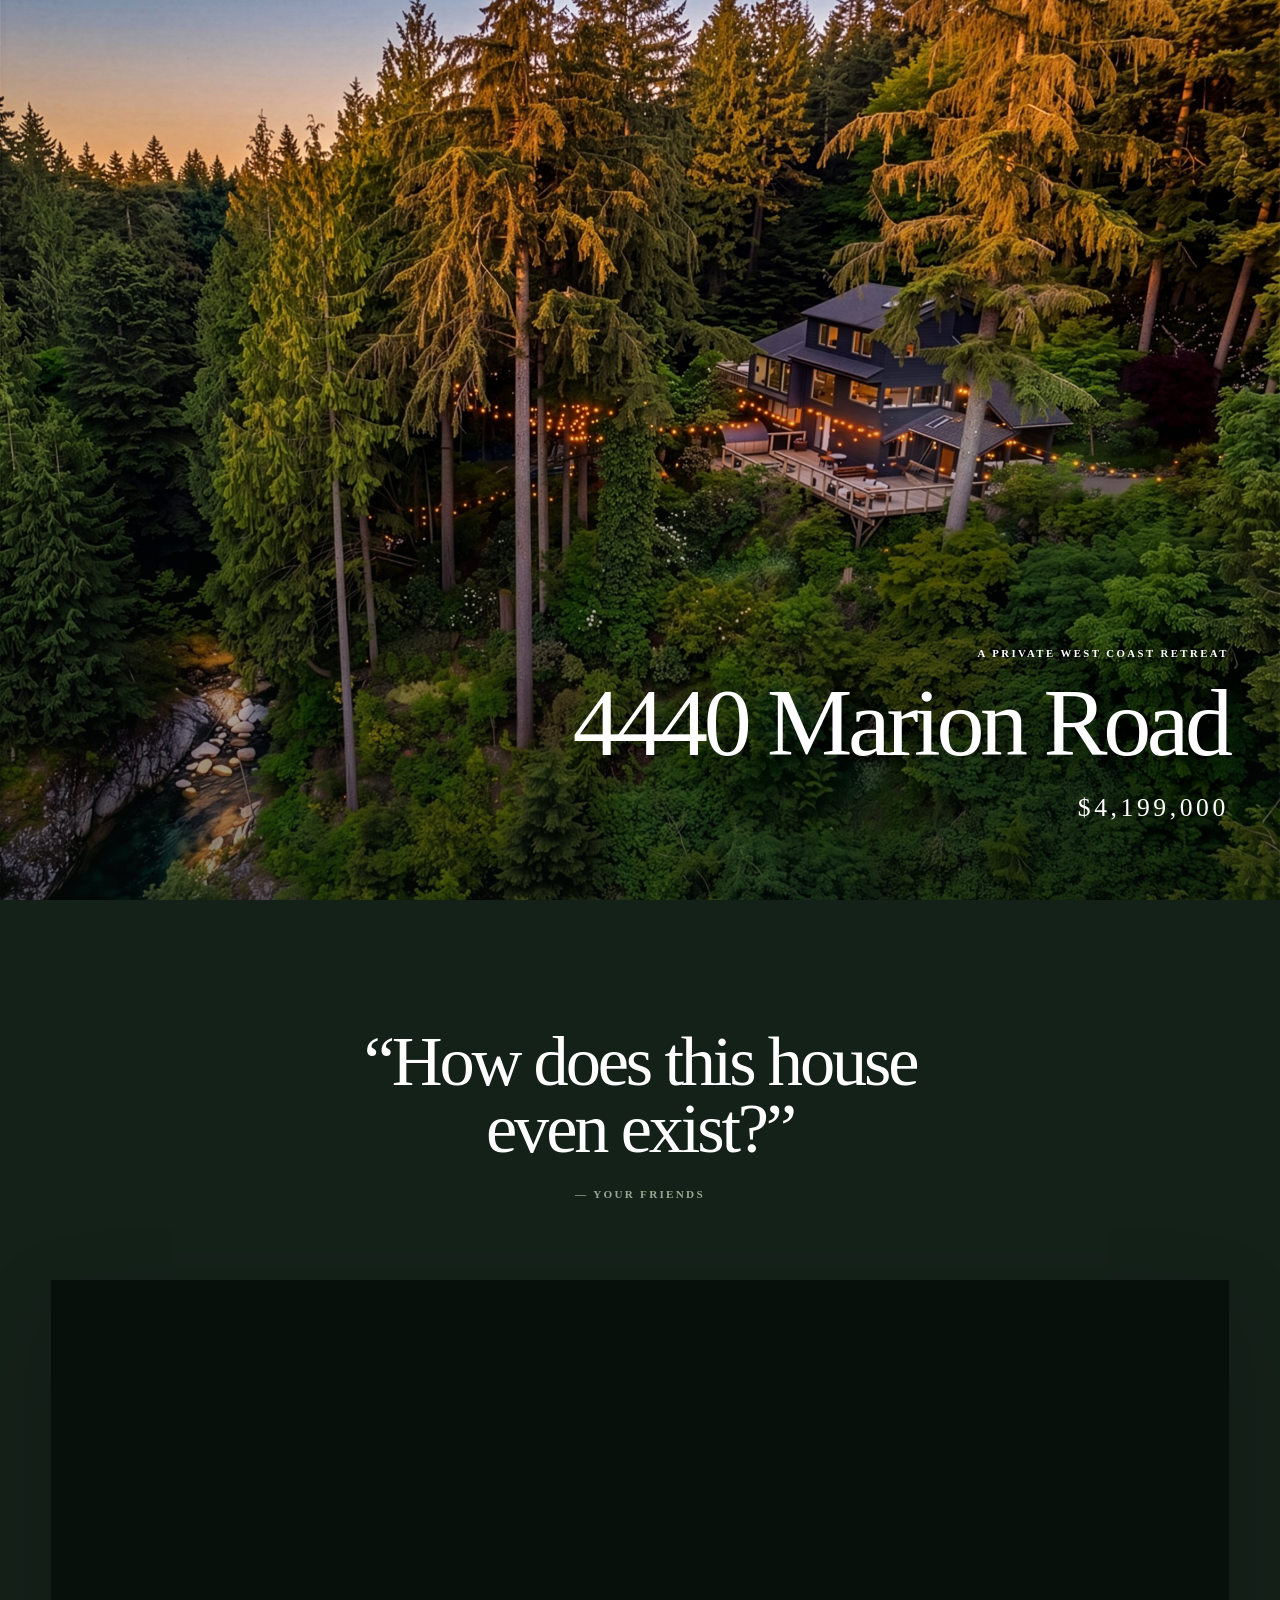
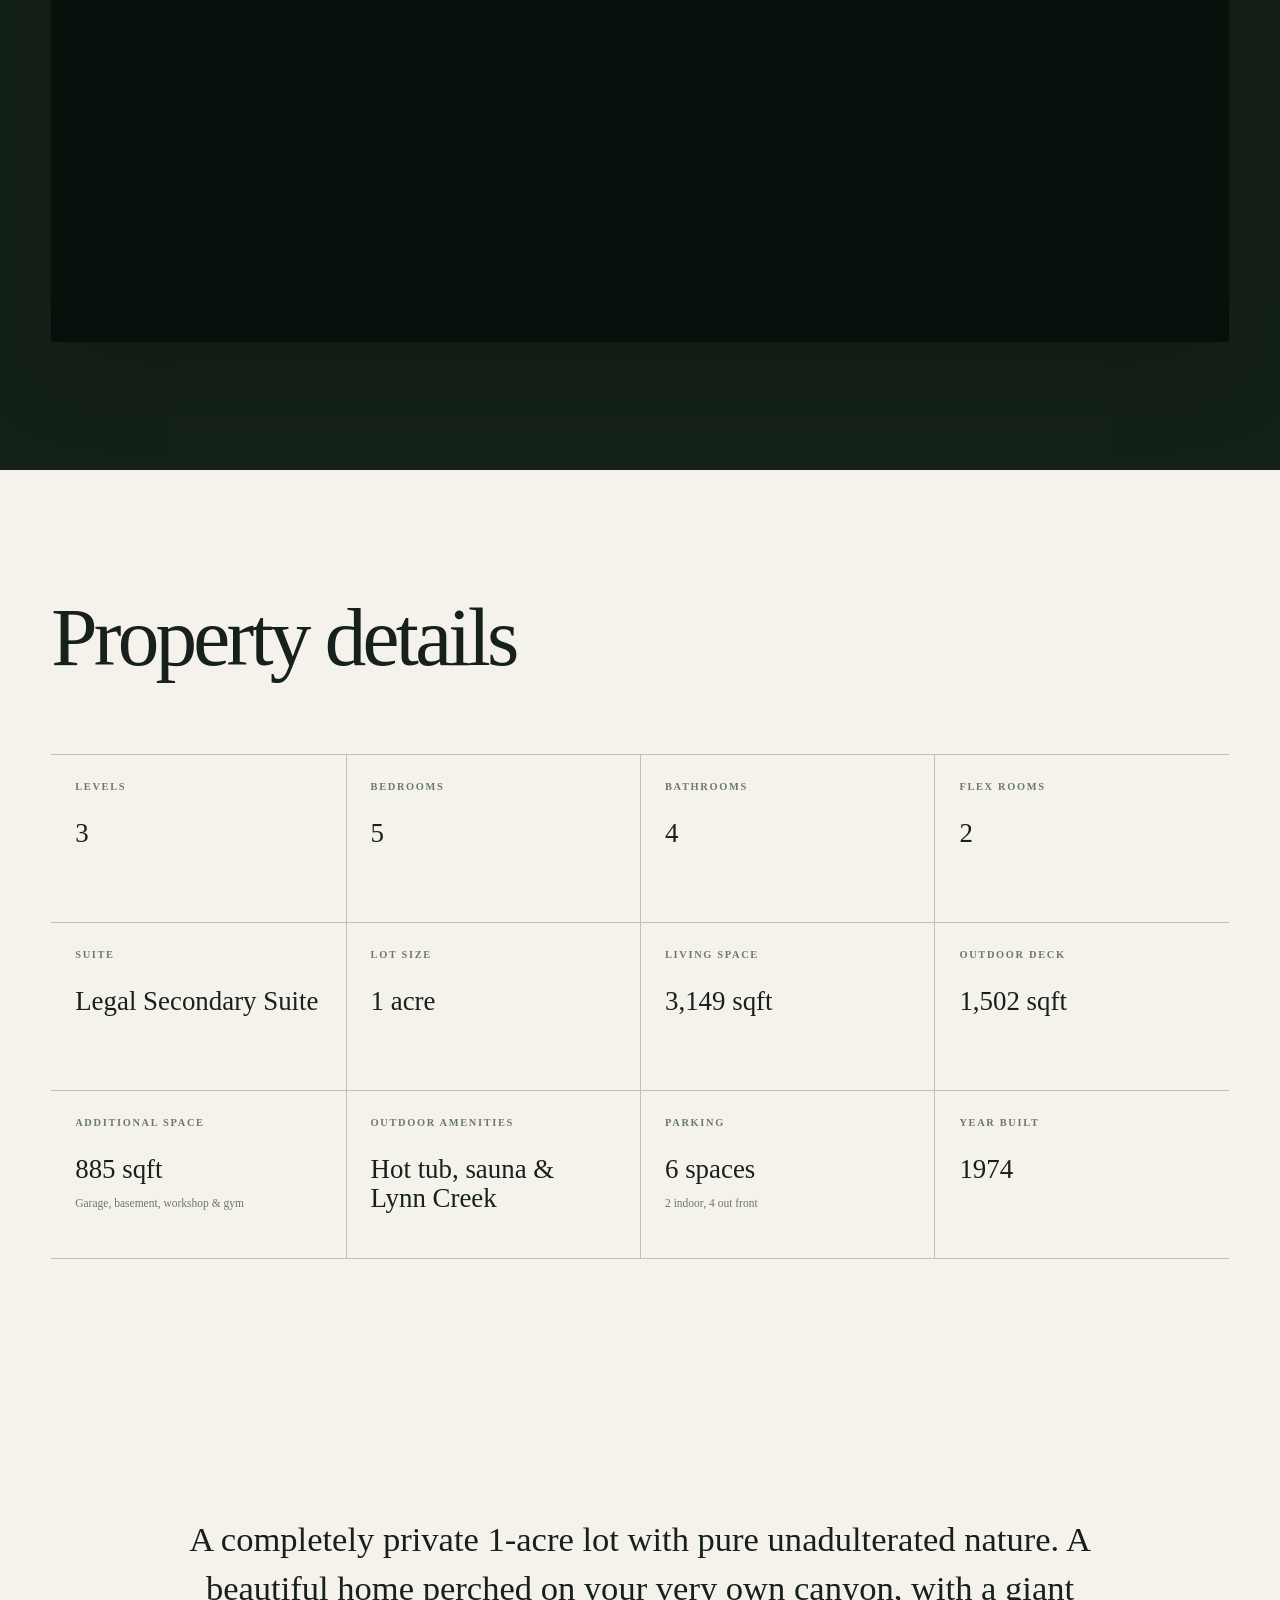
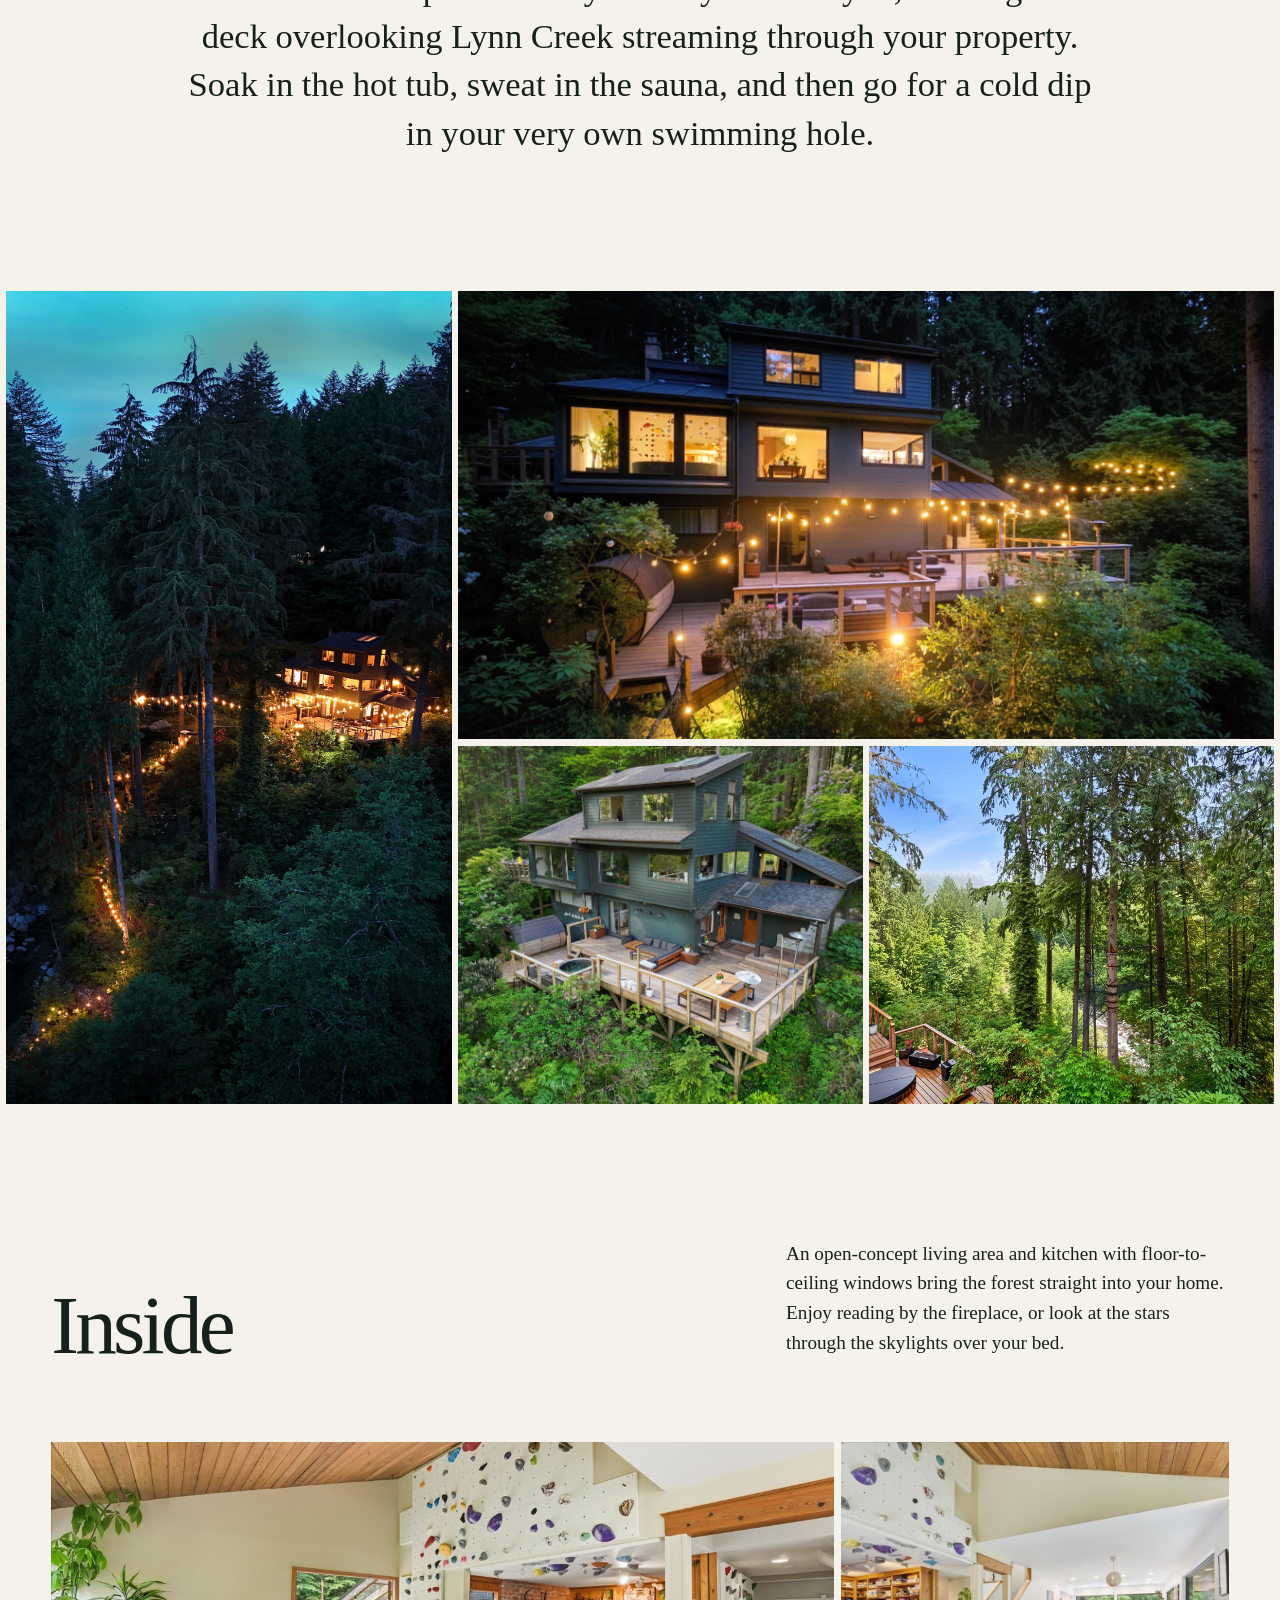
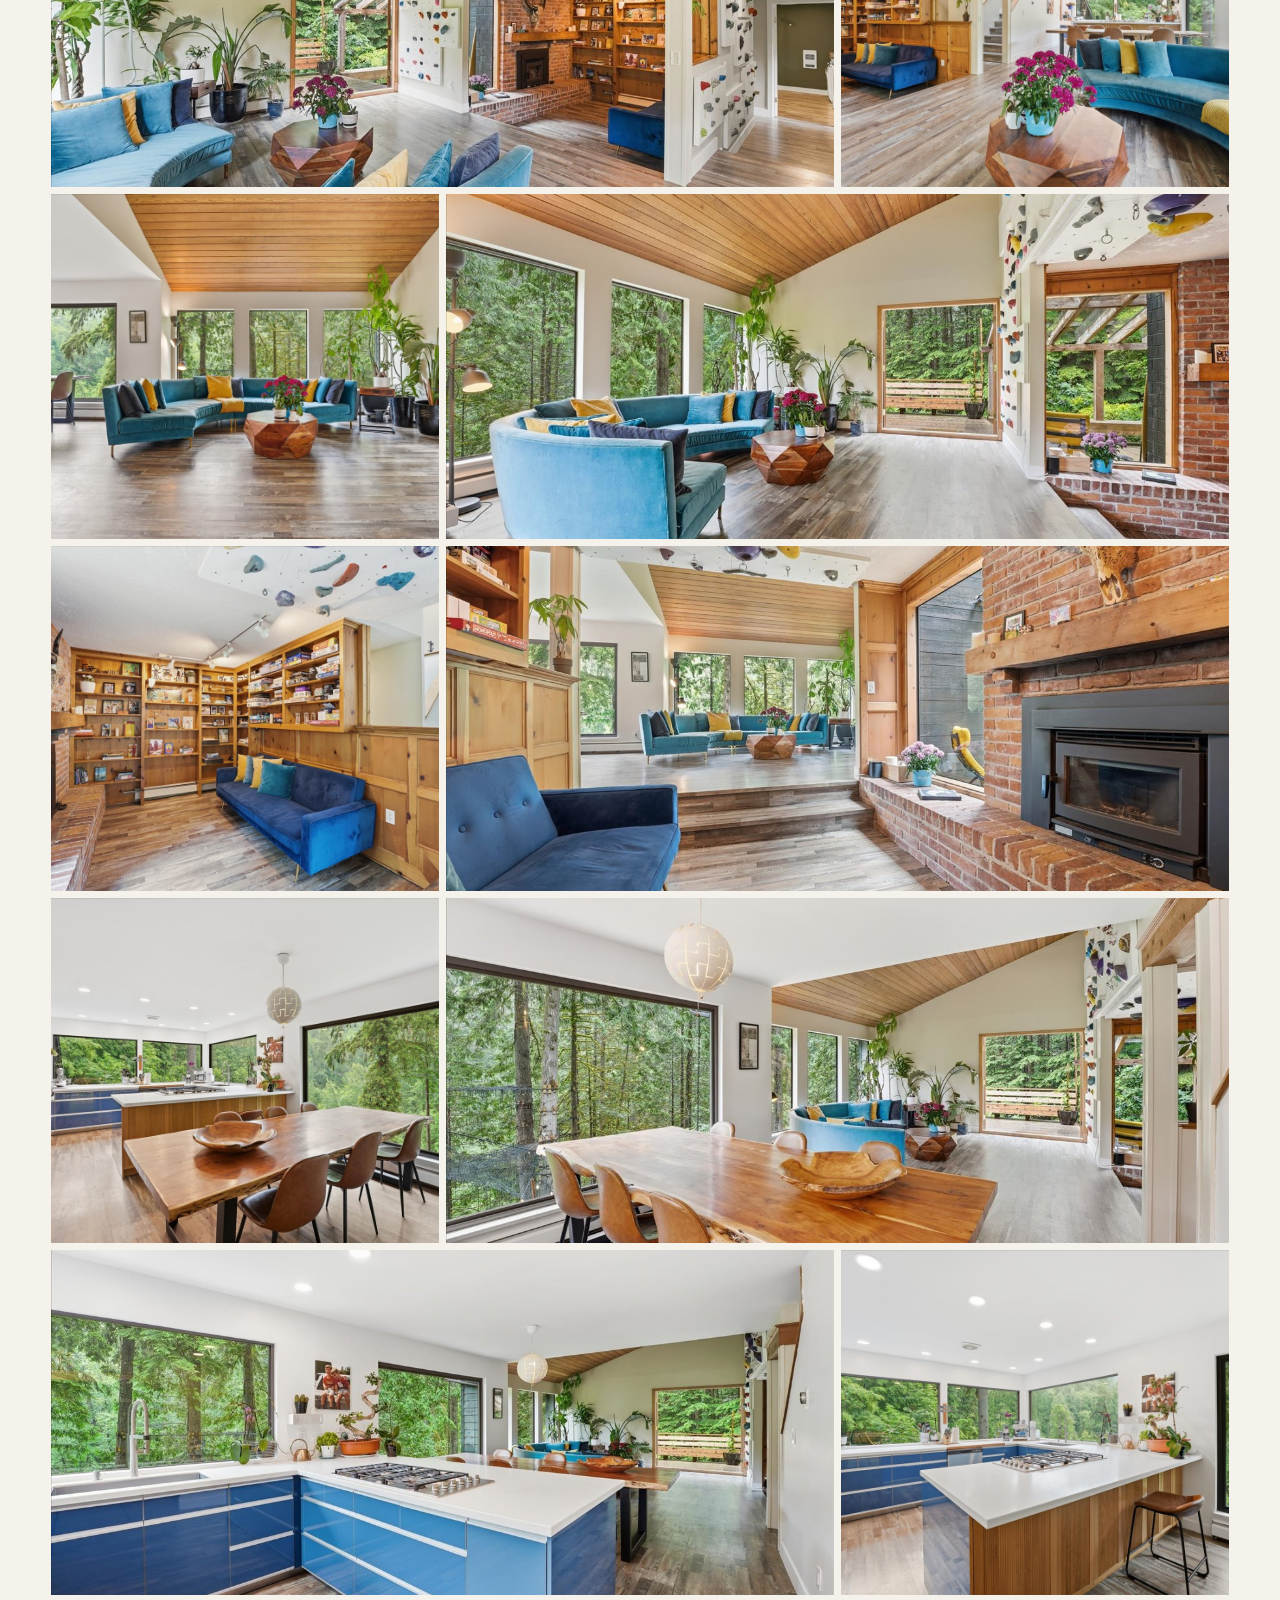
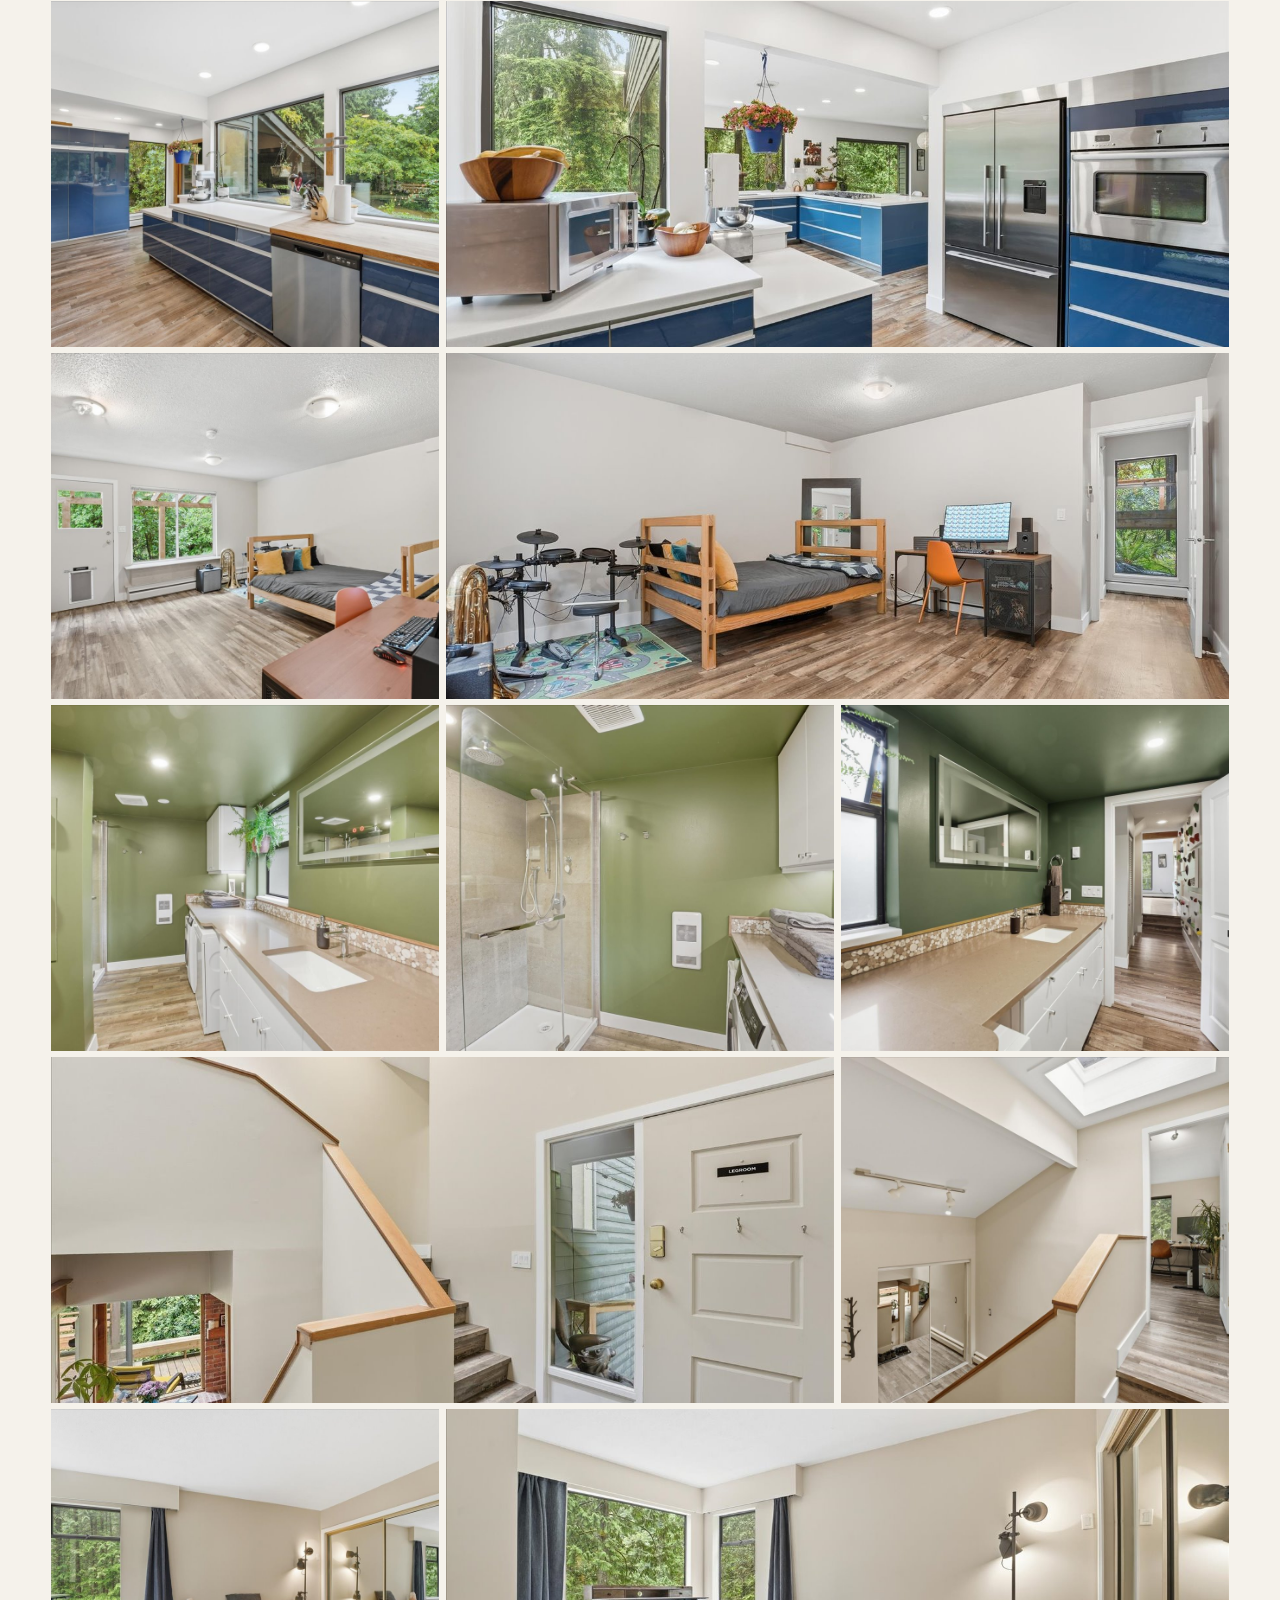
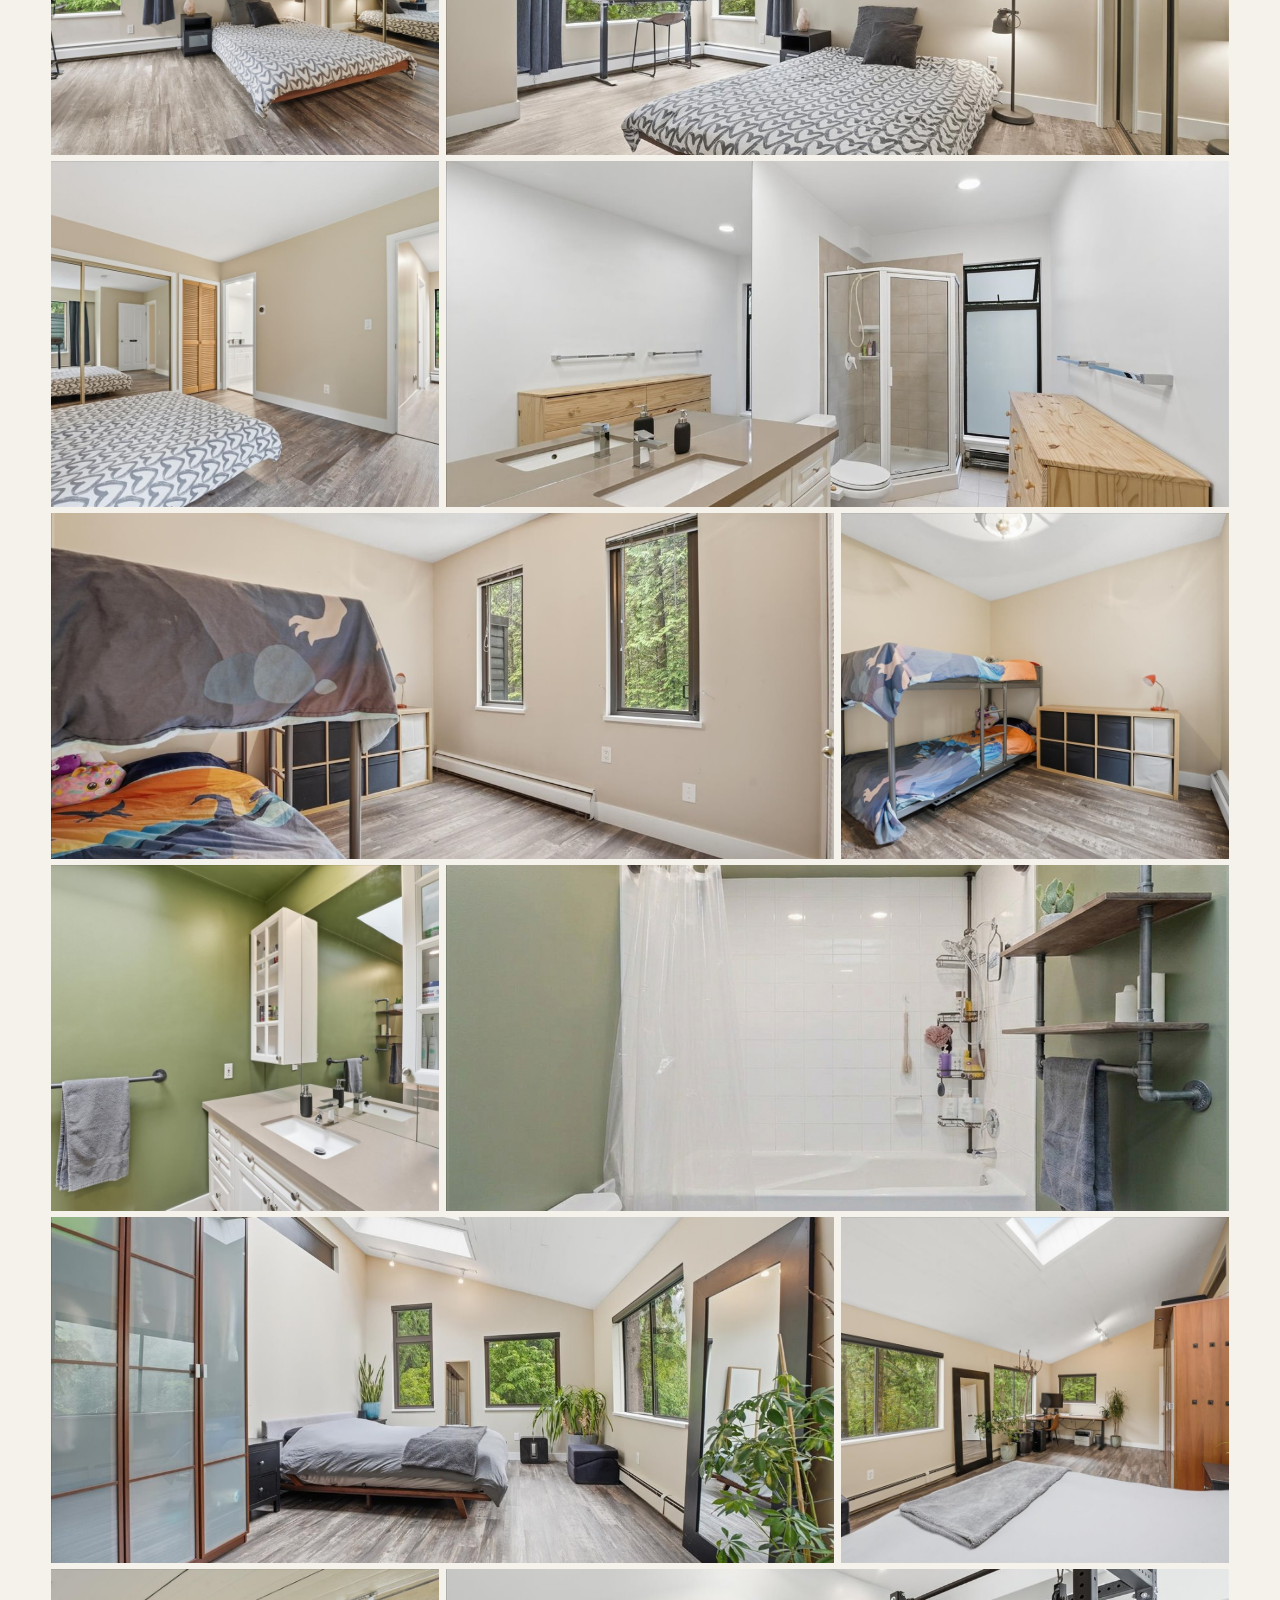
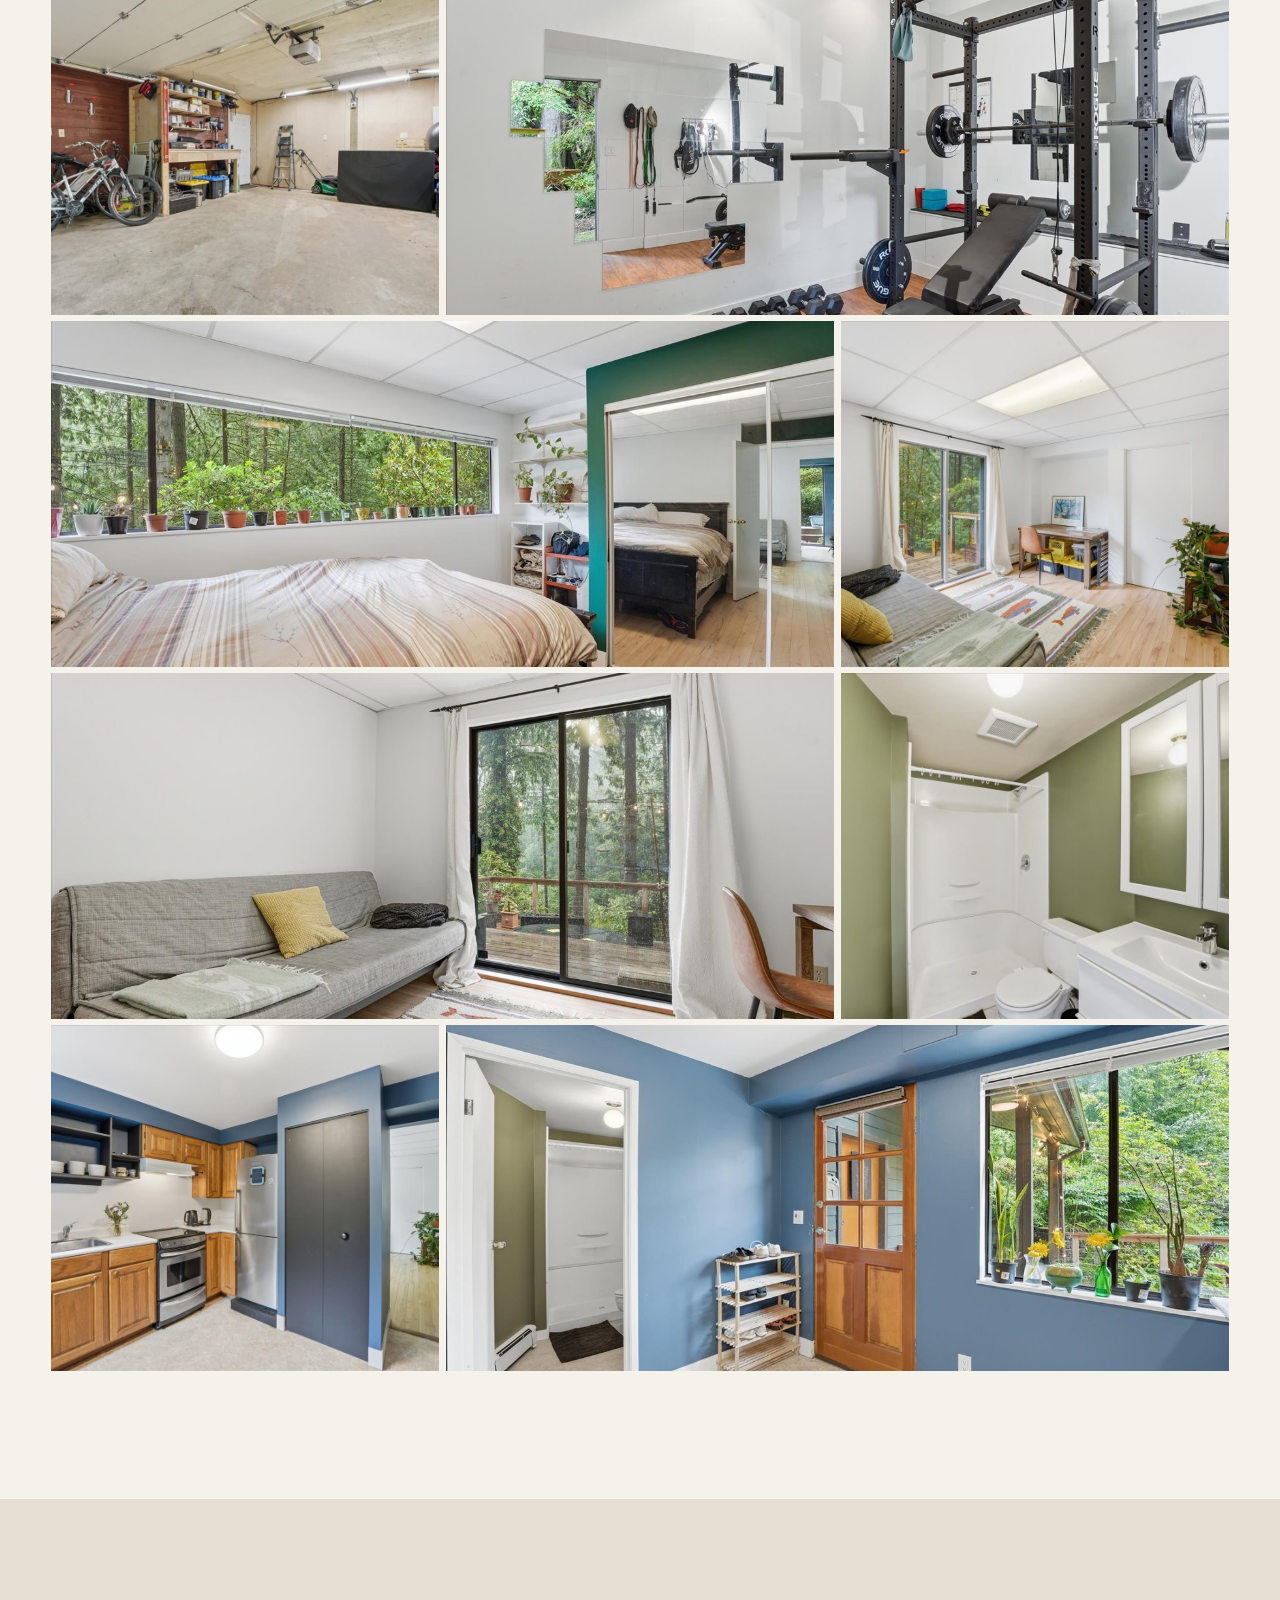
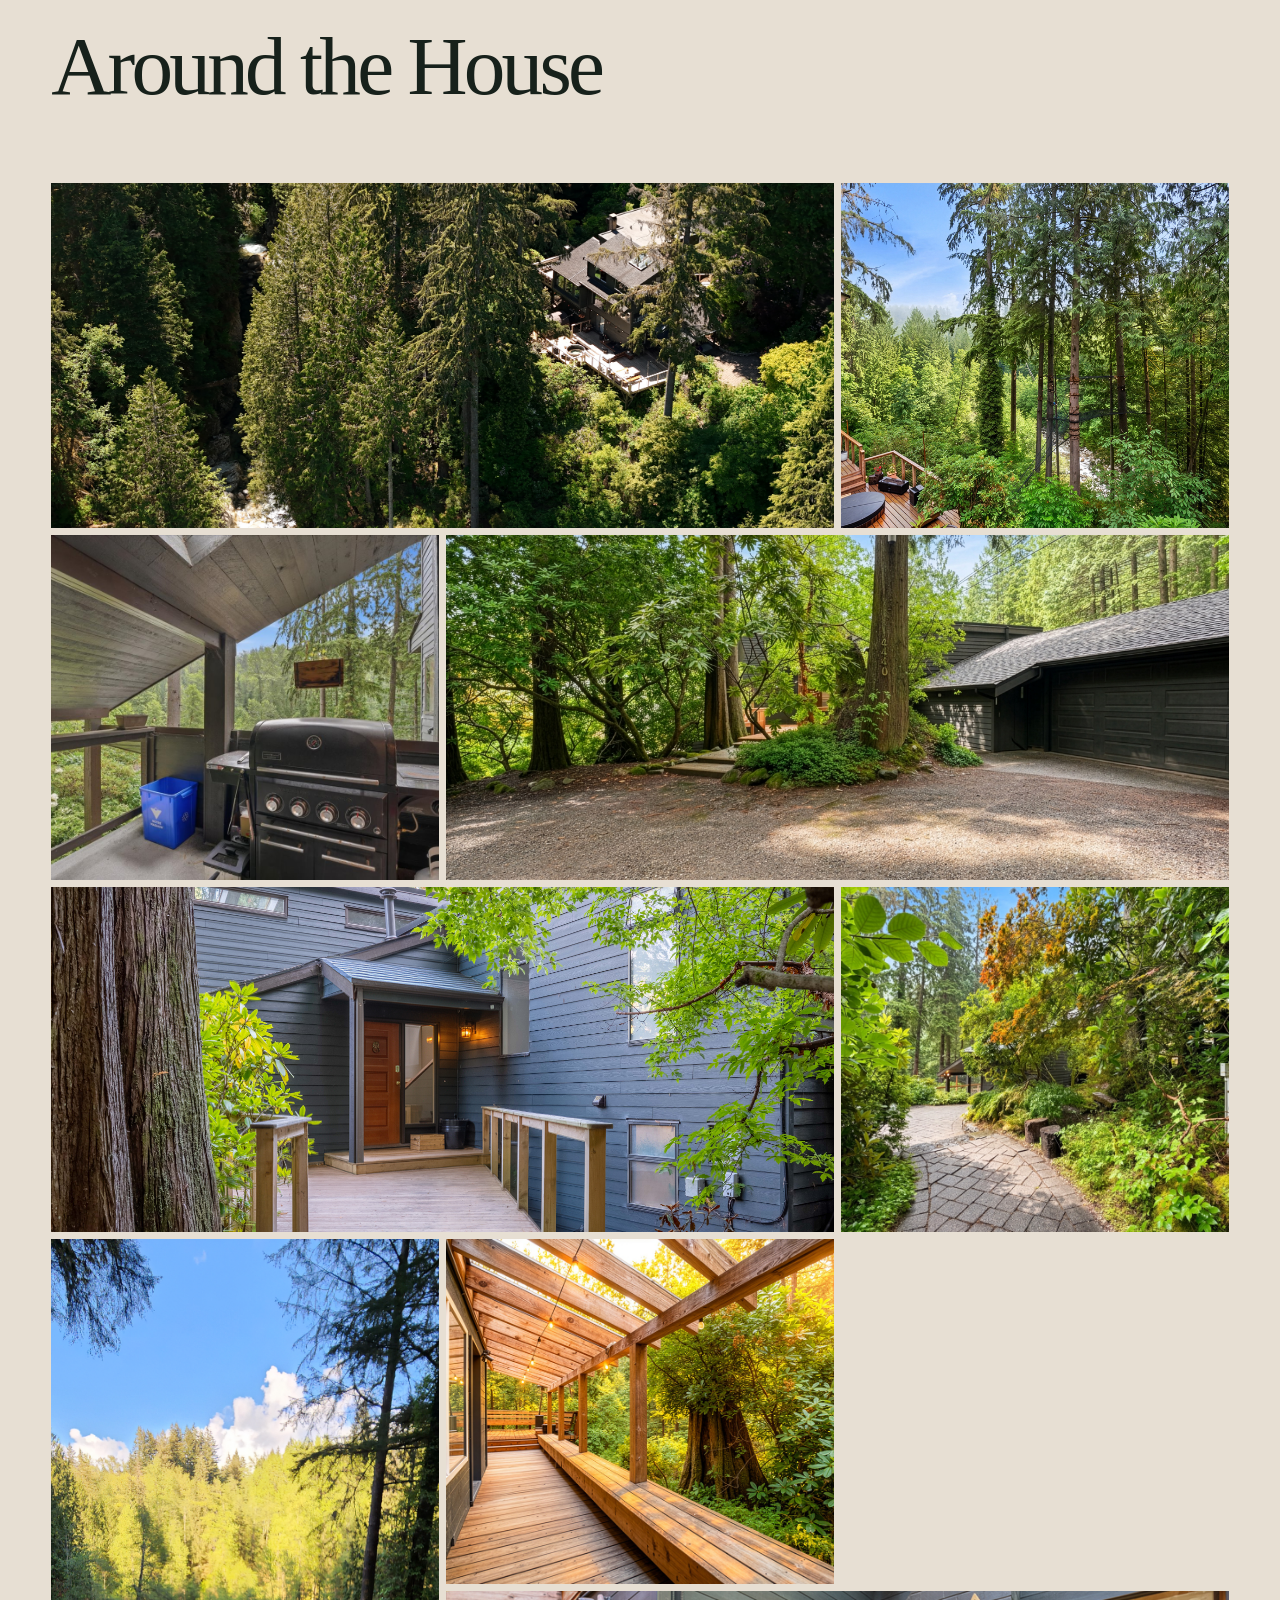
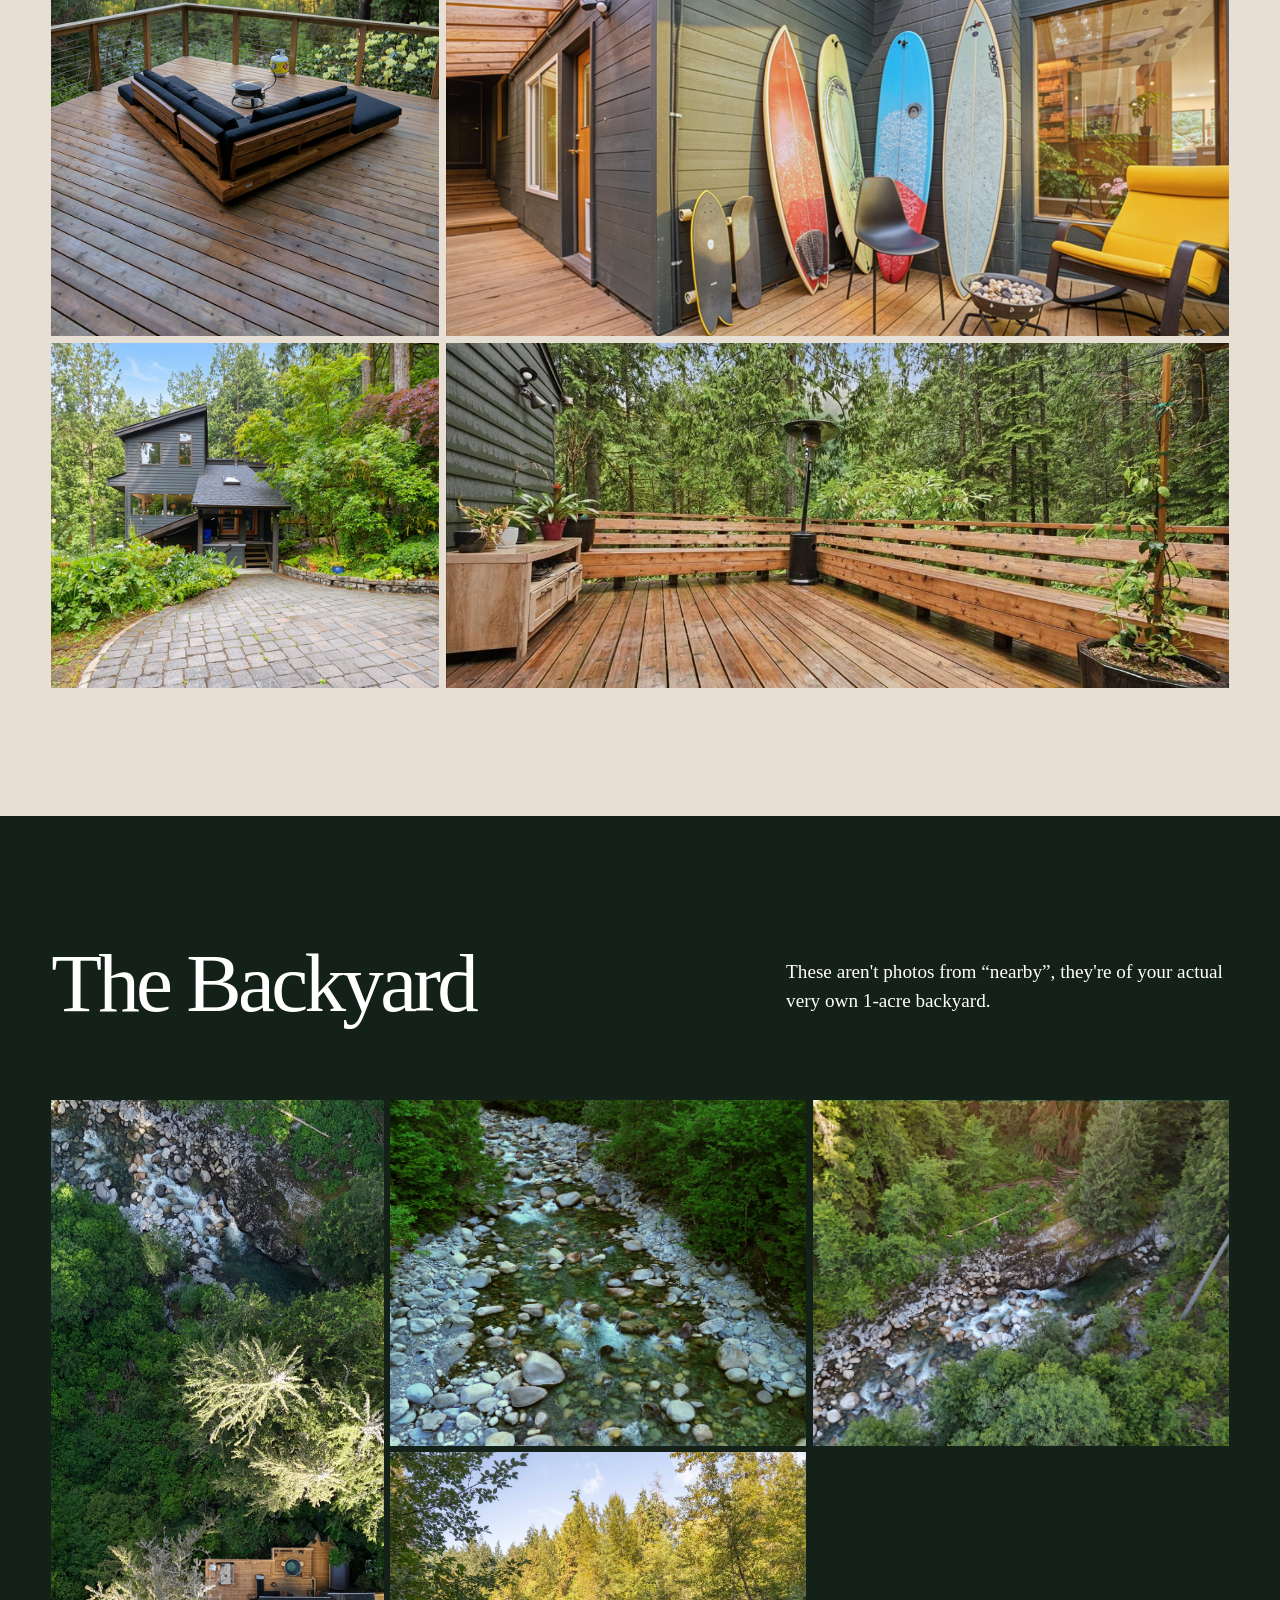
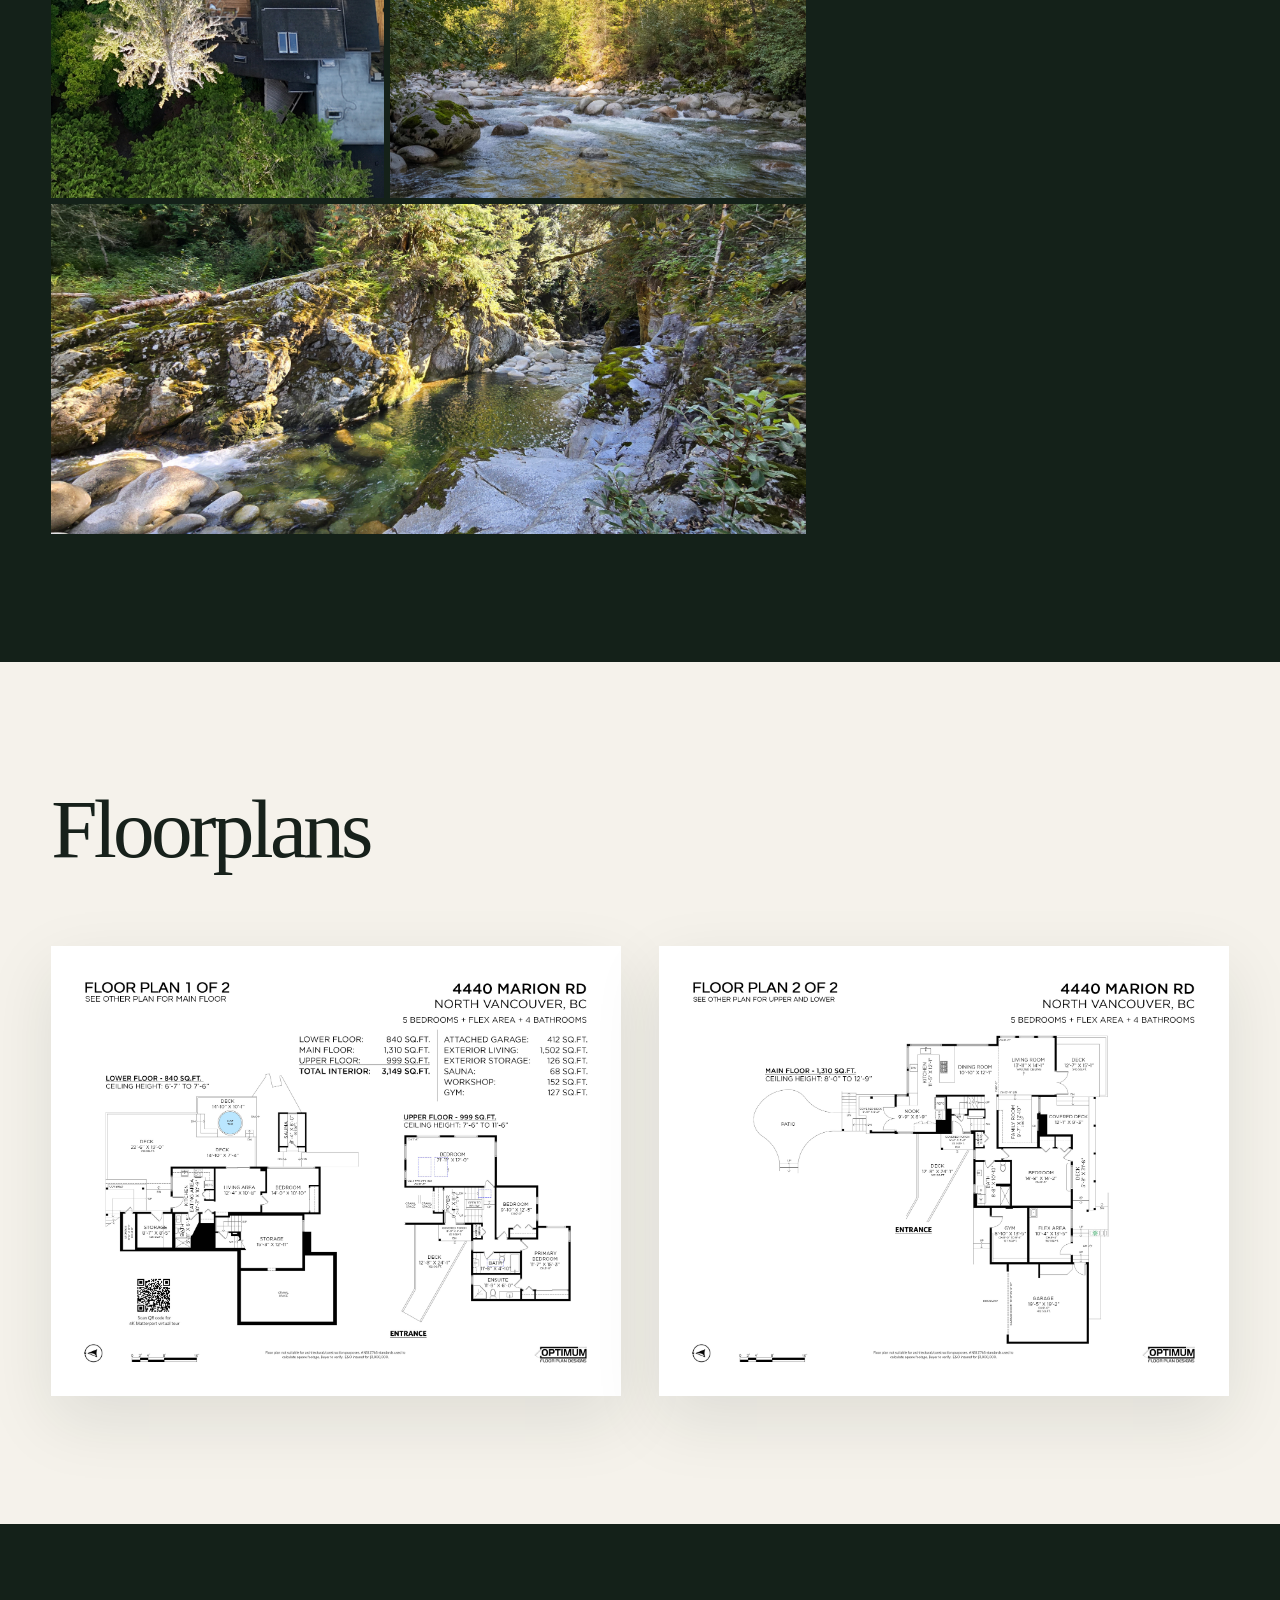
==== preview.html @ edc2c7d6 "First preview." ====
<!doctype html>
<html lang="en">
<head>
  <meta charset="utf-8">
  <meta name="viewport" content="width=device-width, initial-scale=1">
  <meta name="description" content="4440 Marion Road — a private one-acre West Coast retreat offered at $4,199,000.">
  <title>4440 Marion Road | $4,199,000</title>
  <link rel="preload" href="img/hero.jpg" as="image">
  <link rel="stylesheet" href="css/style.css">
</head>
<body>
  <header class="hero" id="top">
    <img src="img/hero.jpg" alt="Aerial view of 4440 Marion Road surrounded by forest">
    <div class="hero-copy">
      <p>a private west coast retreat</p>
      <h1>4440 Marion Road</h1>
      <strong>$4,199,000</strong>
    </div>
  </header>

  <main>
    <section class="section dark" id="video">
      <header class="section-heading quote-heading">
        <h2>“How does this house even exist?”</h2>
        <p class="attribution">— your friends</p>
      </header>
      <div class="embed video-frame">
        <iframe src="https://www.youtube-nocookie.com/embed/m9Cuo2cIgHc?rel=0" title="4440 Marion Road property video" loading="lazy" allow="accelerometer; autoplay; clipboard-write; encrypted-media; gyroscope; picture-in-picture; web-share" allowfullscreen></iframe>
      </div>
    </section>

    <section class="section" id="property-details">
      <header class="section-heading">
        <h2>Property details</h2>
      </header>
      <dl class="facts">
        <div><dt>Levels</dt><dd>3</dd></div>
        <div><dt>Bedrooms</dt><dd>5</dd></div>
        <div><dt>Bathrooms</dt><dd>4</dd></div>
        <div><dt>Flex rooms</dt><dd>2</dd></div>
        <div><dt>Suite</dt><dd>Legal Secondary Suite</dd></div>
        <div><dt>Lot size</dt><dd>1 acre</dd></div>
        <div><dt>Living space</dt><dd>3,149 sqft</dd></div>
        <div><dt>Outdoor deck</dt><dd>1,502 sqft</dd></div>
        <div><dt>Additional space</dt><dd>885 sqft</dd><small>Garage, basement, workshop &amp; gym</small></div>
        <div><dt>Outdoor amenities</dt><dd>Hot tub, sauna &amp; Lynn Creek</dd></div>
        <div><dt>Parking</dt><dd>6 spaces</dd><small>2 indoor, 4 out front</small></div>
        <div><dt>Year built</dt><dd>1974</dd></div>
      </dl>
    </section>

    <section class="story intro-story">
      <p>A completely private 1-acre lot with pure unadulterated nature. A beautiful home perched on your very own canyon, with a giant deck overlooking Lynn Creek streaming through your property. Soak in the hot tub, sweat in the sauna, and then go for a cold dip in your very own swimming hole.</p>
    </section>

    <section class="photo-grid overview-grid" aria-label="Property overview gallery">
      <input class="photo-toggle" type="checkbox" id="sub-01" aria-label="Enlarge aerial overview">
      <label class="photo tall" for="sub-01"><img src="img/sub-hero/overview.jpg" alt="Aerial overview of the wooded property" loading="lazy"><span>Close</span></label>
      <input class="photo-toggle" type="checkbox" id="sub-02" aria-label="Enlarge creek-facing property view">
      <label class="photo wide" for="sub-02"><img src="img/sub-hero/facing.jpg" alt="View toward the property across the creek" loading="lazy"><span>Close</span></label>
      <input class="photo-toggle" type="checkbox" id="sub-03" aria-label="Enlarge daytime house view">
      <label class="photo" for="sub-03"><img src="img/sub-hero/house-day.jpg" alt="House surrounded by mature trees" loading="lazy"><span>Close</span></label>
      <input class="photo-toggle" type="checkbox" id="sub-04" aria-label="Enlarge backyard view">
      <label class="photo" for="sub-04"><img src="img/sub-hero/backyard.jpg" alt="Backyard and outdoor decks" loading="lazy"><span>Close</span></label>
    </section>

    <section class="section gallery-section" id="inside">
      <header class="section-heading split-heading">
        <div>
          <h2>Inside</h2>
        </div>
        <p>An open-concept living area and kitchen with floor-to-ceiling windows bring the forest straight into your home. Enjoy reading by the fireplace, or look at the stars through the skylights over your bed.</p>
      </header>
      <div class="photo-grid gallery-grid">
        <input class="photo-toggle" type="checkbox" id="in-01" aria-label="Enlarge living room with climbing wall"><label class="photo wide" for="in-01"><img src="img/inside/living-room-climbing-wall.jpg" alt="Living room with climbing wall" loading="lazy"><span>Close</span></label>
        <input class="photo-toggle" type="checkbox" id="in-02" aria-label="Enlarge living room and library"><label class="photo" for="in-02"><img src="img/inside/living-room-library.jpg" alt="Living room and library" loading="lazy"><span>Close</span></label>
        <input class="photo-toggle" type="checkbox" id="in-03" aria-label="Enlarge living room opening outdoors"><label class="photo" for="in-03"><img src="img/inside/living-room-to-outside.jpg" alt="Living room opening to the outdoors" loading="lazy"><span>Close</span></label>
        <input class="photo-toggle" type="checkbox" id="in-04" aria-label="Enlarge living room and upper deck"><label class="photo wide" for="in-04"><img src="img/inside/living-room-to-upper-deck.jpg" alt="Living room opening onto the upper deck" loading="lazy"><span>Close</span></label>
        <input class="photo-toggle" type="checkbox" id="in-05" aria-label="Enlarge home library"><label class="photo" for="in-05"><img src="img/inside/library.jpg" alt="Home library" loading="lazy"><span>Close</span></label>
        <input class="photo-toggle" type="checkbox" id="in-06" aria-label="Enlarge library and living room"><label class="photo wide" for="in-06"><img src="img/inside/library-to-living-room.jpg" alt="Library looking into the living room" loading="lazy"><span>Close</span></label>
        <input class="photo-toggle" type="checkbox" id="in-07" aria-label="Enlarge dining area"><label class="photo" for="in-07"><img src="img/inside/dining-area.jpg" alt="Dining area" loading="lazy"><span>Close</span></label>
        <input class="photo-toggle" type="checkbox" id="in-08" aria-label="Enlarge dining area and living room"><label class="photo wide" for="in-08"><img src="img/inside/dining-area-to-living-room.jpg" alt="Dining area looking toward the living room" loading="lazy"><span>Close</span></label>
        <input class="photo-toggle" type="checkbox" id="in-09" aria-label="Enlarge kitchen"><label class="photo wide" for="in-09"><img src="img/inside/kitchen.jpg" alt="Open kitchen" loading="lazy"><span>Close</span></label>
        <input class="photo-toggle" type="checkbox" id="in-10" aria-label="Enlarge kitchen from dining area"><label class="photo" for="in-10"><img src="img/inside/kitchen-from-dining-area.jpg" alt="Kitchen viewed from the dining area" loading="lazy"><span>Close</span></label>
        <input class="photo-toggle" type="checkbox" id="in-11" aria-label="Enlarge kitchen and pantry"><label class="photo" for="in-11"><img src="img/inside/kitchen-to-pantry.jpg" alt="Kitchen and pantry" loading="lazy"><span>Close</span></label>
        <input class="photo-toggle" type="checkbox" id="in-12" aria-label="Enlarge pantry toward kitchen"><label class="photo wide" for="in-12"><img src="img/inside/pantry-to-kitchen.jpg" alt="Pantry looking into the kitchen" loading="lazy"><span>Close</span></label>
        <input class="photo-toggle" type="checkbox" id="in-13" aria-label="Enlarge play room"><label class="photo" for="in-13"><img src="img/inside/play-room-1.jpg" alt="Play room" loading="lazy"><span>Close</span></label>
        <input class="photo-toggle" type="checkbox" id="in-14" aria-label="Enlarge second play room view"><label class="photo wide" for="in-14"><img src="img/inside/play-room-2.jpg" alt="Second view of the play room" loading="lazy"><span>Close</span></label>
        <input class="photo-toggle" type="checkbox" id="in-15" aria-label="Enlarge main floor bathroom vanity"><label class="photo" for="in-15"><img src="img/inside/main-floor-bathroom-2.jpg" alt="Main floor bathroom vanity" loading="lazy"><span>Close</span></label>
        <input class="photo-toggle" type="checkbox" id="in-16" aria-label="Enlarge main floor bathroom shower"><label class="photo" for="in-16"><img src="img/inside/main-floor-bathroom-3.jpg" alt="Main floor bathroom shower" loading="lazy"><span>Close</span></label>
        <input class="photo-toggle" type="checkbox" id="in-17" aria-label="Enlarge main floor bathroom detail"><label class="photo" for="in-17"><img src="img/inside/main-floor-bathroom-4.jpg" alt="Main floor bathroom detail" loading="lazy"><span>Close</span></label>
        <input class="photo-toggle" type="checkbox" id="in-18" aria-label="Enlarge upper hallway"><label class="photo wide" for="in-18"><img src="img/inside/hallway-up.jpg" alt="Upper hallway" loading="lazy"><span>Close</span></label>
        <input class="photo-toggle" type="checkbox" id="in-19" aria-label="Enlarge lower hallway"><label class="photo" for="in-19"><img src="img/inside/hallway-down.jpg" alt="Lower hallway" loading="lazy"><span>Close</span></label>
        <input class="photo-toggle" type="checkbox" id="in-20" aria-label="Enlarge upper bedroom two"><label class="photo" for="in-20"><img src="img/inside/upper-bedroom-2-1.jpg" alt="Upper bedroom two" loading="lazy"><span>Close</span></label>
        <input class="photo-toggle" type="checkbox" id="in-21" aria-label="Enlarge upper bedroom two windows"><label class="photo wide" for="in-21"><img src="img/inside/upper-bedroom-2-2.jpg" alt="Upper bedroom two windows" loading="lazy"><span>Close</span></label>
        <input class="photo-toggle" type="checkbox" id="in-22" aria-label="Enlarge upper bedroom two detail"><label class="photo" for="in-22"><img src="img/inside/upper-bedroom-2-4.jpg" alt="Upper bedroom two detail" loading="lazy"><span>Close</span></label>
        <input class="photo-toggle" type="checkbox" id="in-23" aria-label="Enlarge upper bedroom two ensuite"><label class="photo wide" for="in-23"><img src="img/inside/upper-bedroom-2-ensuite-bathroom-1.jpg" alt="Upper bedroom two ensuite bathroom" loading="lazy"><span>Close</span></label>
        <input class="photo-toggle" type="checkbox" id="in-24" aria-label="Enlarge upper bedroom three"><label class="photo wide" for="in-24"><img src="img/inside/upper-bedroom-3-1.jpg" alt="Upper bedroom three" loading="lazy"><span>Close</span></label>
        <input class="photo-toggle" type="checkbox" id="in-25" aria-label="Enlarge second upper bedroom three view"><label class="photo" for="in-25"><img src="img/inside/upper-bedroom-3-2.jpg" alt="Second view of upper bedroom three" loading="lazy"><span>Close</span></label>
        <input class="photo-toggle" type="checkbox" id="in-26" aria-label="Enlarge upper bathroom"><label class="photo" for="in-26"><img src="img/inside/upper-bathroom-1.jpg" alt="Upper bathroom" loading="lazy"><span>Close</span></label>
        <input class="photo-toggle" type="checkbox" id="in-27" aria-label="Enlarge upper bathroom vanity"><label class="photo wide" for="in-27"><img src="img/inside/upper-bathroom-2.jpg" alt="Upper bathroom vanity" loading="lazy"><span>Close</span></label>
        <input class="photo-toggle" type="checkbox" id="in-28" aria-label="Enlarge upper bedroom one"><label class="photo wide" for="in-28"><img src="img/inside/upper-bedroom-1-2.jpg" alt="Upper bedroom one" loading="lazy"><span>Close</span></label>
        <input class="photo-toggle" type="checkbox" id="in-29" aria-label="Enlarge second upper bedroom one view"><label class="photo" for="in-29"><img src="img/inside/upper-bedroom-1-3.jpg" alt="Second view of upper bedroom one" loading="lazy"><span>Close</span></label>
        <input class="photo-toggle" type="checkbox" id="in-30" aria-label="Enlarge garage"><label class="photo" for="in-30"><img src="img/inside/garage.jpg" alt="Indoor garage" loading="lazy"><span>Close</span></label>
        <input class="photo-toggle" type="checkbox" id="in-31" aria-label="Enlarge home gym"><label class="photo wide" for="in-31"><img src="img/inside/gym.jpg" alt="Home gym" loading="lazy"><span>Close</span></label>
        <input class="photo-toggle" type="checkbox" id="in-32" aria-label="Enlarge secondary suite bedroom"><label class="photo wide" for="in-32"><img src="img/inside/secondary-suite-bedroom.jpg" alt="Secondary suite bedroom" loading="lazy"><span>Close</span></label>
        <input class="photo-toggle" type="checkbox" id="in-33" aria-label="Enlarge secondary suite living room"><label class="photo" for="in-33"><img src="img/inside/secondary-suite-living-room-1.jpg" alt="Secondary suite living room" loading="lazy"><span>Close</span></label>
        <input class="photo-toggle" type="checkbox" id="in-34" aria-label="Enlarge second secondary suite living room view"><label class="photo wide" for="in-34"><img src="img/inside/secondary-suite-living-room-2.jpg" alt="Second view of the secondary suite living room" loading="lazy"><span>Close</span></label>
        <input class="photo-toggle" type="checkbox" id="in-35" aria-label="Enlarge secondary suite bathroom"><label class="photo" for="in-35"><img src="img/inside/secondary-suite-bathroom.jpg" alt="Secondary suite bathroom" loading="lazy"><span>Close</span></label>
        <input class="photo-toggle" type="checkbox" id="in-36" aria-label="Enlarge secondary suite kitchen"><label class="photo" for="in-36"><img src="img/inside/secondary-suite-kitchen-1.jpg" alt="Secondary suite kitchen" loading="lazy"><span>Close</span></label>
        <input class="photo-toggle" type="checkbox" id="in-37" aria-label="Enlarge second secondary suite kitchen view"><label class="photo wide" for="in-37"><img src="img/inside/secondary-suite-kitchen-2.jpg" alt="Second view of the secondary suite kitchen" loading="lazy"><span>Close</span></label>
      </div>
    </section>

    <section class="section gallery-section sand" id="around-house">
      <header class="section-heading">
        <h2>Around the House</h2>
      </header>
      <div class="photo-grid gallery-grid">
        <input class="photo-toggle" type="checkbox" id="out-01" aria-label="Enlarge exterior overview"><label class="photo wide" for="out-01"><img src="img/outside/overview.jpg" alt="Overview of the house and surrounding forest" loading="lazy"><span>Close</span></label>
        <input class="photo-toggle" type="checkbox" id="out-02" aria-label="Enlarge backyard"><label class="photo" for="out-02"><img src="img/outside/backyard.jpg" alt="Backyard and outdoor living areas" loading="lazy"><span>Close</span></label>
        <input class="photo-toggle" type="checkbox" id="out-03" aria-label="Enlarge barbecue platform"><label class="photo" for="out-03"><img src="img/outside/bbq-platform-2.jpg" alt="Outdoor barbecue platform" loading="lazy"><span>Close</span></label>
        <input class="photo-toggle" type="checkbox" id="out-04" aria-label="Enlarge front and garage"><label class="photo wide" for="out-04"><img src="img/outside/front-garage-outside.jpg" alt="Front of the house and garage" loading="lazy"><span>Close</span></label>
        <input class="photo-toggle" type="checkbox" id="out-05" aria-label="Enlarge front exterior"><label class="photo wide" for="out-05"><img src="img/outside/front.jpg" alt="Front exterior among mature trees" loading="lazy"><span>Close</span></label>
        <input class="photo-toggle" type="checkbox" id="out-06" aria-label="Enlarge garden path"><label class="photo" for="out-06"><img src="img/outside/garden-path.jpg" alt="Garden path through lush planting" loading="lazy"><span>Close</span></label>
        <input class="photo-toggle" type="checkbox" id="out-07" aria-label="Enlarge lower deck"><label class="photo tall" for="out-07"><img src="img/outside/lower-deck-couch.jpg" alt="Covered lower deck sitting area" loading="lazy"><span>Close</span></label>
        <input class="photo-toggle" type="checkbox" id="out-08" aria-label="Enlarge side exterior"><label class="photo" for="out-08"><img src="img/outside/side-1.jpg" alt="Side exterior of the house" loading="lazy"><span>Close</span></label>
        <input class="photo-toggle" type="checkbox" id="out-09" aria-label="Enlarge second side exterior"><label class="photo wide" for="out-09"><img src="img/outside/side-2.jpg" alt="Second side exterior view" loading="lazy"><span>Close</span></label>
        <input class="photo-toggle" type="checkbox" id="out-10" aria-label="Enlarge side yard"><label class="photo" for="out-10"><img src="img/outside/side-yard.jpg" alt="Green side yard" loading="lazy"><span>Close</span></label>
        <input class="photo-toggle" type="checkbox" id="out-11" aria-label="Enlarge upper deck"><label class="photo wide" for="out-11"><img src="img/outside/upper-side-deck-1.jpg" alt="Upper side deck" loading="lazy"><span>Close</span></label>
      </div>
    </section>

    <section class="section gallery-section dark" id="backyard">
      <header class="section-heading split-heading light-heading">
        <div>
          <h2>The Backyard</h2>
        </div>
        <p>These aren't photos from “nearby”, they're of your actual very own 1-acre backyard.</p>
      </header>
      <div class="photo-grid creek-grid">
        <input class="photo-toggle" type="checkbox" id="creek-01" aria-label="Enlarge aerial creek view"><label class="photo tall" for="creek-01"><img src="img/creek/aerial.jpg" alt="Aerial view of the creek through the property" loading="lazy"><span>Close</span></label>
        <input class="photo-toggle" type="checkbox" id="creek-02" aria-label="Enlarge first creek view"><label class="photo" for="creek-02"><img src="img/creek/creek-1.jpg" alt="Creek flowing over mossy rocks" loading="lazy"><span>Close</span></label>
        <input class="photo-toggle" type="checkbox" id="creek-03" aria-label="Enlarge second creek view"><label class="photo" for="creek-03"><img src="img/creek/creek-2.jpg" alt="A quiet stretch of creek" loading="lazy"><span>Close</span></label>
        <input class="photo-toggle" type="checkbox" id="creek-04" aria-label="Enlarge forest creek view"><label class="photo" for="creek-04"><img src="img/creek/creek-4.jpg" alt="Creek beneath the forest canopy" loading="lazy"><span>Close</span></label>
        <input class="photo-toggle" type="checkbox" id="creek-05" aria-label="Enlarge swimming hole"><label class="photo wide" for="creek-05"><img src="img/creek/swimming-hole.jpg" alt="Natural swimming hole on the property" loading="lazy"><span>Close</span></label>
      </div>
    </section>

    <section class="section gallery-section" id="floorplans">
      <header class="section-heading">
        <h2>Floorplans</h2>
      </header>
      <div class="photo-grid floorplan-grid">
        <input class="photo-toggle" type="checkbox" id="plan-01" aria-label="Enlarge first floorplan"><label class="photo plan" for="plan-01"><img src="img/floor-plan/floor-plan-1.jpg" alt="First floorplan for 4440 Marion Road" loading="lazy"><span>Close</span></label>
        <input class="photo-toggle" type="checkbox" id="plan-02" aria-label="Enlarge second floorplan"><label class="photo plan" for="plan-02"><img src="img/floor-plan/floor-plan-2.jpg" alt="Second floorplan for 4440 Marion Road" loading="lazy"><span>Close</span></label>
      </div>
    </section>

    <section class="section dark" id="walkthrough">
      <header class="section-heading light-heading">
        <h2>Walkthrough</h2>
      </header>
      <div class="embed tour-frame">
        <iframe src="https://my.matterport.com/show/?m=BU3Tge4Ar7b" title="Interactive walkthrough of 4440 Marion Road" loading="lazy" allow="fullscreen; xr-spatial-tracking" allowfullscreen></iframe>
      </div>
    </section>

    <section class="section location" id="location">
      <header class="section-heading split-heading">
        <div>
          <h2>Location</h2>
        </div>
        <p>Your own secluded oasis tucked away in the woods, where the Varley Trail begins, and Rice Lake around the corner. Just 5 minutes from Lynn Shopping Centre, and 30 minutes from downtown.</p>
      </header>
      <div class="map-frame">
        <iframe src="https://www.google.com/maps?q=4440%20Marion%20Road%2C%20North%20Vancouver%2C%20BC&amp;output=embed" title="Map showing 4440 Marion Road" loading="lazy" referrerpolicy="no-referrer-when-downgrade" allowfullscreen></iframe>
      </div>
    </section>

    <section class="contact" id="details">
      <img src="img/house-night.jpg" alt="4440 Marion Road illuminated at night" loading="lazy">
      <div class="contact-copy">
        <h2>Details</h2>
        <p>For more information, email <a href="mailto:contact@jaapsuter.com">contact@jaapsuter.com</a>.</p>
        <a class="button" href="https://www.bode.ca/" target="_blank" rel="noopener noreferrer">Book a showing with Bode</a>
      </div>
    </section>
  </main>

  <footer>
    <a href="#top">4440 Marion Road</a>
    <span>Offered at $4,199,000</span>
  </footer>
</body>
</html>
---- css/style.css ----
:root {
  --ink: #17211b;
  --forest: #142119;
  --paper: #f5f2eb;
  --sand: #e7dfd3;
  --sage: #98a691;
  --white: #fff;
  --gutter: clamp(1.25rem, 4vw, 4.5rem);
  --space: clamp(5rem, 10vw, 10rem);
}

* {
  box-sizing: border-box;
}

html {
  scroll-behavior: smooth;
  background: var(--paper);
}

body {
  margin: 0;
  color: var(--ink);
  background: var(--paper);
  font-family: Georgia, "Times New Roman", Times, serif;
  line-height: 1.55;
  -webkit-font-smoothing: antialiased;
}

body:has(.photo-toggle:checked) {
  overflow: hidden;
}

img {
  display: block;
  max-width: 100%;
}

a {
  color: inherit;
}

.hero {
  position: relative;
  height: 100svh;
  min-height: 42rem;
  overflow: hidden;
  color: var(--white);
  background: var(--forest);
}

.hero > img {
  width: 100%;
  height: 100%;
  object-fit: cover;
  object-position: center;
  animation: reveal 1.5s ease-out both;
}

.hero::after {
  position: absolute;
  inset: 0;
  background: linear-gradient(180deg, transparent 38%, rgba(5, 13, 8, 0.5));
  content: "";
}

.hero-copy {
  position: absolute;
  z-index: 1;
  right: var(--gutter);
  bottom: clamp(3rem, 8vh, 7rem);
  max-width: calc(100% - 2 * var(--gutter));
  text-align: right;
  text-shadow: 0 0.2rem 2rem rgba(0, 0, 0, 0.35);
}

.hero-copy p,
.eyebrow {
  margin: 0 0 1rem;
  font-size: 0.67rem;
  font-weight: 600;
  letter-spacing: 0.23em;
  text-transform: uppercase;
}

.hero h1,
.section-heading h2,
.story h2,
.contact h2 {
  margin: 0;
  font-weight: 400;
  letter-spacing: -0.045em;
  line-height: 0.95;
}

.hero h1 {
  font-size: clamp(3.4rem, 7.5vw, 7.7rem);
}

.hero strong {
  display: block;
  margin-top: 1.25rem;
  font-size: clamp(1rem, 2vw, 1.6rem);
  font-weight: 400;
  letter-spacing: 0.14em;
}

.section {
  padding: var(--space) var(--gutter);
}

.dark {
  color: var(--white);
  background: var(--forest);
}

.sand {
  background: var(--sand);
}

.section-heading {
  width: min(100%, 96rem);
  margin: 0 auto clamp(3rem, 6vw, 5rem);
}

.section-heading .eyebrow {
  color: #6c796e;
}

.light-heading .eyebrow,
.dark .section-heading .eyebrow {
  color: var(--sage);
}

.section-heading h2 {
  font-size: clamp(3rem, 6.5vw, 6.7rem);
}

.quote-heading {
  text-align: center;
}

.quote-heading h2 {
  max-width: 16ch;
  margin: 0 auto;
  font-size: clamp(2.6rem, 5.5vw, 5.7rem);
}

.attribution {
  margin: 1.5rem 0 0;
  color: var(--sage);
  font-size: 0.7rem;
  font-weight: 600;
  letter-spacing: 0.2em;
  text-transform: uppercase;
}

.embed,
.map-frame {
  width: min(100%, 96rem);
  margin: 0 auto;
  overflow: hidden;
  background: #08100b;
  box-shadow: 0 2rem 5rem rgba(0, 0, 0, 0.2);
}

.video-frame {
  aspect-ratio: 16 / 9;
}

.tour-frame {
  height: min(78vh, 55rem);
  min-height: 31rem;
}

.embed iframe,
.map-frame iframe {
  width: 100%;
  height: 100%;
  border: 0;
}

.facts {
  display: grid;
  grid-template-columns: repeat(4, 1fr);
  width: min(100%, 96rem);
  margin: 0 auto;
  border-top: 1px solid rgba(23, 33, 27, 0.24);
}

.facts div {
  min-height: 10.5rem;
  padding: 1.5rem;
  border-bottom: 1px solid rgba(23, 33, 27, 0.24);
}

.facts div:not(:nth-child(4n + 1)) {
  border-left: 1px solid rgba(23, 33, 27, 0.24);
}

.facts dt {
  margin-bottom: 1.5rem;
  color: #6c796e;
  font-size: 0.65rem;
  font-weight: 600;
  letter-spacing: 0.16em;
  text-transform: uppercase;
}

.facts dd {
  margin: 0;
  font-size: clamp(1.35rem, 2.1vw, 2.15rem);
  font-weight: 400;
  line-height: 1.08;
}

.facts small {
  display: block;
  margin-top: 0.7rem;
  color: #6c796e;
  font-size: 0.72rem;
  line-height: 1.4;
}

.story {
  display: flex;
  justify-content: center;
  width: min(100%, 105rem);
  margin: 0 auto;
  padding: var(--space) var(--gutter);
}

.story > p {
  max-width: 58rem;
  margin: 0;
  font-size: clamp(1.4rem, 2.7vw, 2.5rem);
  font-weight: 400;
  line-height: 1.4;
  text-align: center;
}

.split-heading {
  display: grid;
  grid-template-columns: minmax(16rem, 1fr) minmax(18rem, 0.7fr);
  gap: clamp(3rem, 8vw, 9rem);
  align-items: end;
}

.split-heading > p {
  max-width: 39rem;
  margin: 0 0 0.45rem;
  font-size: clamp(1rem, 1.5vw, 1.22rem);
}

.photo-grid {
  display: grid;
  gap: 0.4rem;
}

.photo-toggle {
  position: absolute;
  width: 1px;
  height: 1px;
  opacity: 0;
  pointer-events: none;
}

.photo {
  position: relative;
  min-width: 0;
  overflow: hidden;
  background: #c8cbc4;
  cursor: zoom-in;
}

.photo > img {
  width: 100%;
  height: 100%;
  object-fit: cover;
  transition: filter 500ms ease, transform 700ms cubic-bezier(0.2, 0.7, 0.2, 1);
}

.photo:hover > img {
  filter: brightness(0.9);
  transform: scale(1.025);
}

.photo > span {
  display: none;
}

.photo-toggle:focus-visible + .photo {
  outline: 3px solid #d2a56d;
  outline-offset: 3px;
}

.photo-toggle:checked + .photo {
  position: fixed;
  z-index: 100;
  inset: 0;
  display: flex;
  align-items: center;
  justify-content: center;
  width: 100%;
  height: 100%;
  padding: clamp(1rem, 4vw, 4rem);
  background: rgba(4, 10, 6, 0.97);
  cursor: zoom-out;
}

.photo-toggle:checked + .photo > img {
  width: auto;
  max-width: 100%;
  height: auto;
  max-height: calc(100vh - 2 * clamp(1rem, 4vw, 4rem));
  object-fit: contain;
  filter: none;
  transform: none;
  box-shadow: 0 1rem 5rem rgba(0, 0, 0, 0.45);
}

.photo-toggle:checked + .photo > span {
  position: absolute;
  top: 1.25rem;
  right: 1.5rem;
  display: block;
  color: var(--white);
  font-size: 0.65rem;
  font-weight: 600;
  letter-spacing: 0.18em;
  text-transform: uppercase;
}

.overview-grid {
  grid-template-columns: 1.1fr 1fr 1fr;
  grid-template-rows: minmax(22rem, 35vw) minmax(18rem, 28vw);
  padding: 0.4rem;
}

.overview-grid .tall {
  grid-row: 1 / 3;
}

.overview-grid .wide {
  grid-column: 2 / 4;
}

.gallery-section {
  overflow: hidden;
}

.gallery-grid {
  grid-template-columns: repeat(3, minmax(0, 1fr));
  grid-auto-rows: clamp(16rem, 27vw, 30rem);
  width: min(100%, 106rem);
  margin: 0 auto;
}

.gallery-grid .wide {
  grid-column: span 2;
}

.gallery-grid .tall {
  grid-row: span 2;
}

.creek-grid {
  grid-template-columns: 0.8fr 1fr 1fr;
  grid-template-rows: repeat(2, minmax(18rem, 27vw));
  width: min(100%, 106rem);
  margin: 0 auto;
}

.creek-grid .tall {
  grid-row: span 2;
}

.creek-grid .wide {
  grid-column: span 2;
}

.floorplan-grid {
  grid-template-columns: repeat(2, minmax(0, 1fr));
  gap: clamp(1rem, 3vw, 3rem);
  width: min(100%, 100rem);
  margin: 0 auto;
}

.floorplan-grid .plan {
  padding: clamp(0.5rem, 1.7vw, 1.5rem);
  background: var(--white);
  box-shadow: 0 1.5rem 4rem rgba(20, 35, 26, 0.1);
}

.floorplan-grid .plan > img {
  object-fit: contain;
}

.floorplan-grid .photo-toggle:checked + .plan {
  background: rgba(235, 232, 223, 0.98);
}

.floorplan-grid .photo-toggle:checked + .plan > span {
  color: var(--ink);
}

.map-frame {
  height: min(65vh, 44rem);
  min-height: 28rem;
  background: #d8ddd7;
}

.contact {
  position: relative;
  display: grid;
  min-height: 88vh;
  padding: var(--space) var(--gutter);
  place-items: center;
  overflow: hidden;
  color: var(--white);
  text-align: center;
}

.contact > img {
  position: absolute;
  inset: 0;
  width: 100%;
  height: 100%;
  object-fit: cover;
}

.contact::after {
  position: absolute;
  inset: 0;
  background: rgba(7, 15, 10, 0.56);
  content: "";
}

.contact-copy {
  position: relative;
  z-index: 1;
  max-width: 62rem;
}

.contact h2 {
  margin-bottom: 2rem;
  font-size: clamp(3.2rem, 7vw, 7rem);
}

.contact-copy > p:not(.eyebrow) {
  font-size: clamp(1rem, 2vw, 1.25rem);
}

.contact-copy p a {
  text-underline-offset: 0.25em;
}

.button {
  display: inline-block;
  margin-top: 1.5rem;
  padding: 1rem 1.6rem;
  border: 1px solid rgba(255, 255, 255, 0.85);
  font-size: 0.68rem;
  font-weight: 600;
  letter-spacing: 0.17em;
  text-decoration: none;
  text-transform: uppercase;
  transition: color 200ms ease, background 200ms ease;
}

.button:hover {
  color: var(--ink);
  background: var(--white);
}

footer {
  display: flex;
  justify-content: space-between;
  padding: 2rem var(--gutter);
  color: #bdc7be;
  background: #0b140e;
  font-size: 0.67rem;
  letter-spacing: 0.15em;
  text-transform: uppercase;
}

footer a {
  text-decoration: none;
}

@keyframes reveal {
  from {
    opacity: 0;
    transform: scale(1.035);
  }

  to {
    opacity: 1;
    transform: scale(1);
  }
}

@media (max-width: 900px) {
  .facts {
    grid-template-columns: repeat(2, 1fr);
  }

  .facts div:not(:nth-child(4n + 1)) {
    border-left: 0;
  }

  .facts div:nth-child(even) {
    border-left: 1px solid rgba(23, 33, 27, 0.24);
  }

  .split-heading {
    grid-template-columns: 1fr;
    gap: 2.5rem;
  }

  .overview-grid {
    grid-template-columns: repeat(2, 1fr);
    grid-template-rows: 60vw 42vw 42vw;
  }

  .overview-grid .tall {
    grid-column: 1;
    grid-row: 1 / 3;
  }

  .overview-grid .wide {
    grid-column: 2;
  }

  .gallery-grid {
    grid-template-columns: repeat(2, minmax(0, 1fr));
    grid-auto-rows: 39vw;
  }

  .creek-grid {
    grid-template-columns: repeat(2, 1fr);
    grid-template-rows: repeat(3, 42vw);
  }
}

@media (max-width: 600px) {
  .hero {
    min-height: 35rem;
  }

  .hero > img {
    object-position: 47% center;
  }

  .hero h1 {
    font-size: clamp(3rem, 15vw, 4.8rem);
  }

  .quote-heading h2,
  .section-heading h2 {
    font-size: clamp(2.8rem, 13vw, 4.2rem);
  }

  .section-heading {
    margin-bottom: 2.7rem;
  }

  .facts div {
    min-height: 9rem;
    padding: 1.2rem 0.8rem;
  }

  .facts dd {
    font-size: 1.35rem;
  }

  .overview-grid {
    grid-template-columns: 1fr;
    grid-template-rows: 120vw repeat(3, 65vw);
  }

  .overview-grid .tall,
  .overview-grid .wide {
    grid-column: auto;
    grid-row: auto;
  }

  .gallery-grid {
    grid-template-columns: 1fr;
    grid-auto-rows: 68vw;
  }

  .gallery-grid .wide,
  .gallery-grid .tall {
    grid-column: auto;
    grid-row: auto;
  }

  .creek-grid {
    grid-template-columns: 1fr;
    grid-template-rows: 110vw repeat(4, 68vw);
  }

  .creek-grid .tall,
  .creek-grid .wide {
    grid-column: auto;
    grid-row: auto;
  }

  .floorplan-grid {
    grid-template-columns: 1fr;
  }

  .tour-frame {
    min-height: 28rem;
  }

  .map-frame {
    min-height: 25rem;
  }

  .contact {
    min-height: 78vh;
  }

  .contact h2 {
    font-size: clamp(3rem, 15vw, 4.8rem);
  }

  footer {
    display: block;
    text-align: center;
  }

  footer span {
    display: block;
    margin-top: 0.5rem;
  }
}

@media (prefers-reduced-motion: reduce) {
  html {
    scroll-behavior: auto;
  }

  .hero > img {
    animation: none;
  }

  .photo > img,
  .button {
    transition: none;
  }
}
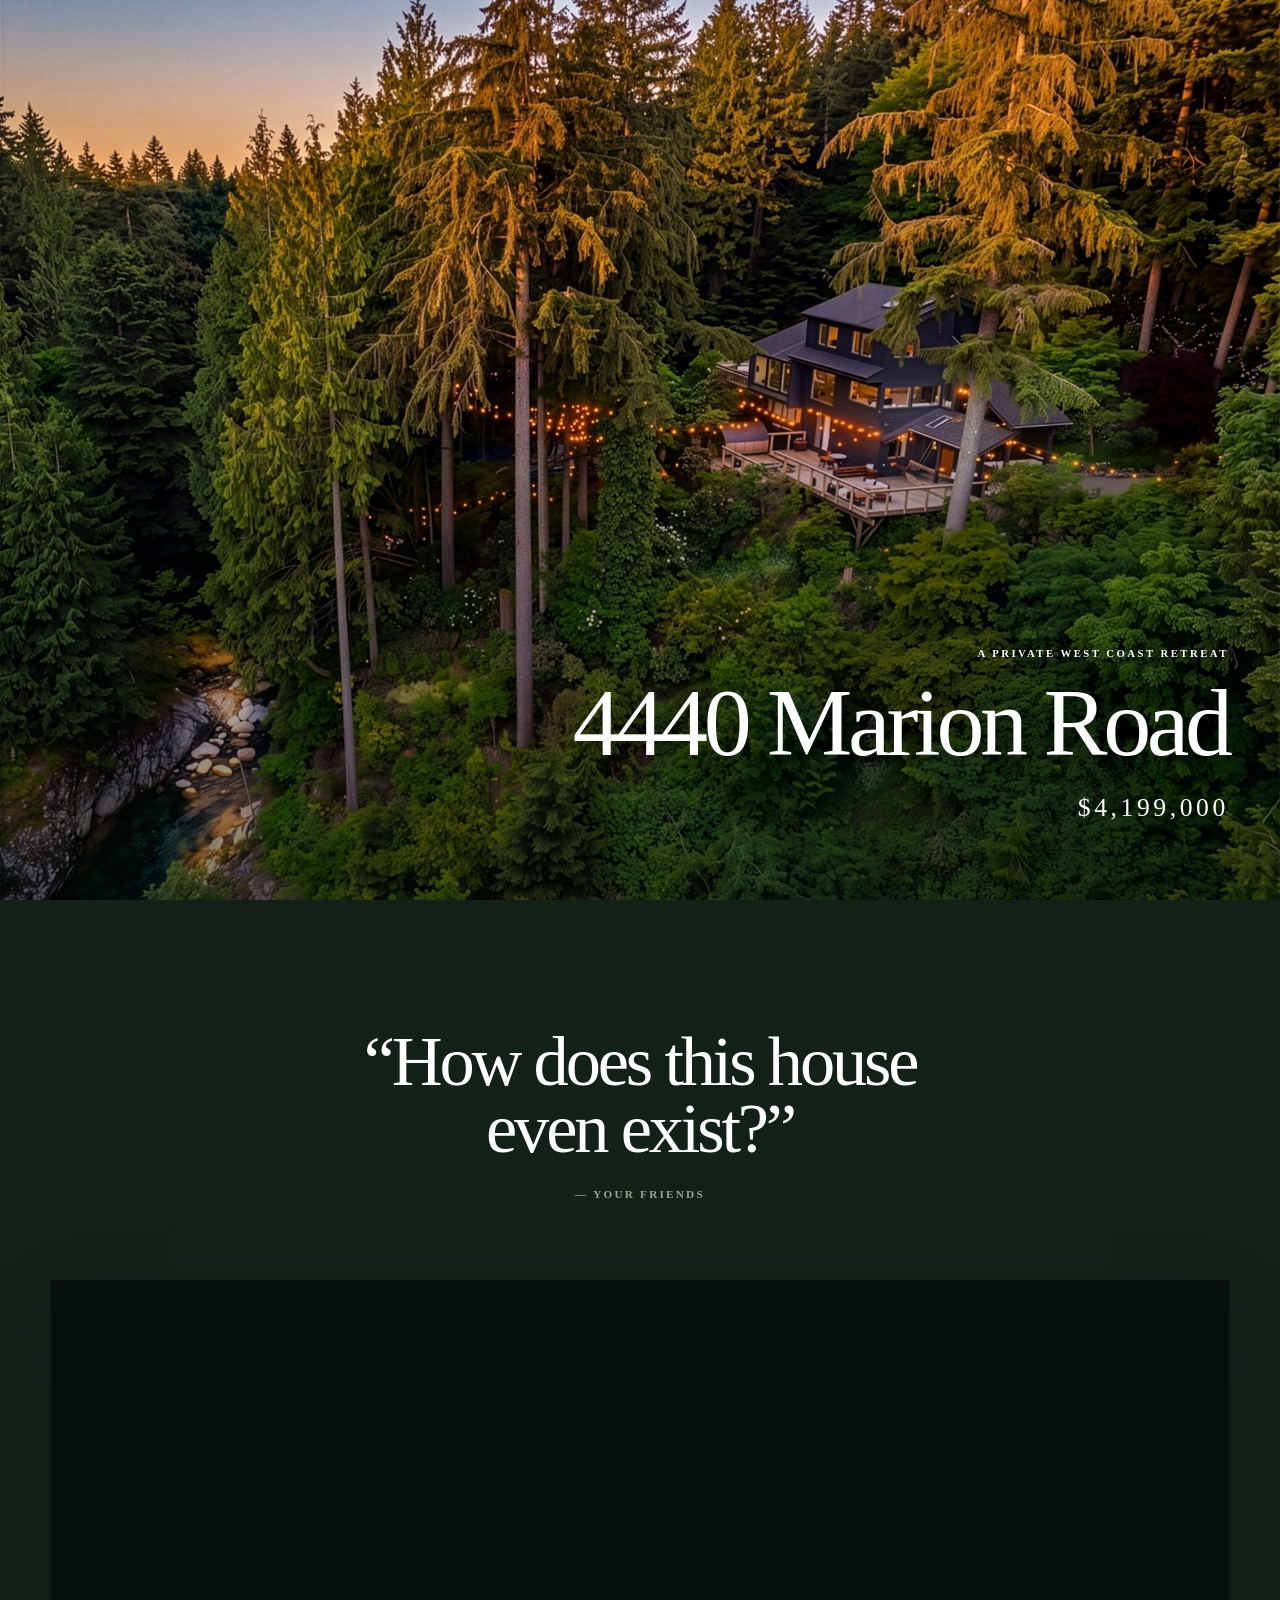
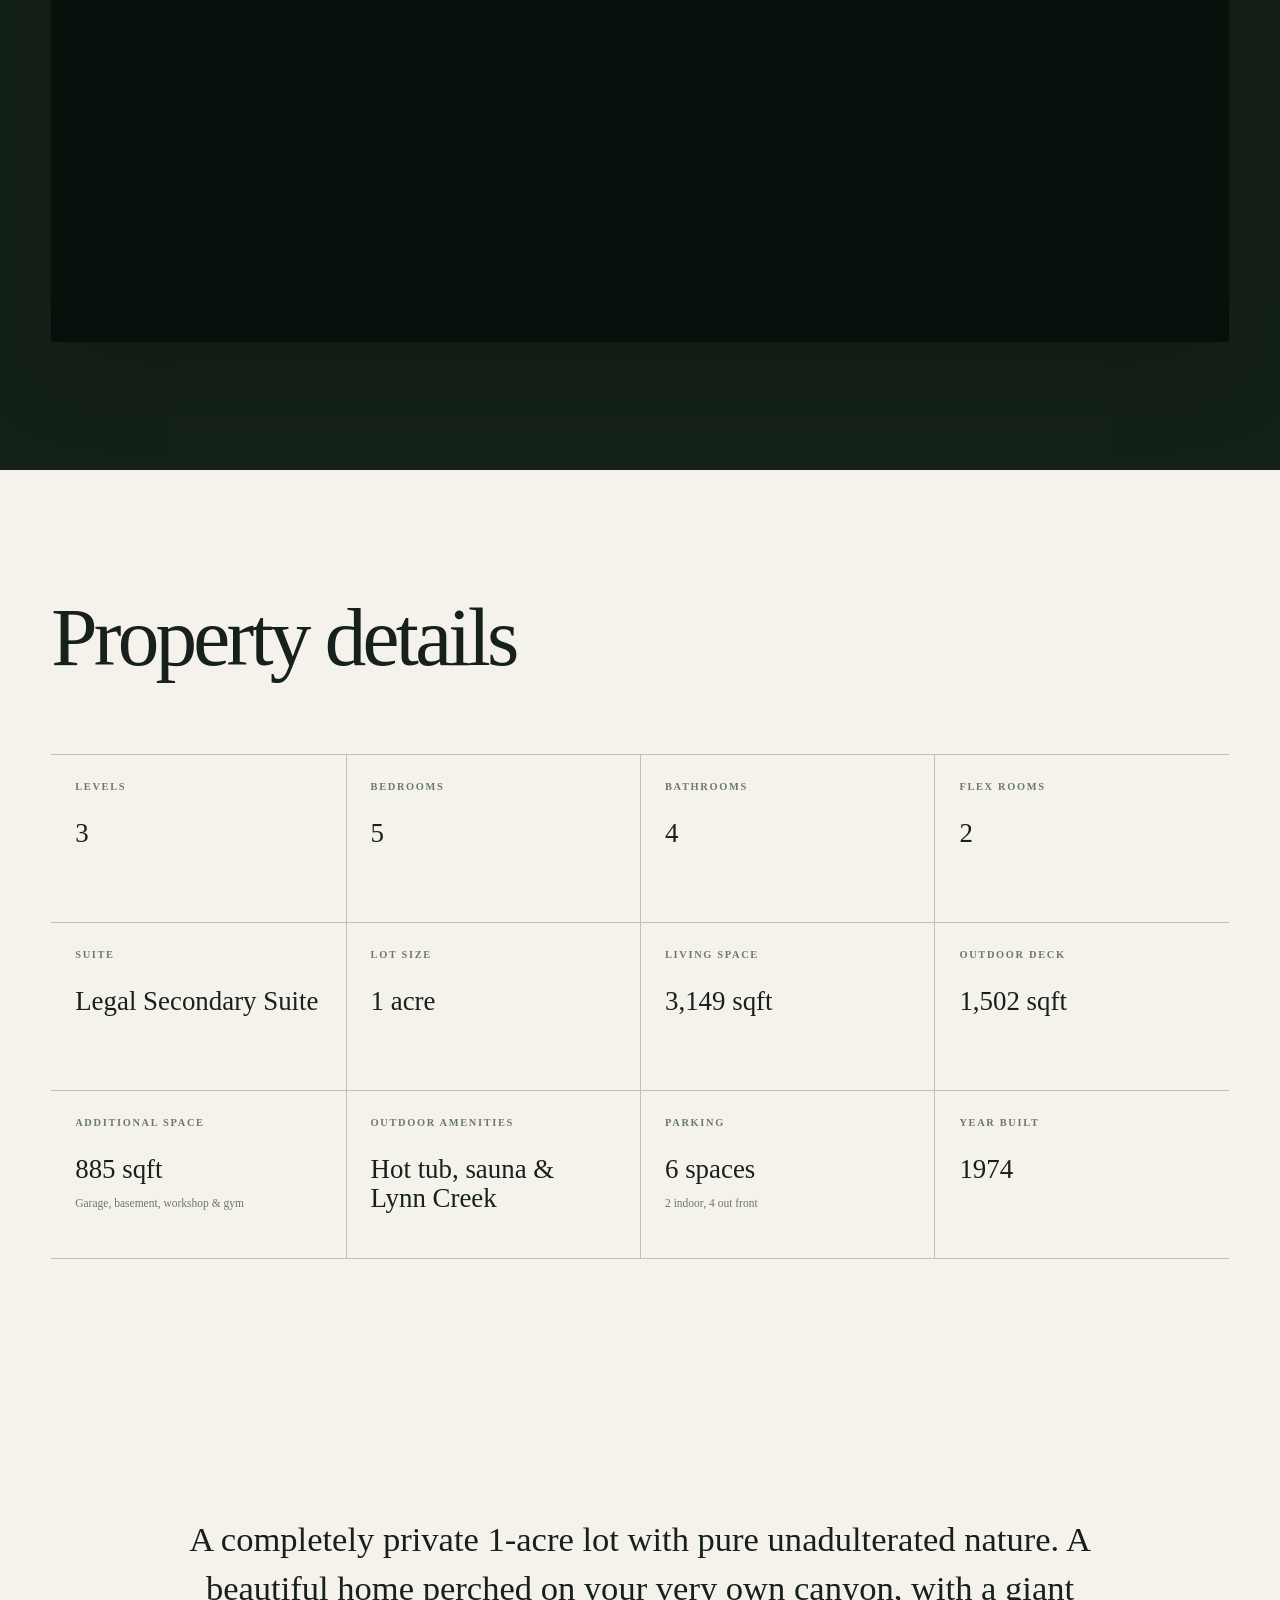
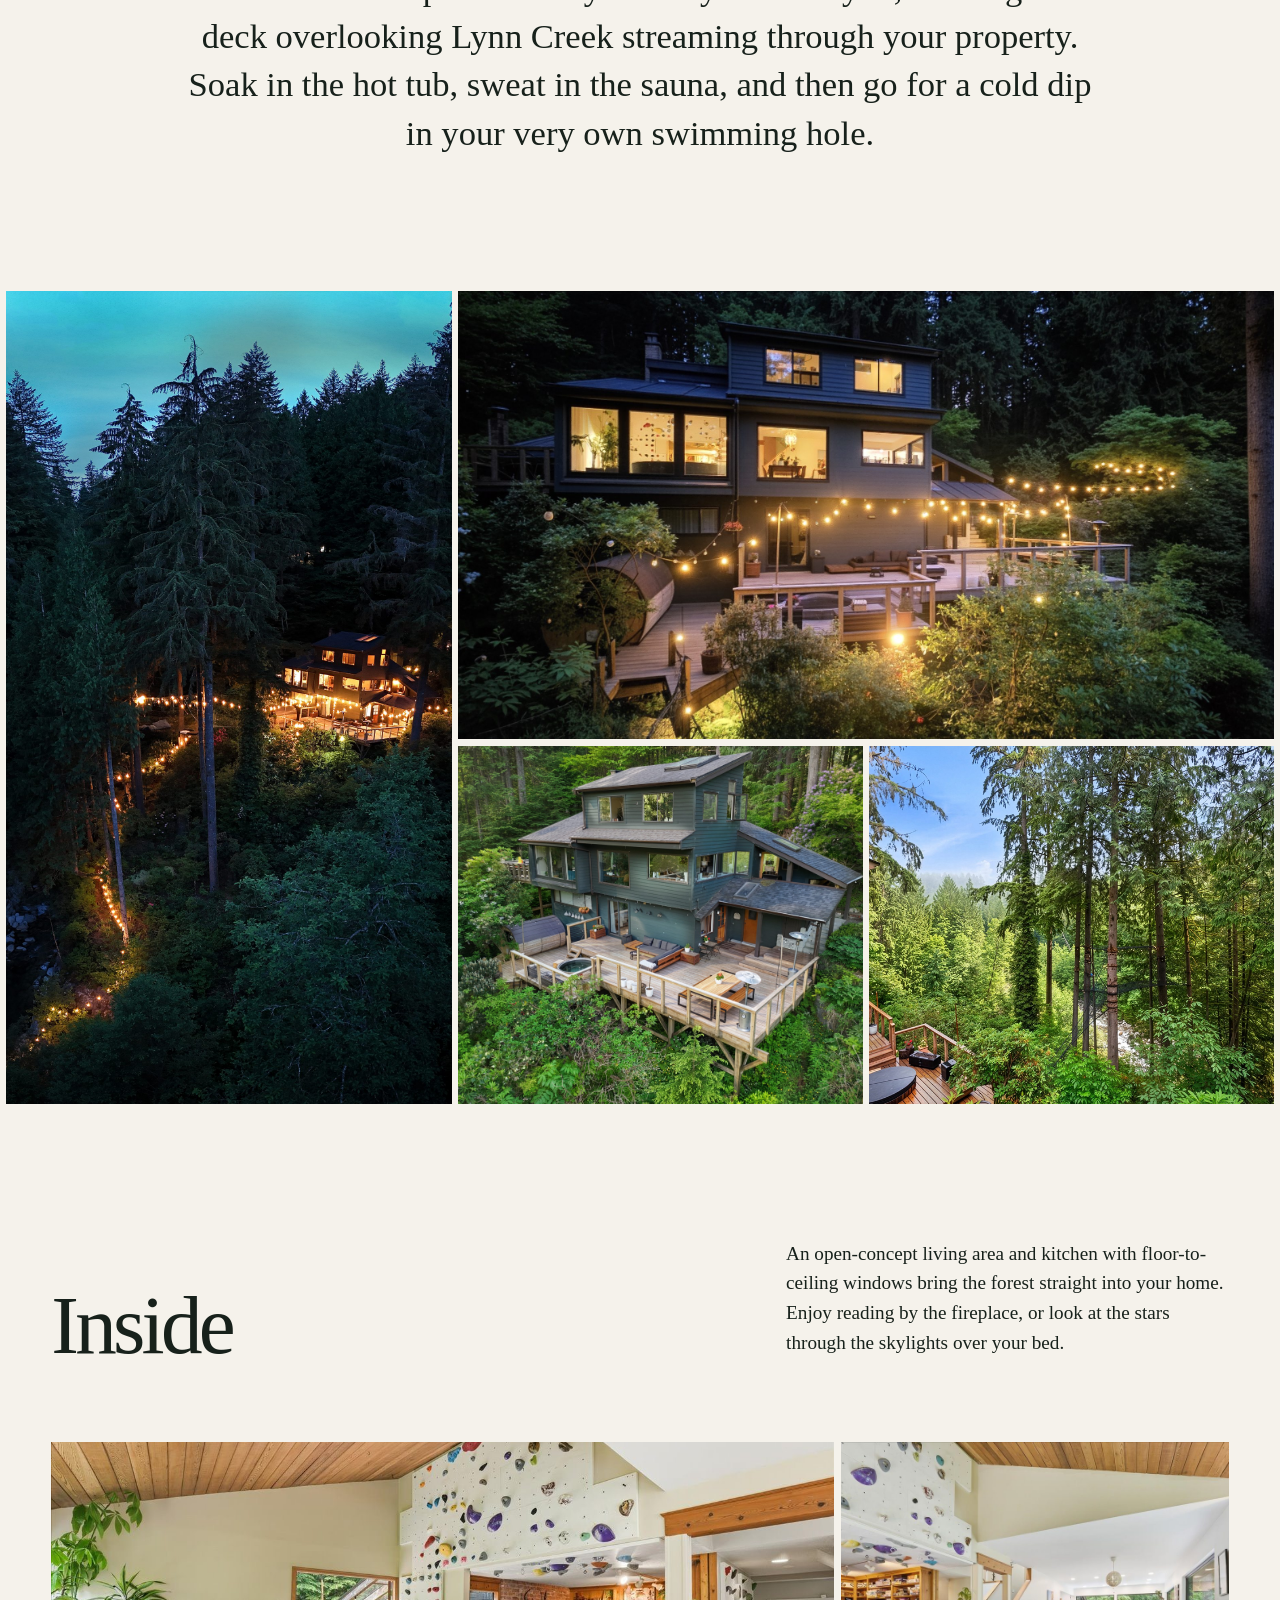
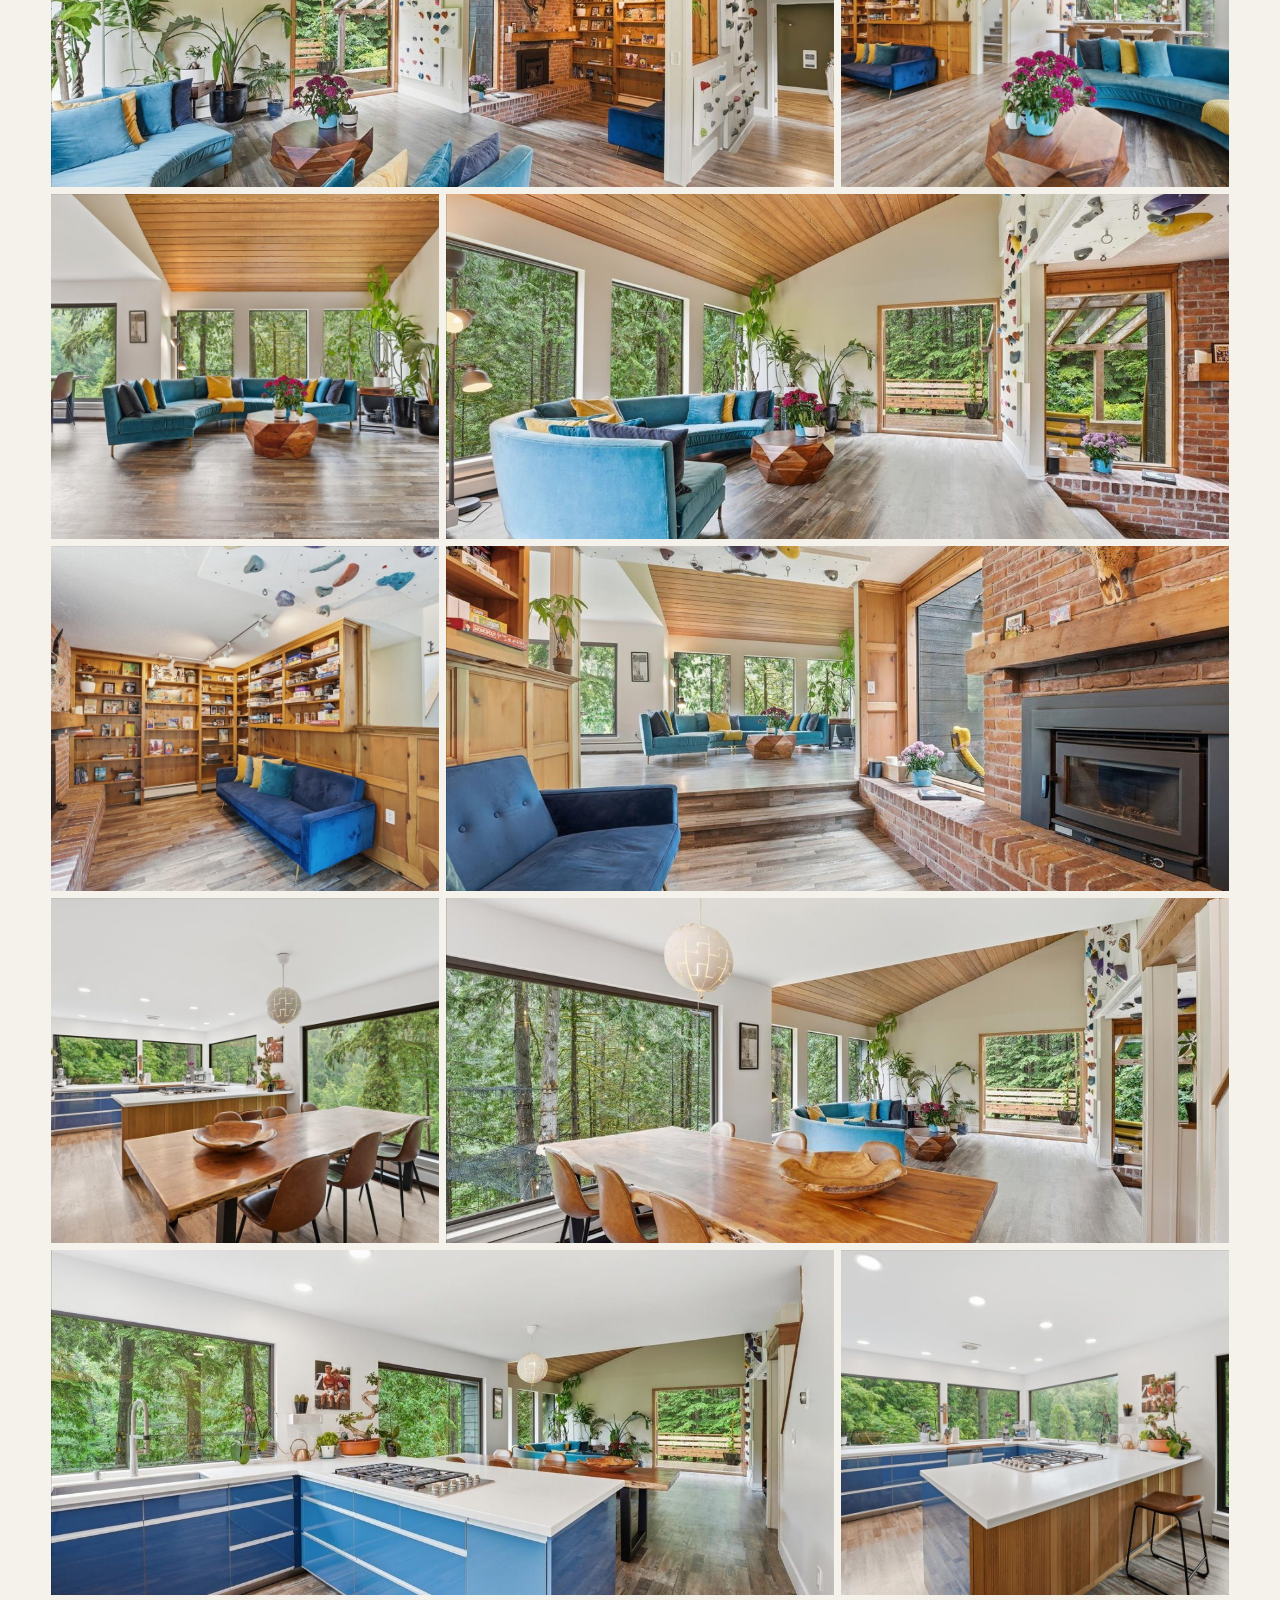
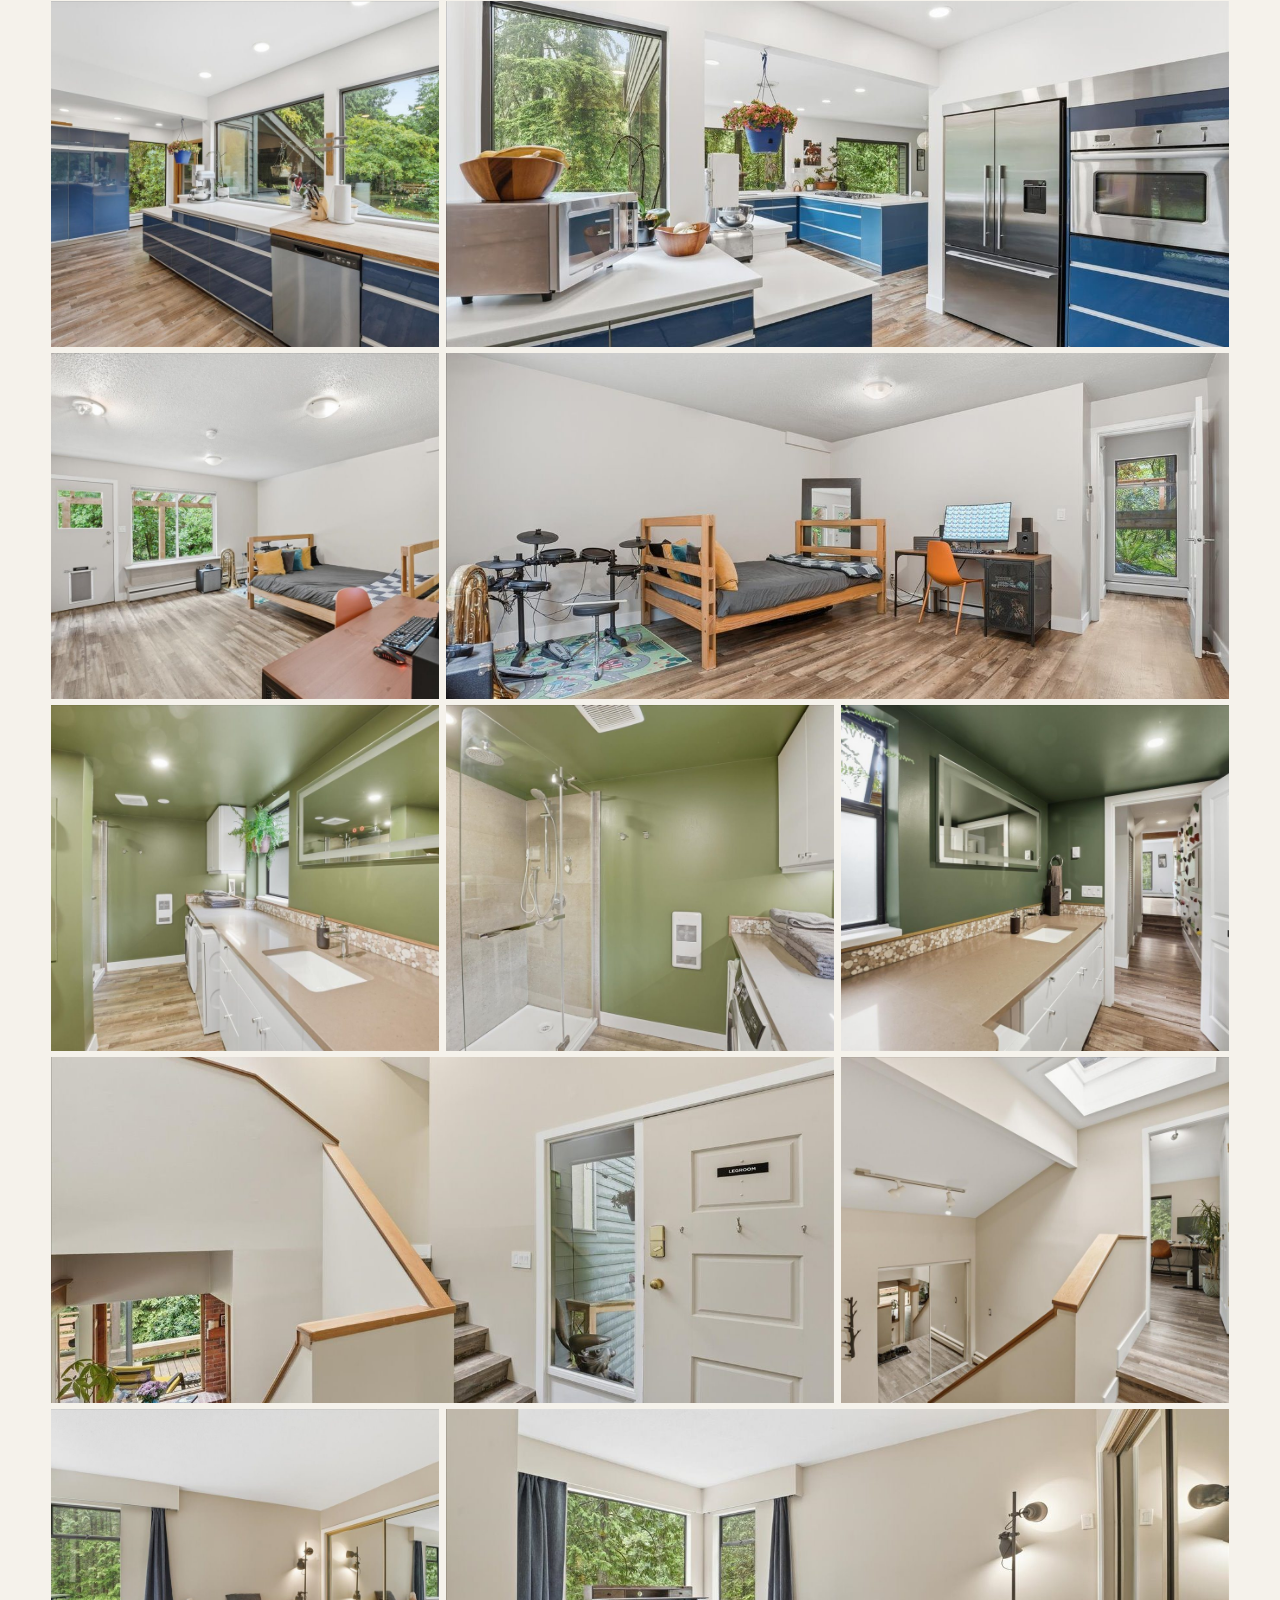
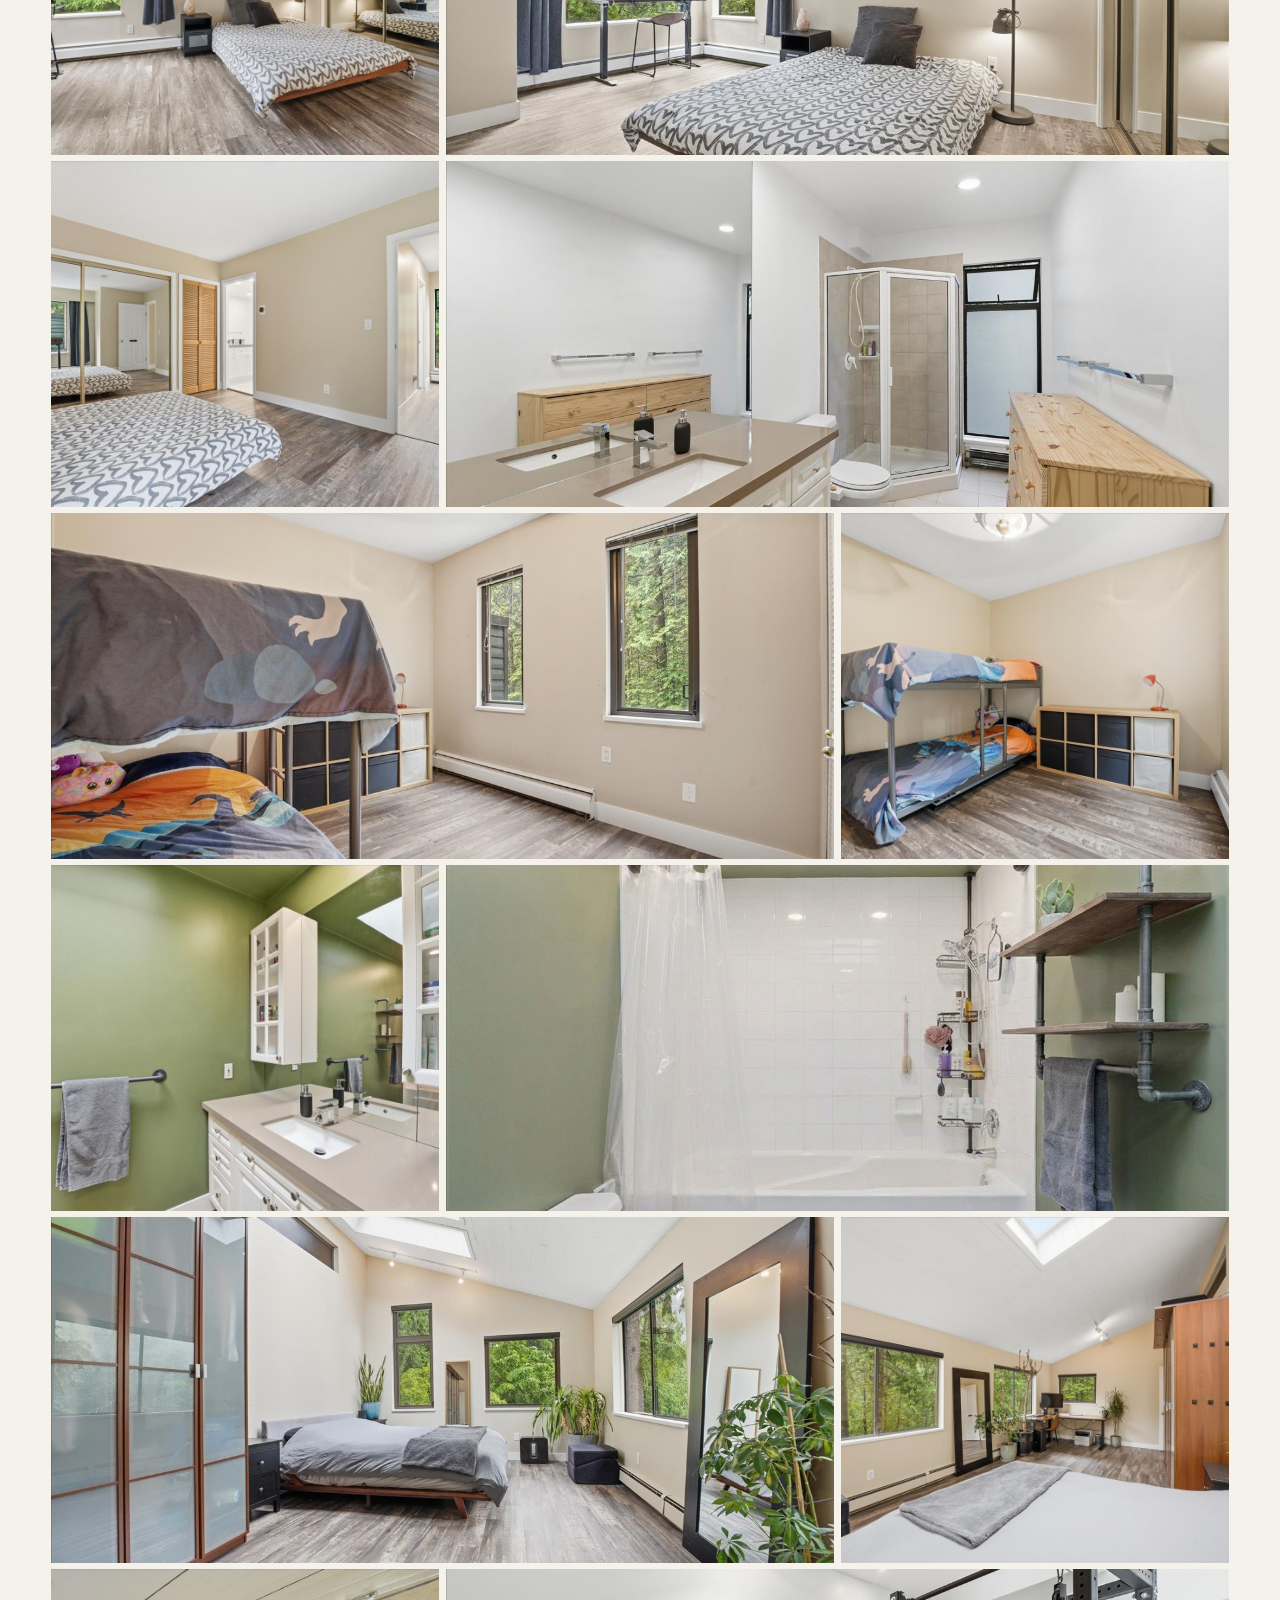
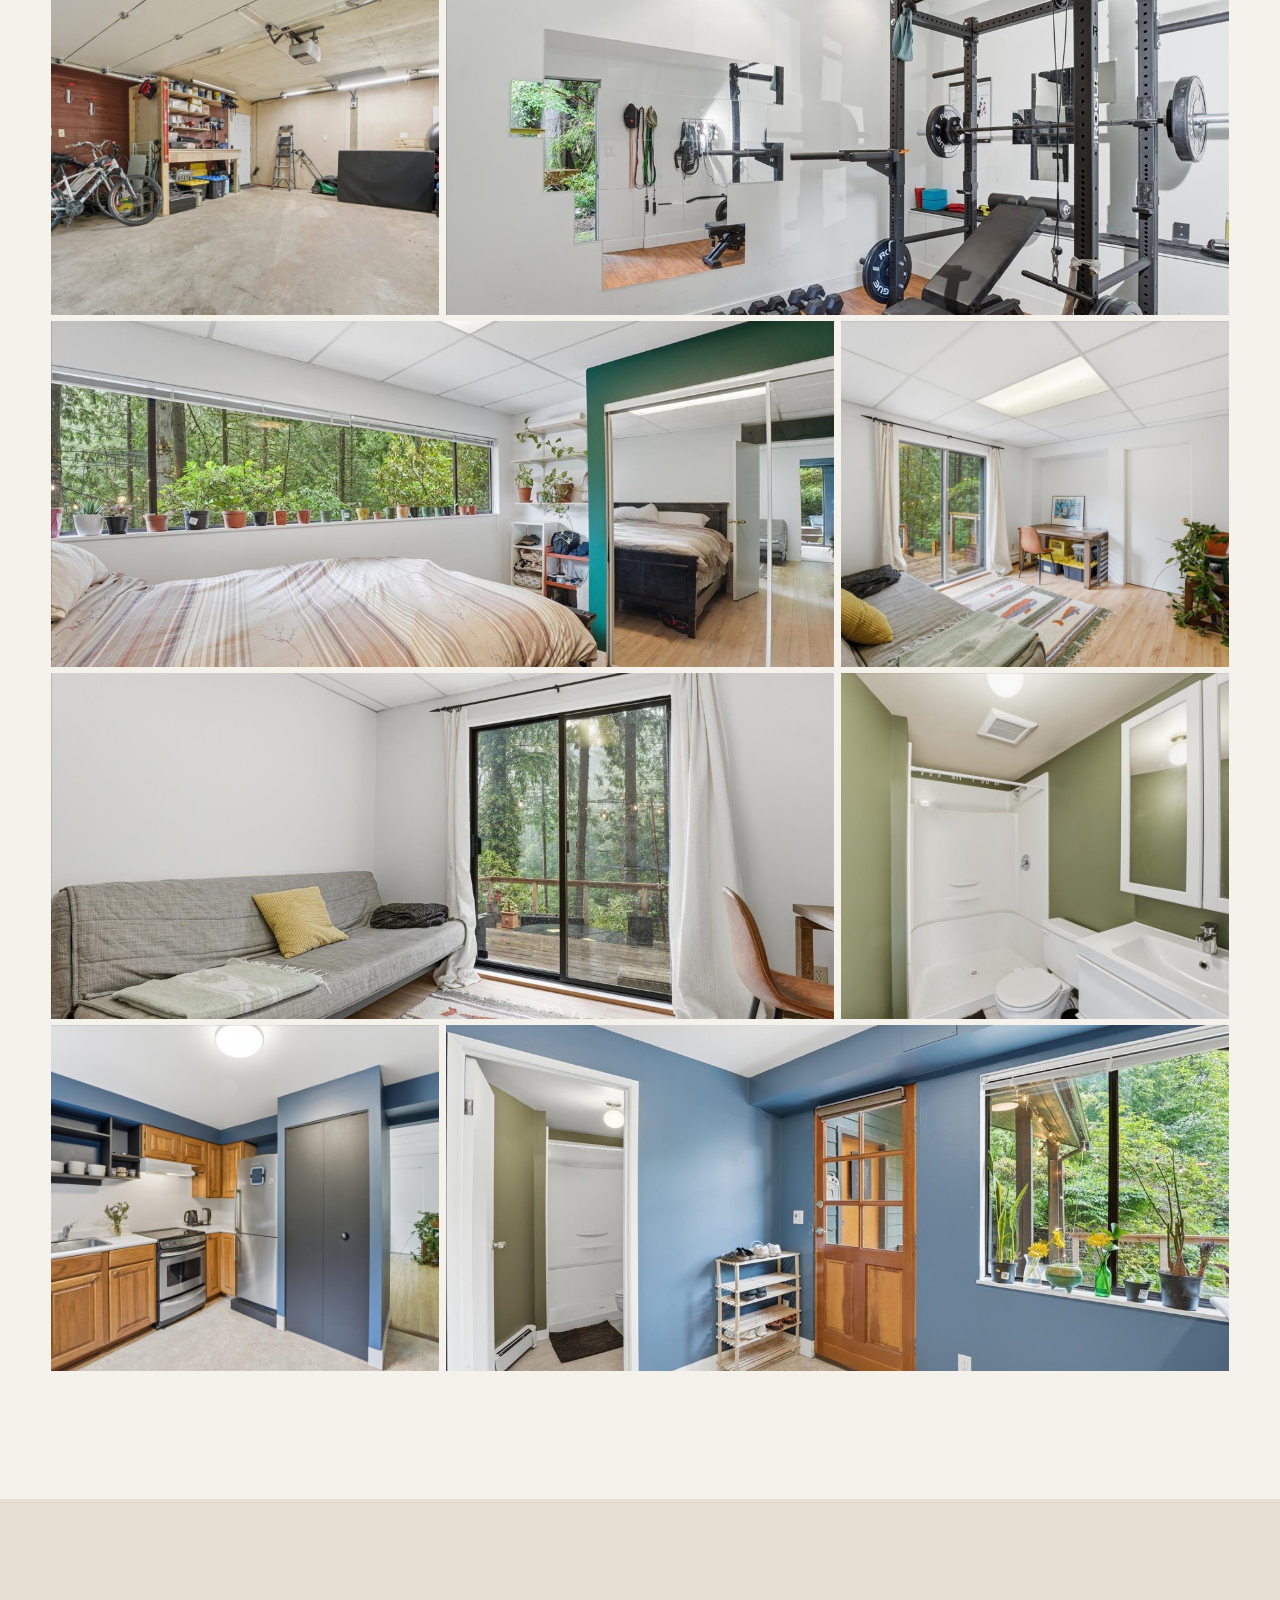
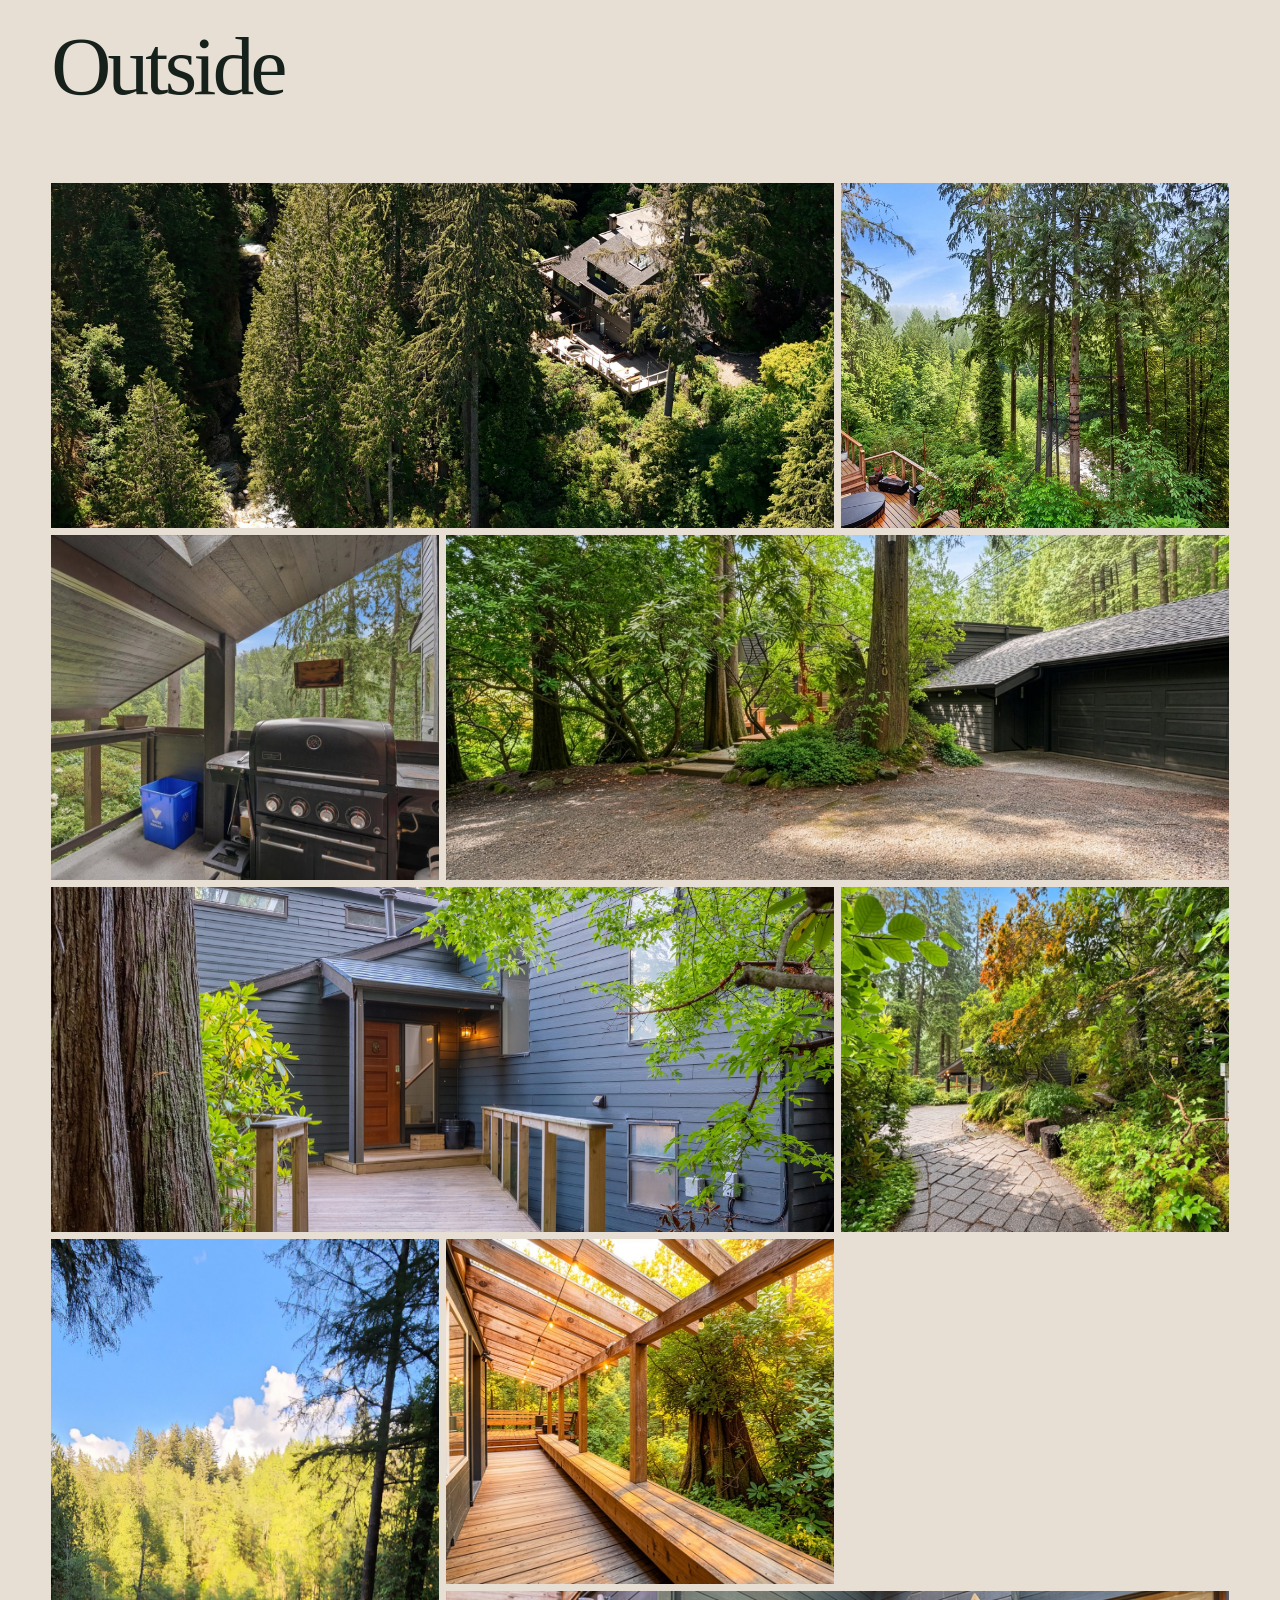
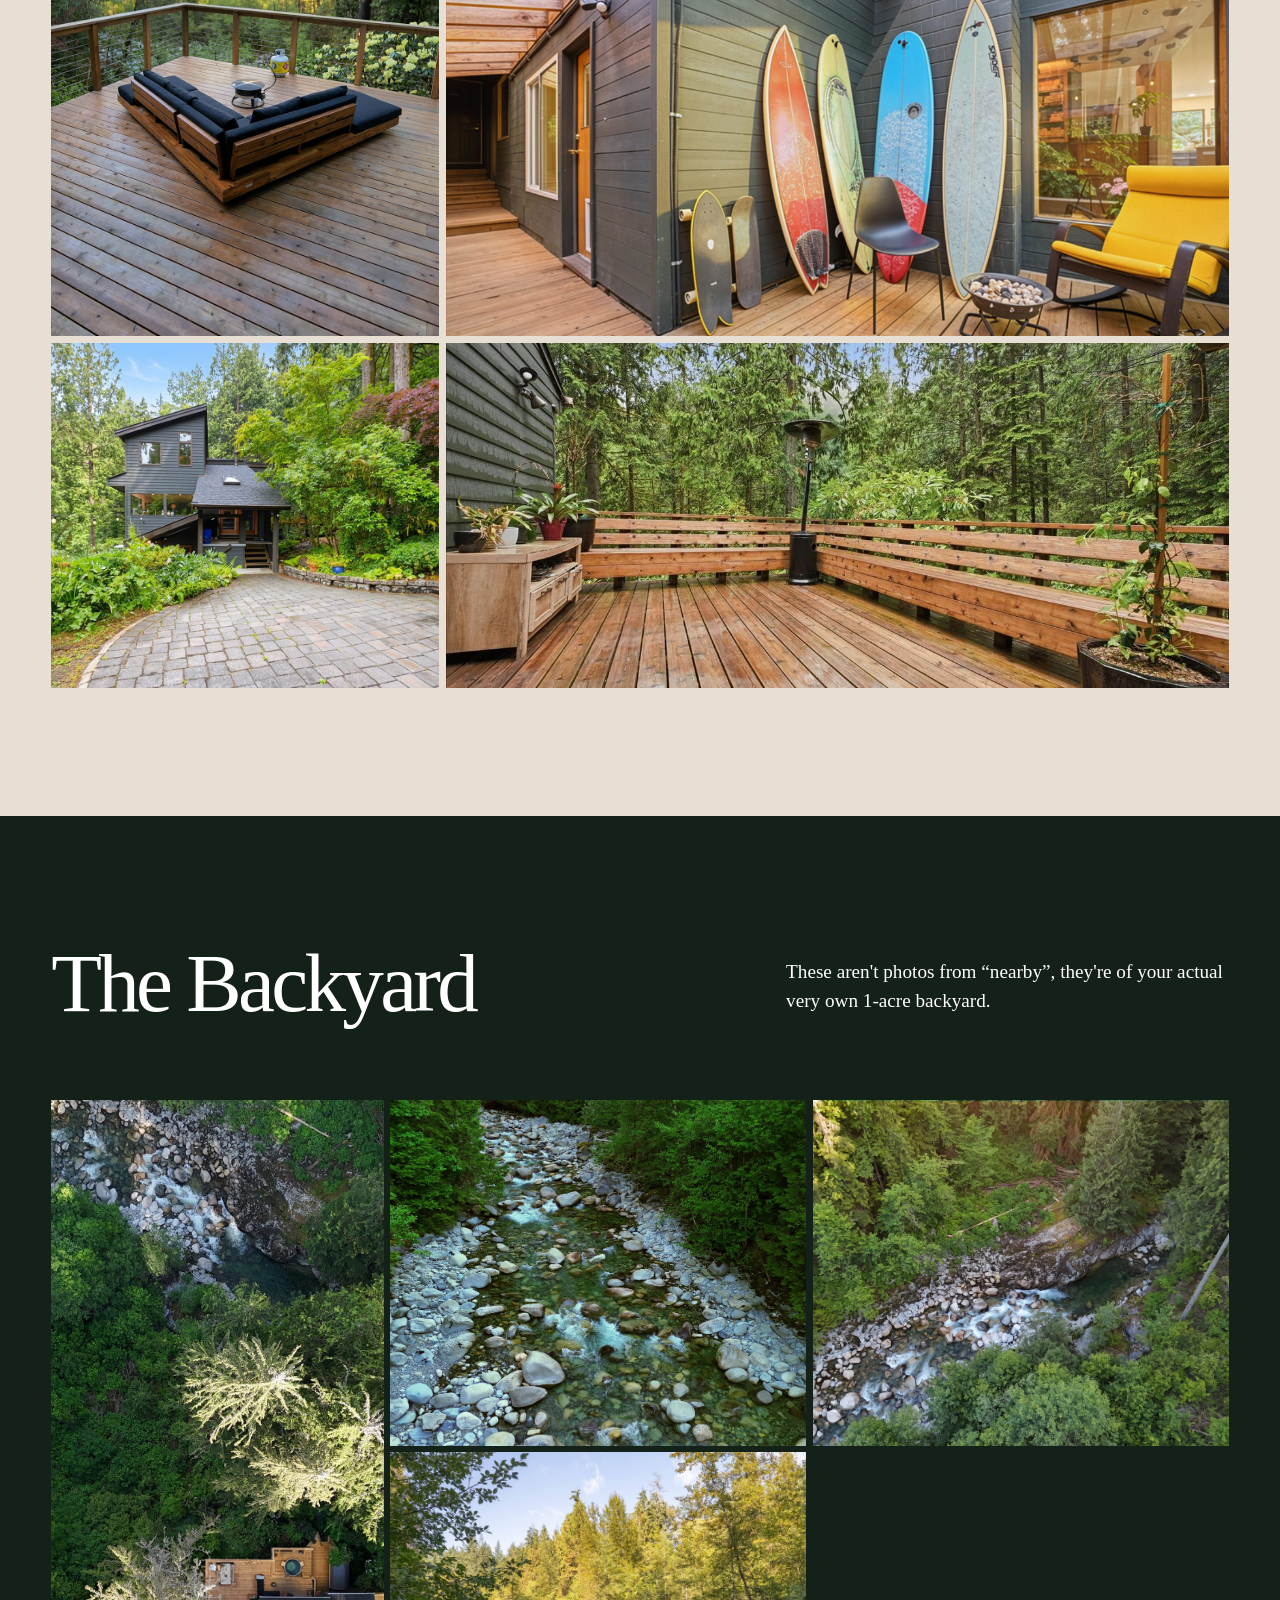
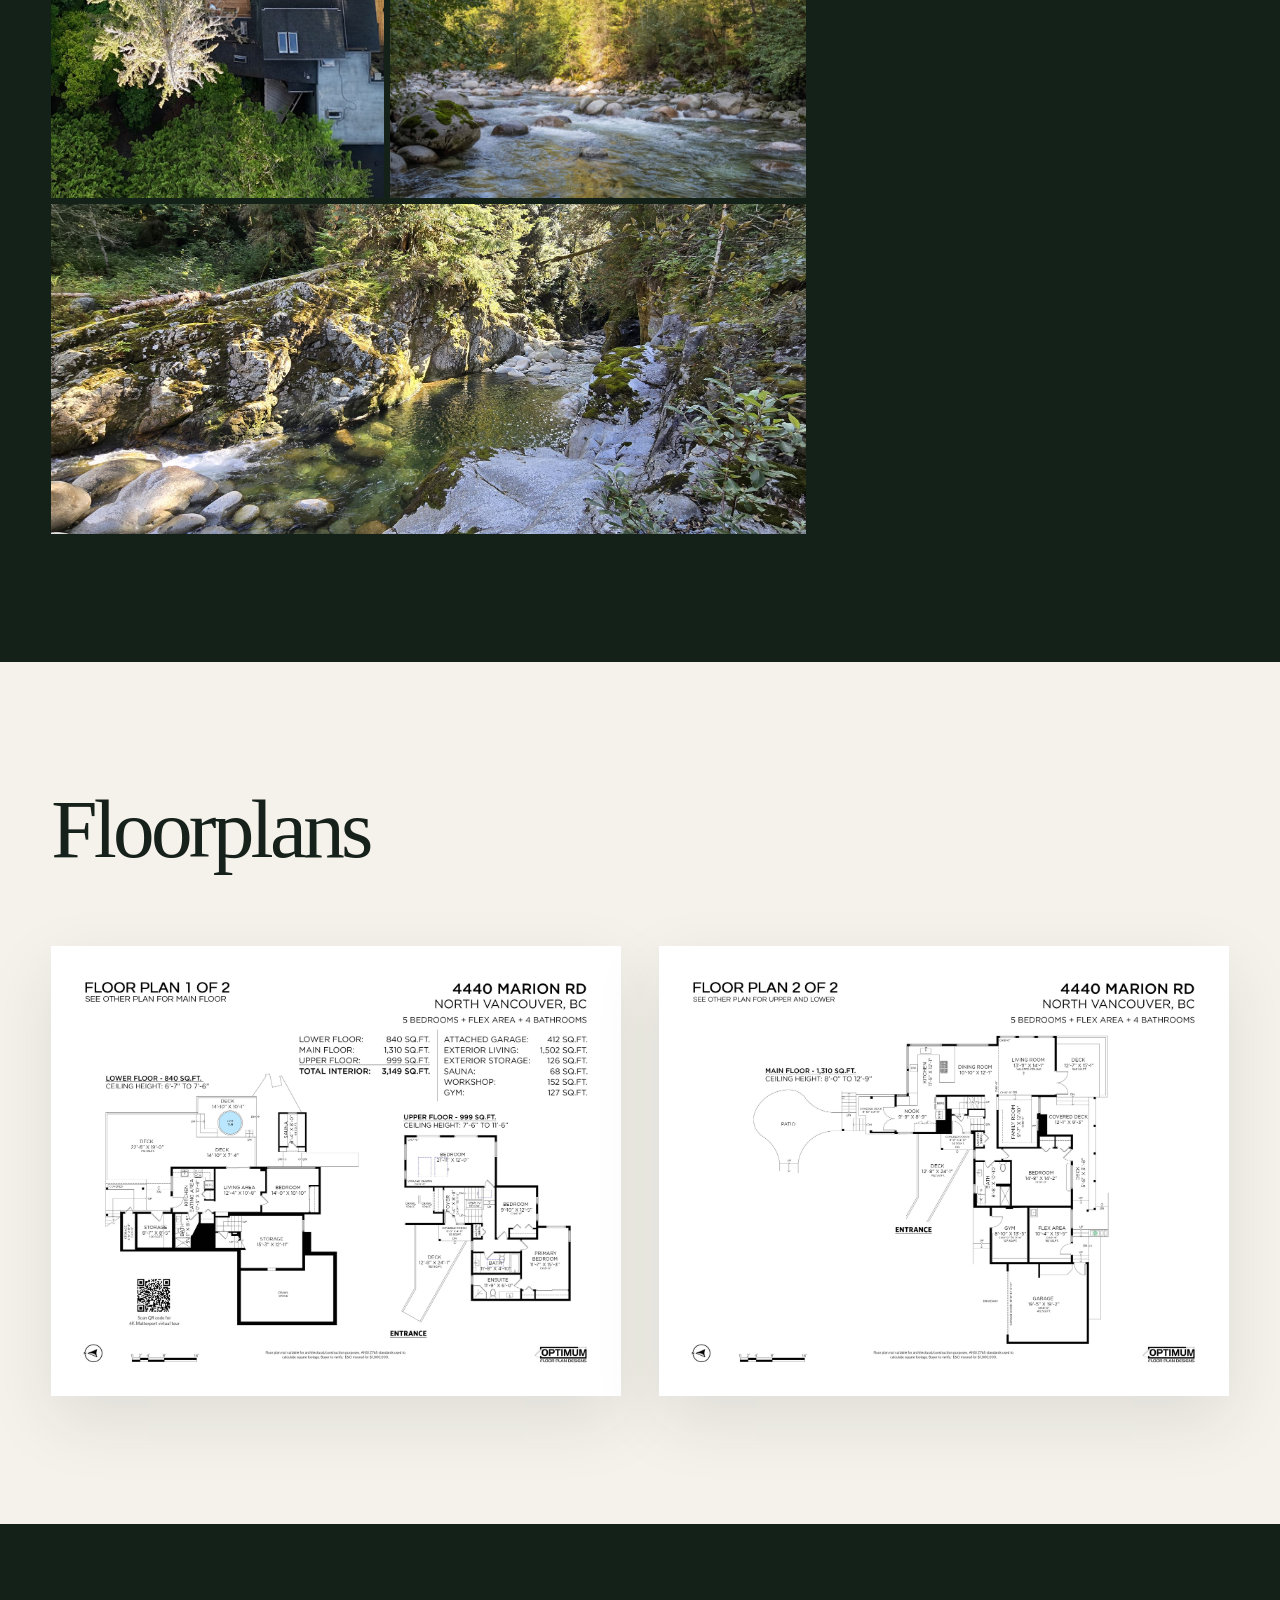
==== commit 31367f4c: "Change caption." ====
--- a/preview.html
+++ b/preview.html
@@ -112,9 +112,9 @@
       </div>
     </section>
 
-    <section class="section gallery-section sand" id="around-house">
+    <section class="section gallery-section sand" id="outside">
       <header class="section-heading">
-        <h2>Around the House</h2>
+        <h2>Outside</h2>
       </header>
       <div class="photo-grid gallery-grid">
         <input class="photo-toggle" type="checkbox" id="out-01" aria-label="Enlarge exterior overview"><label class="photo wide" for="out-01"><img src="img/outside/overview.jpg" alt="Overview of the house and surrounding forest" loading="lazy"><span>Close</span></label>
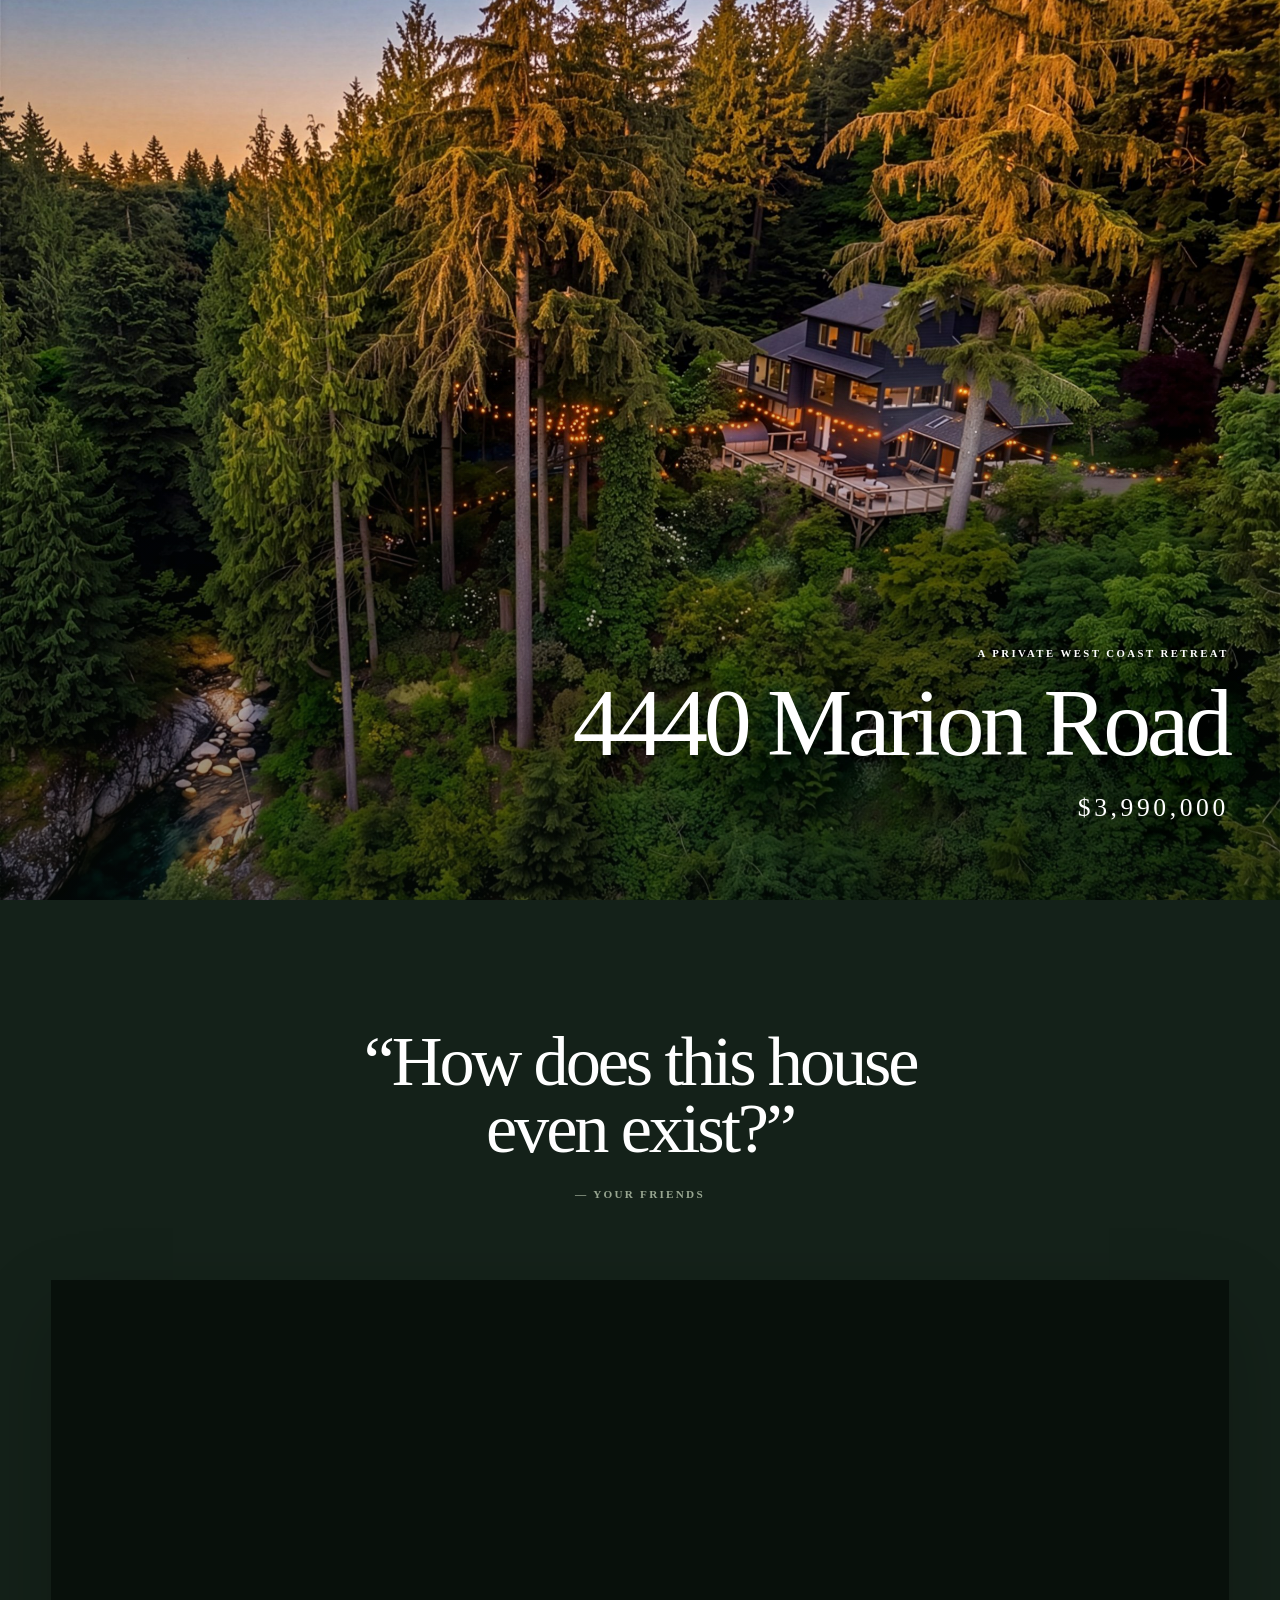
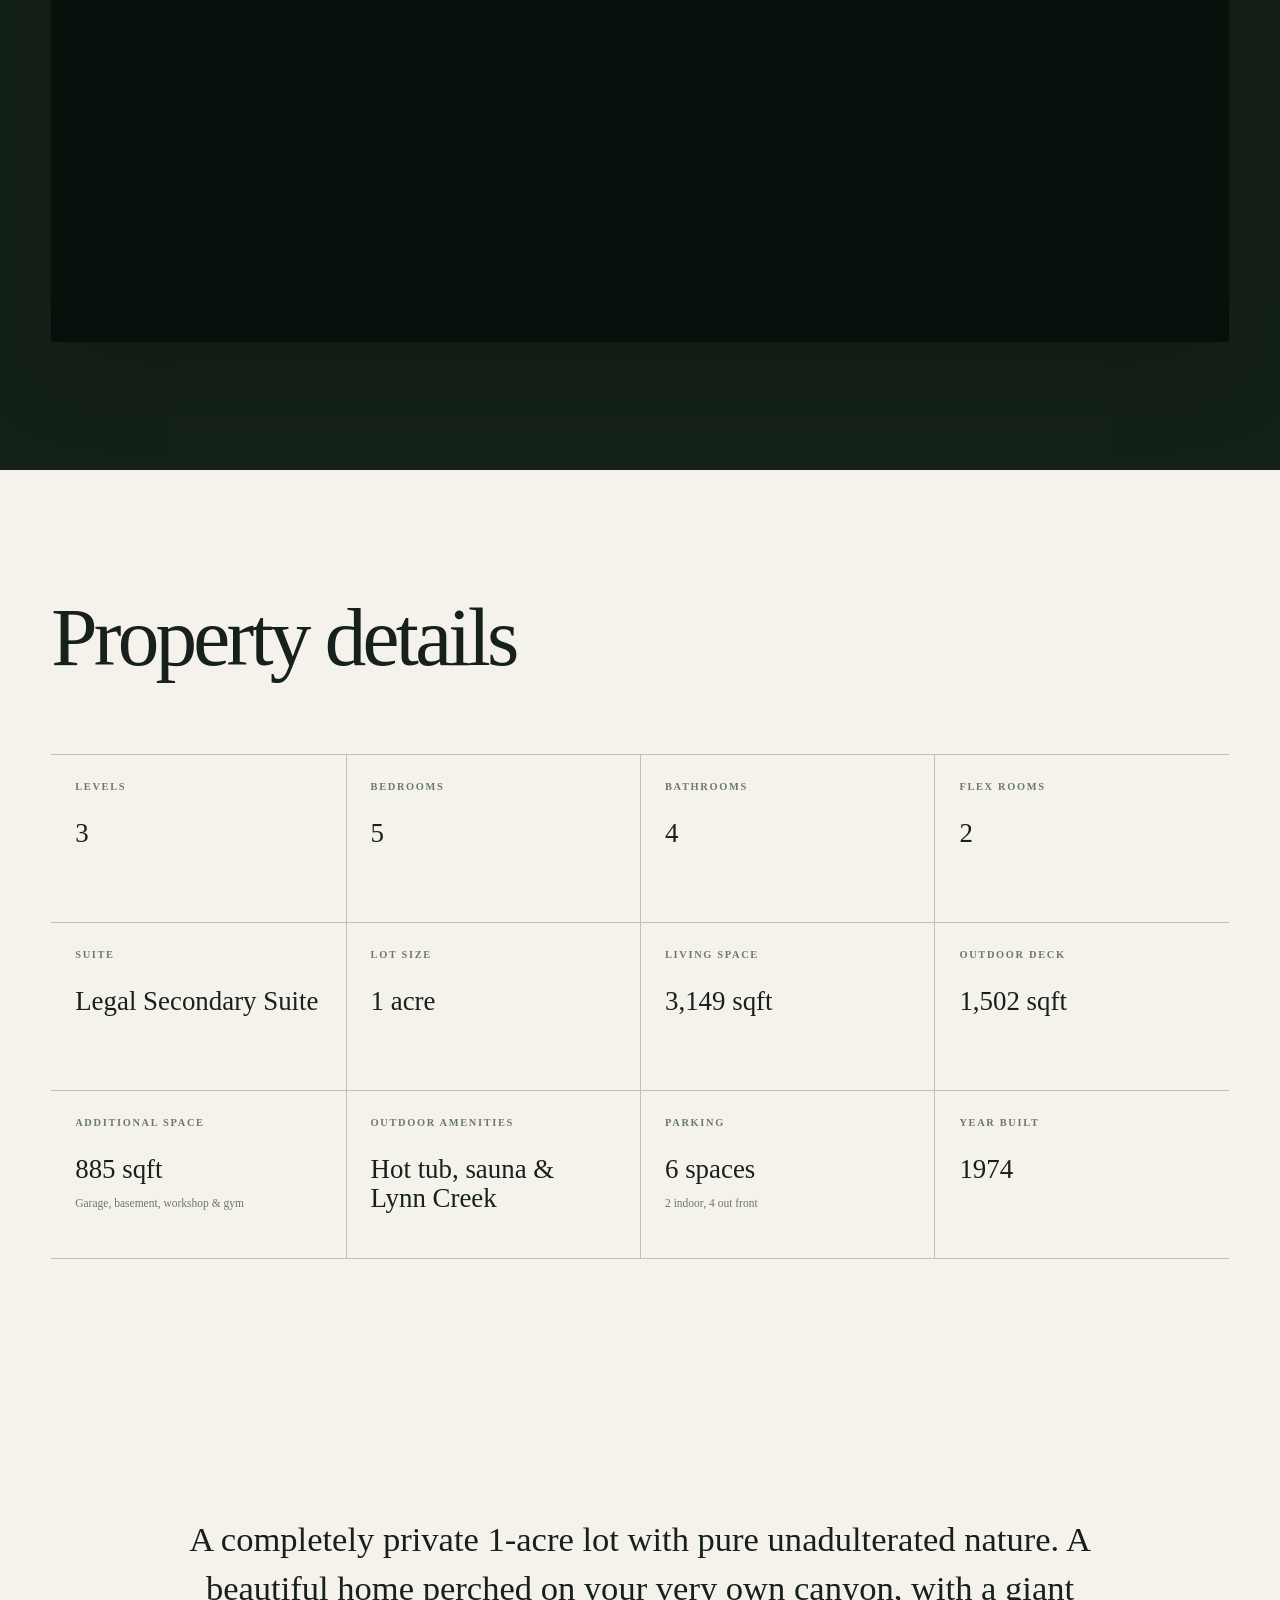
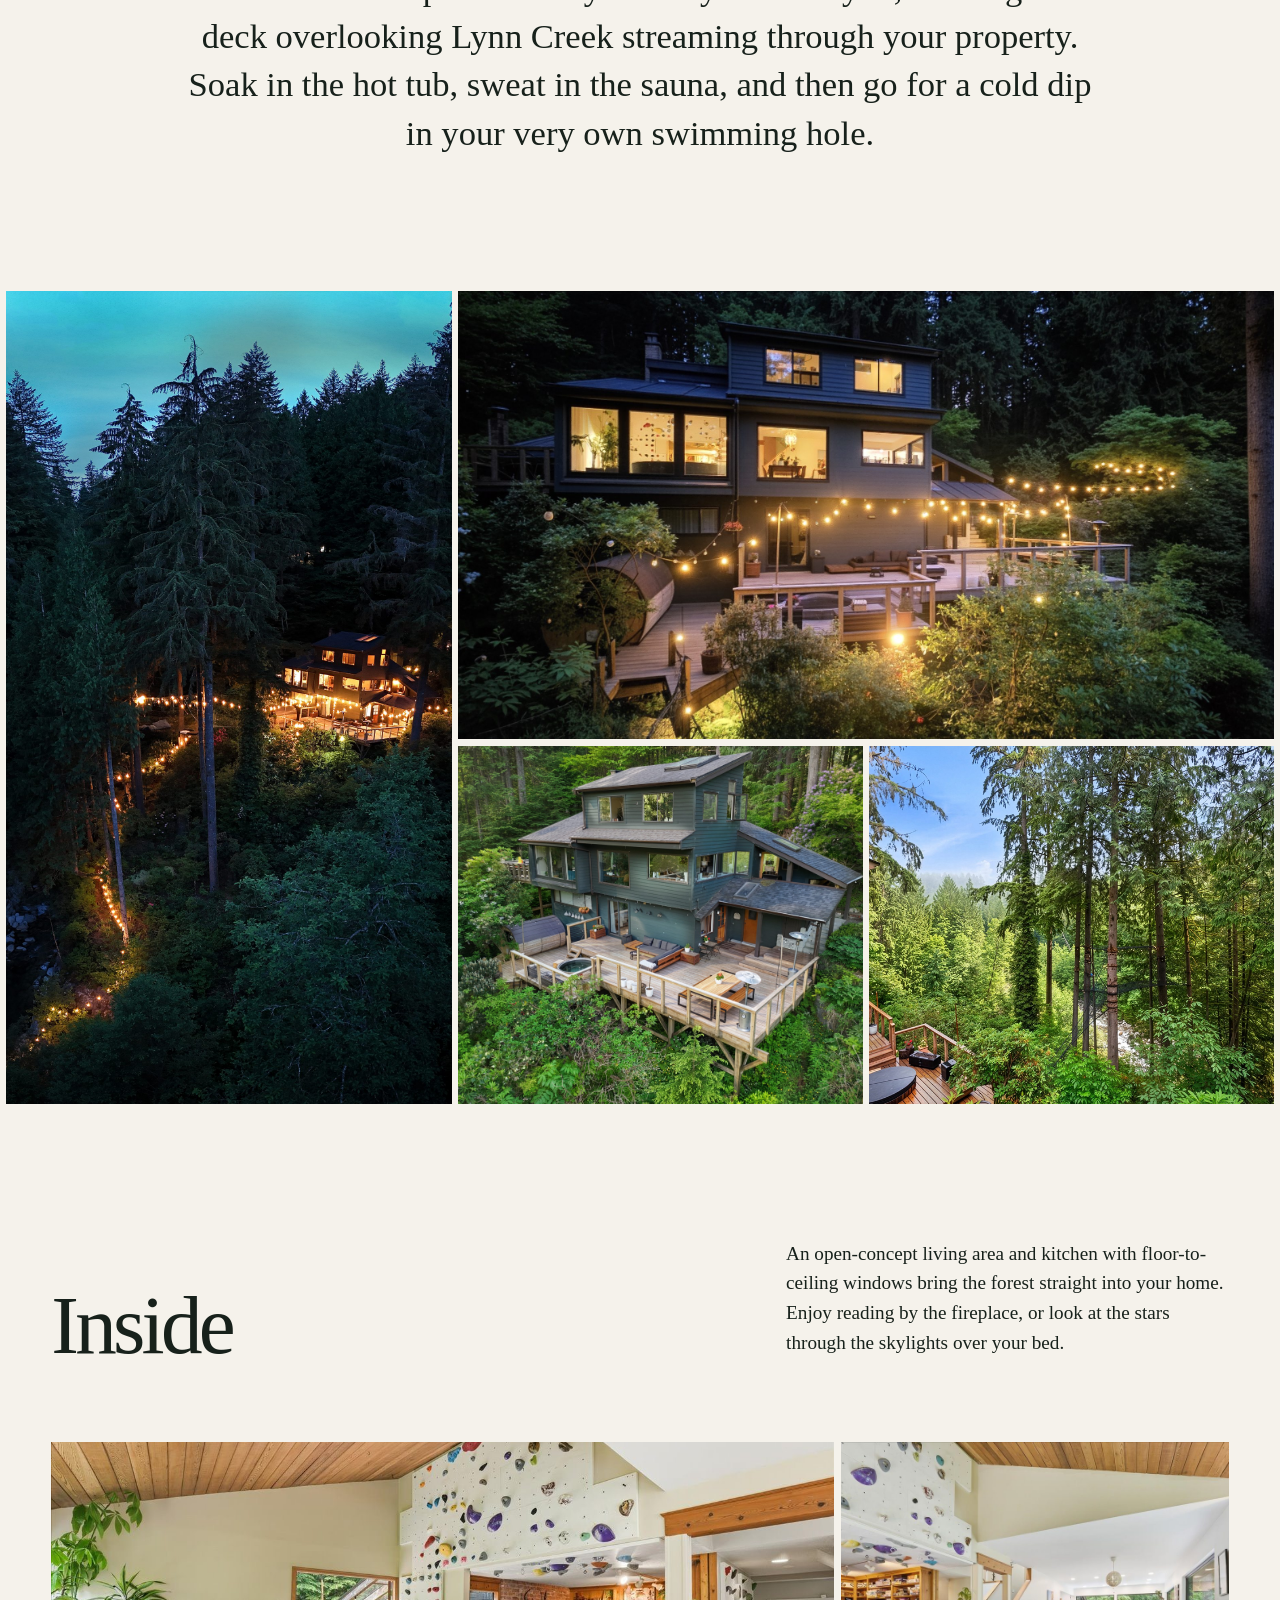
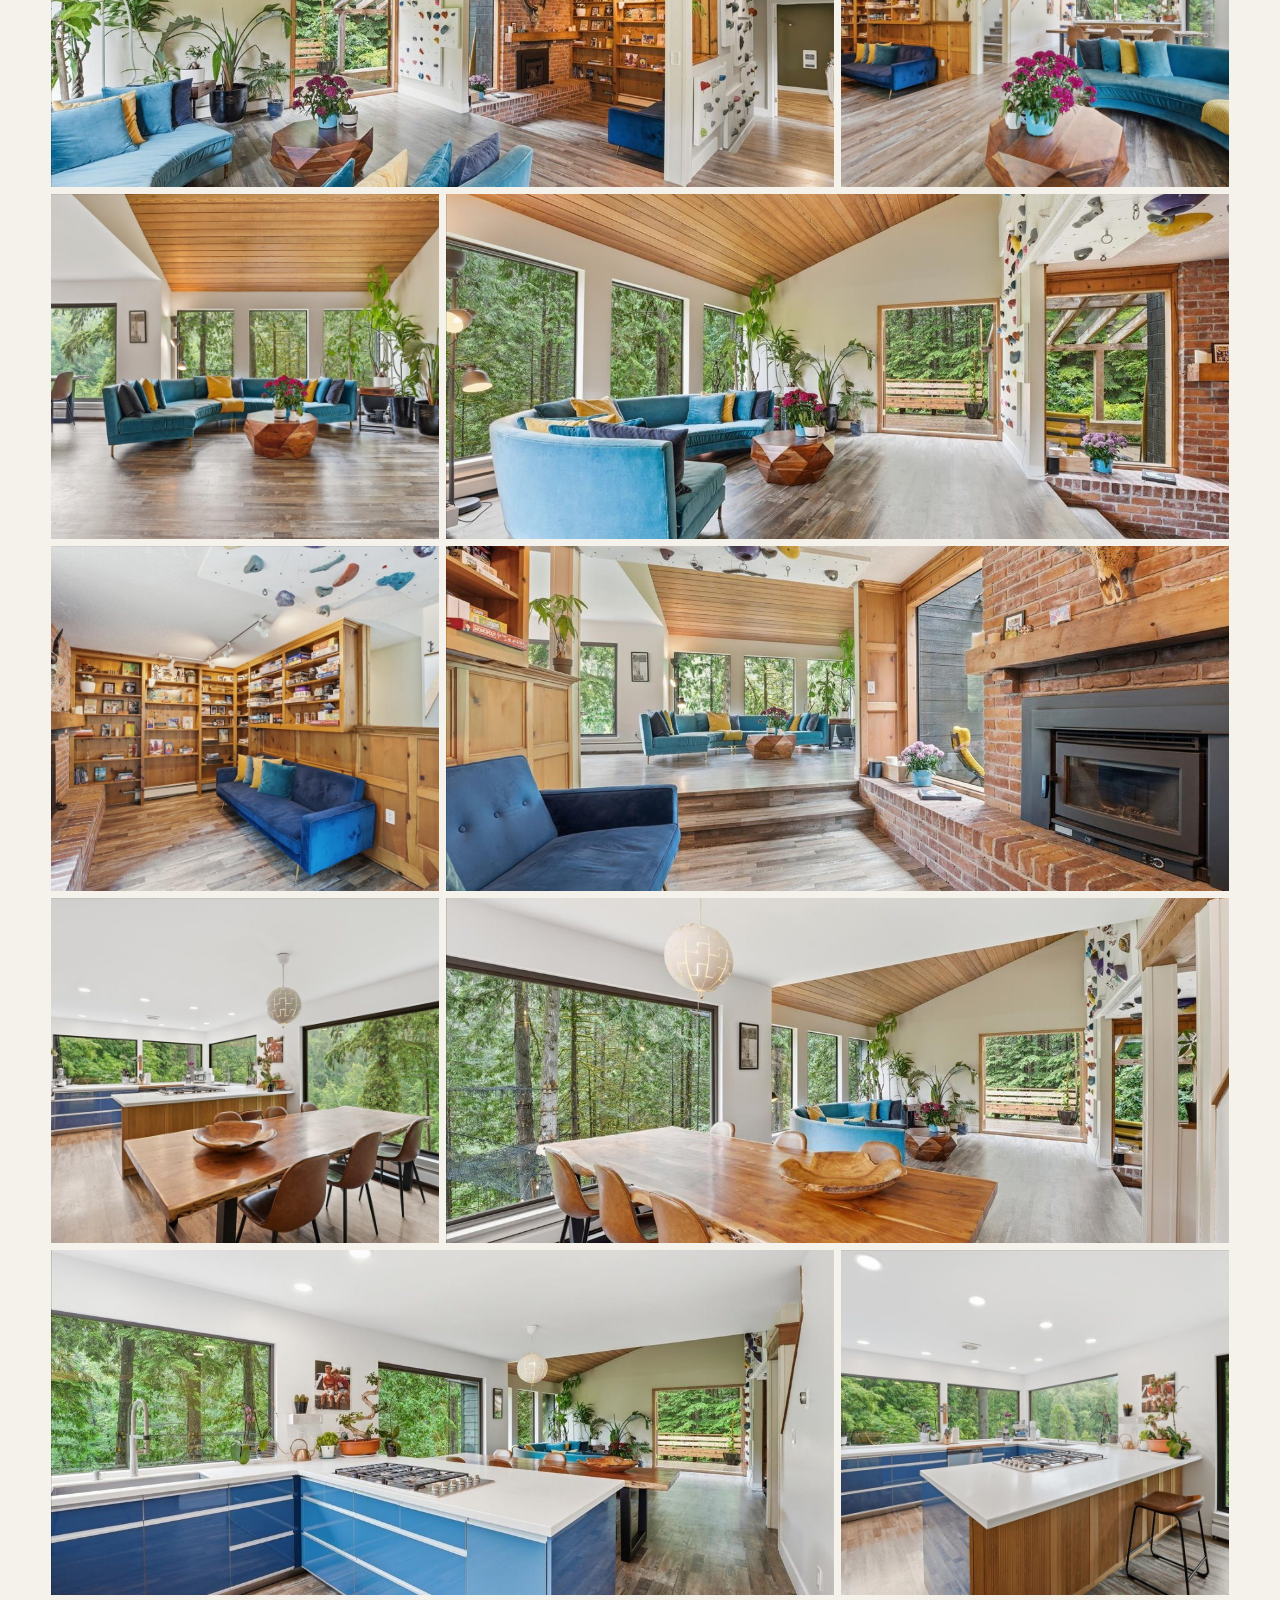
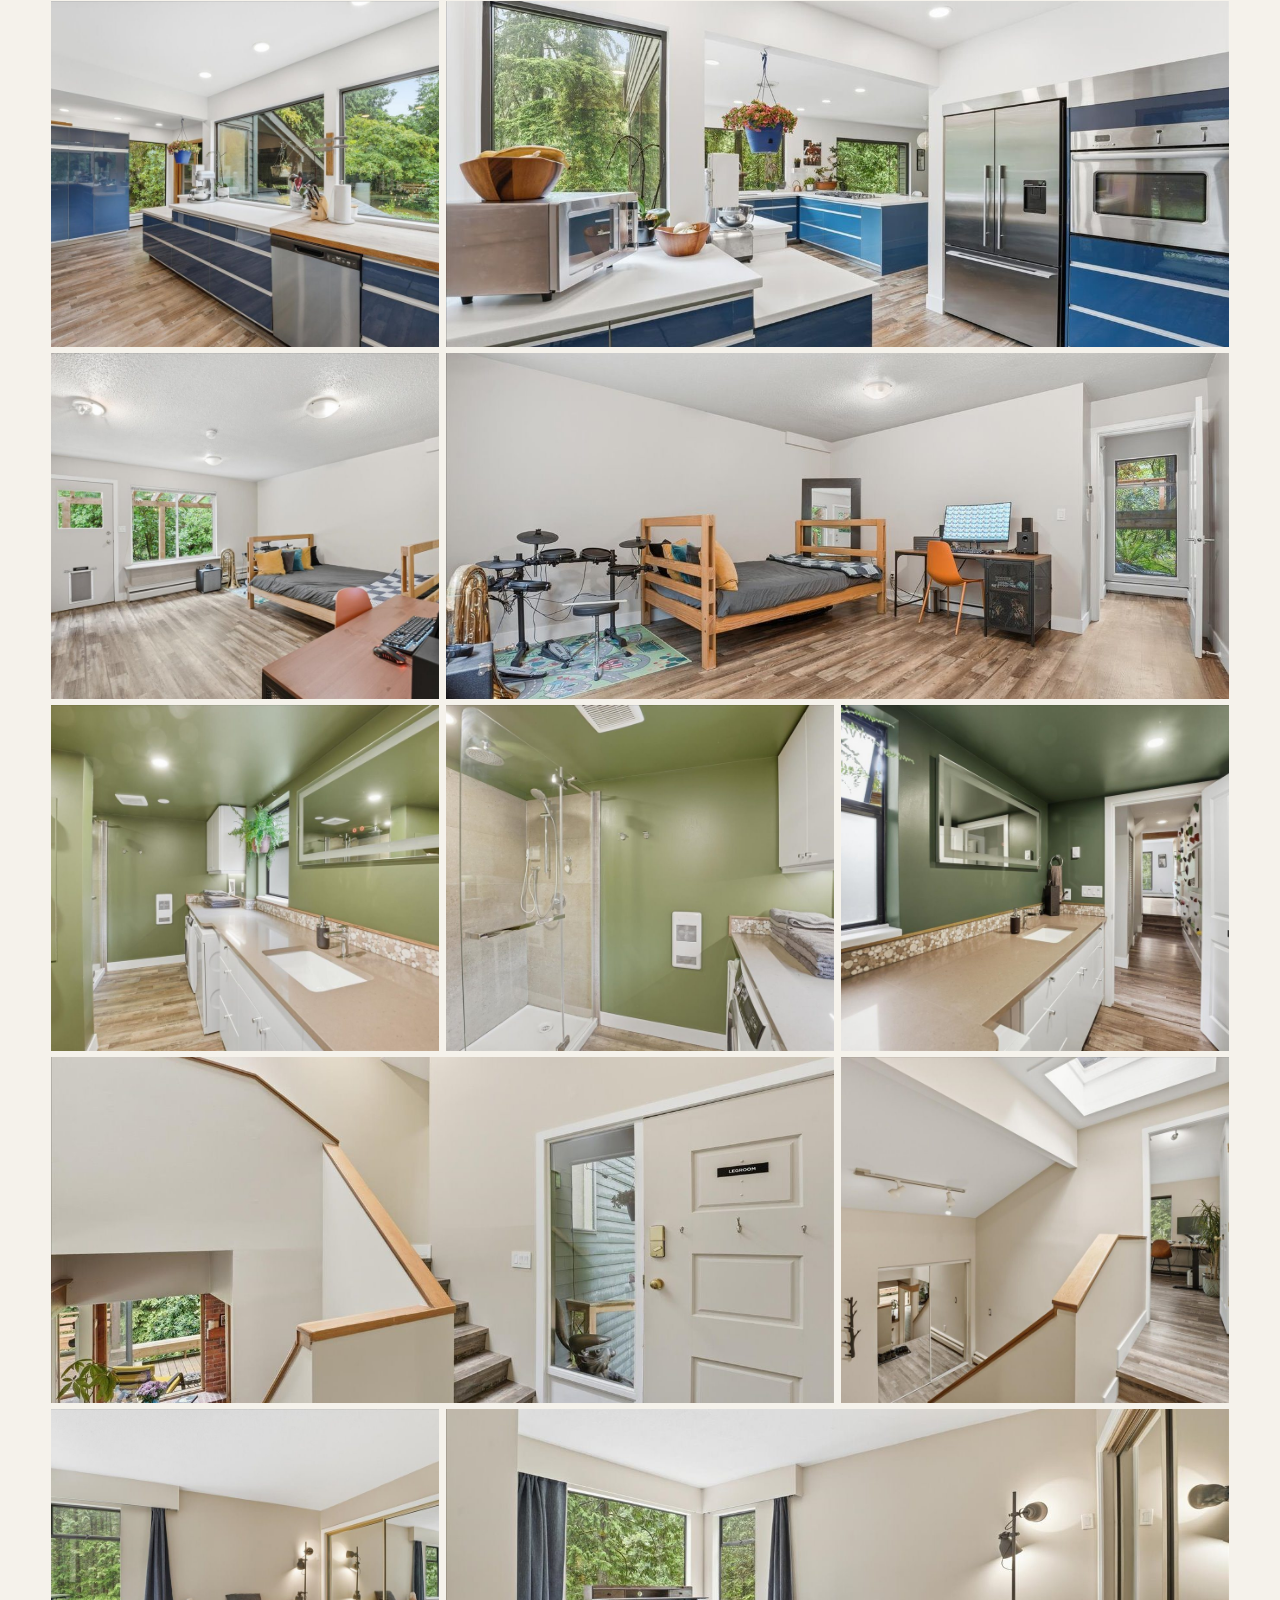
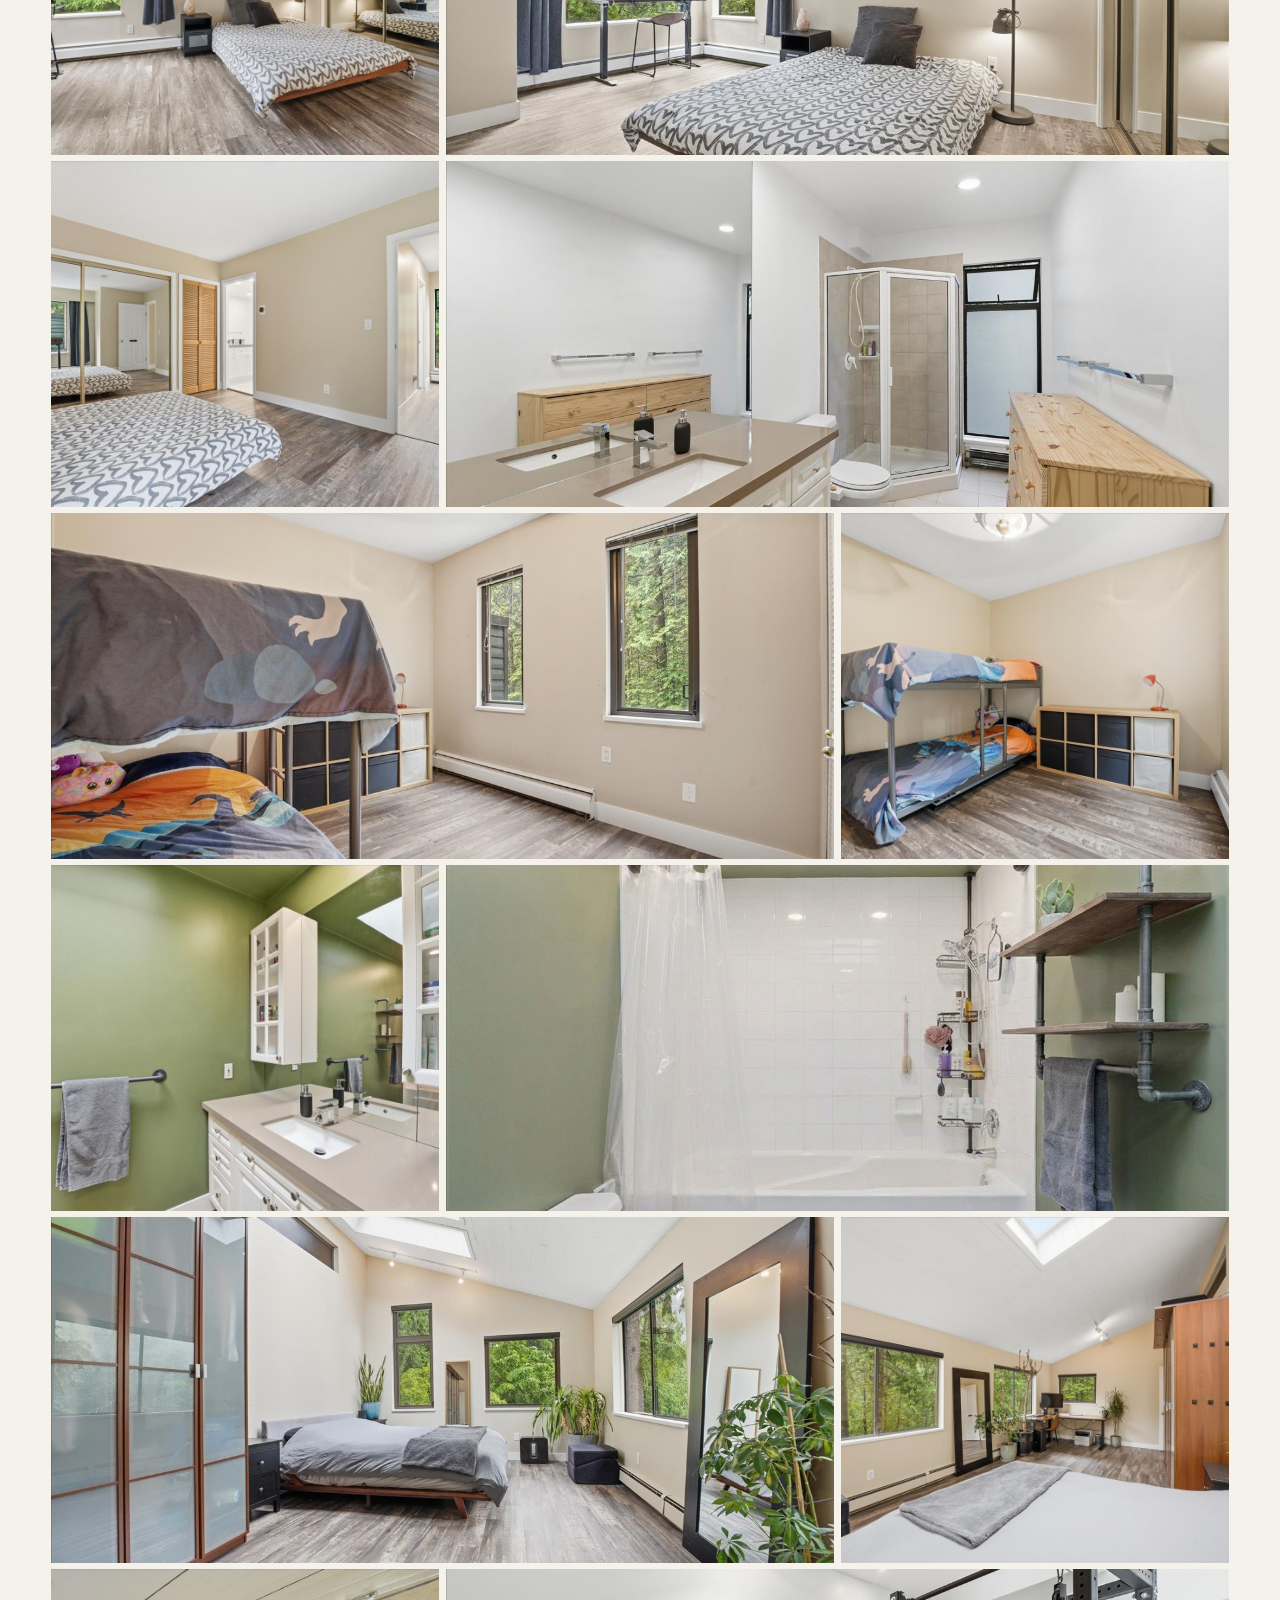
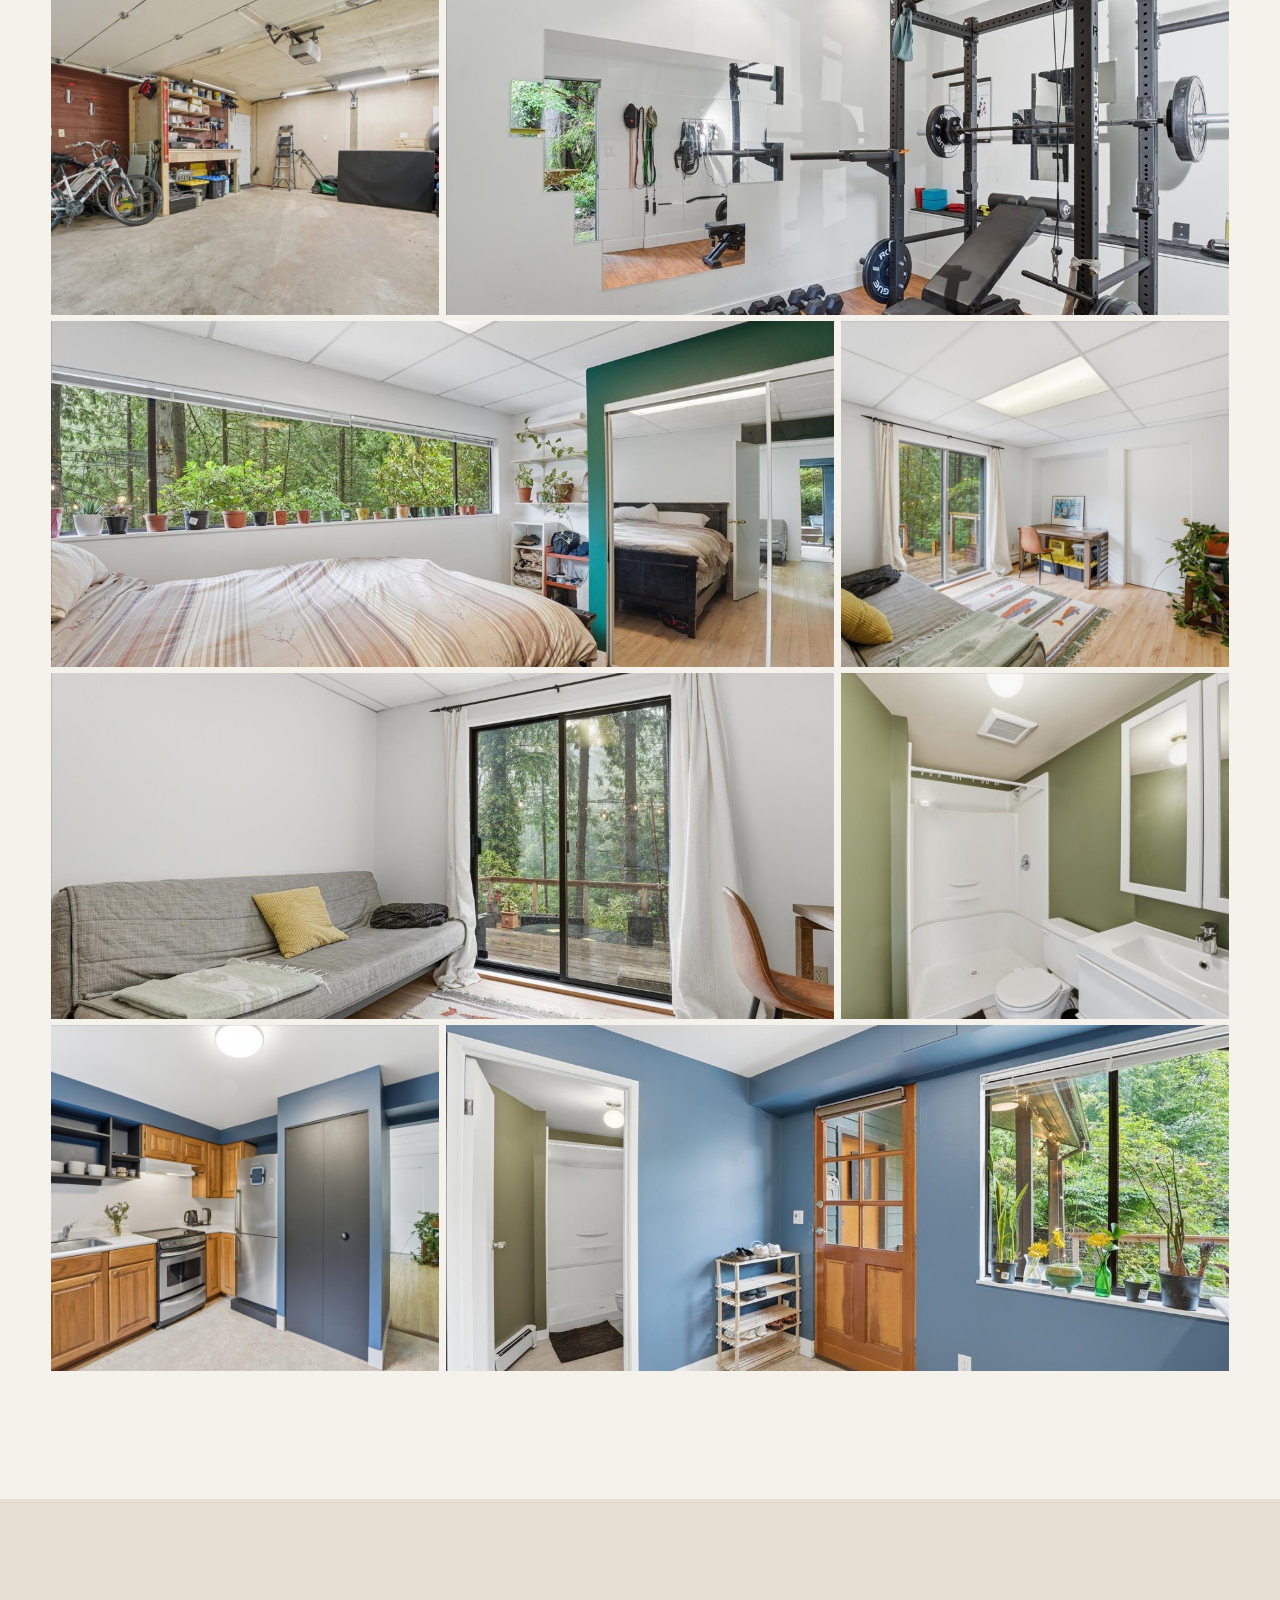
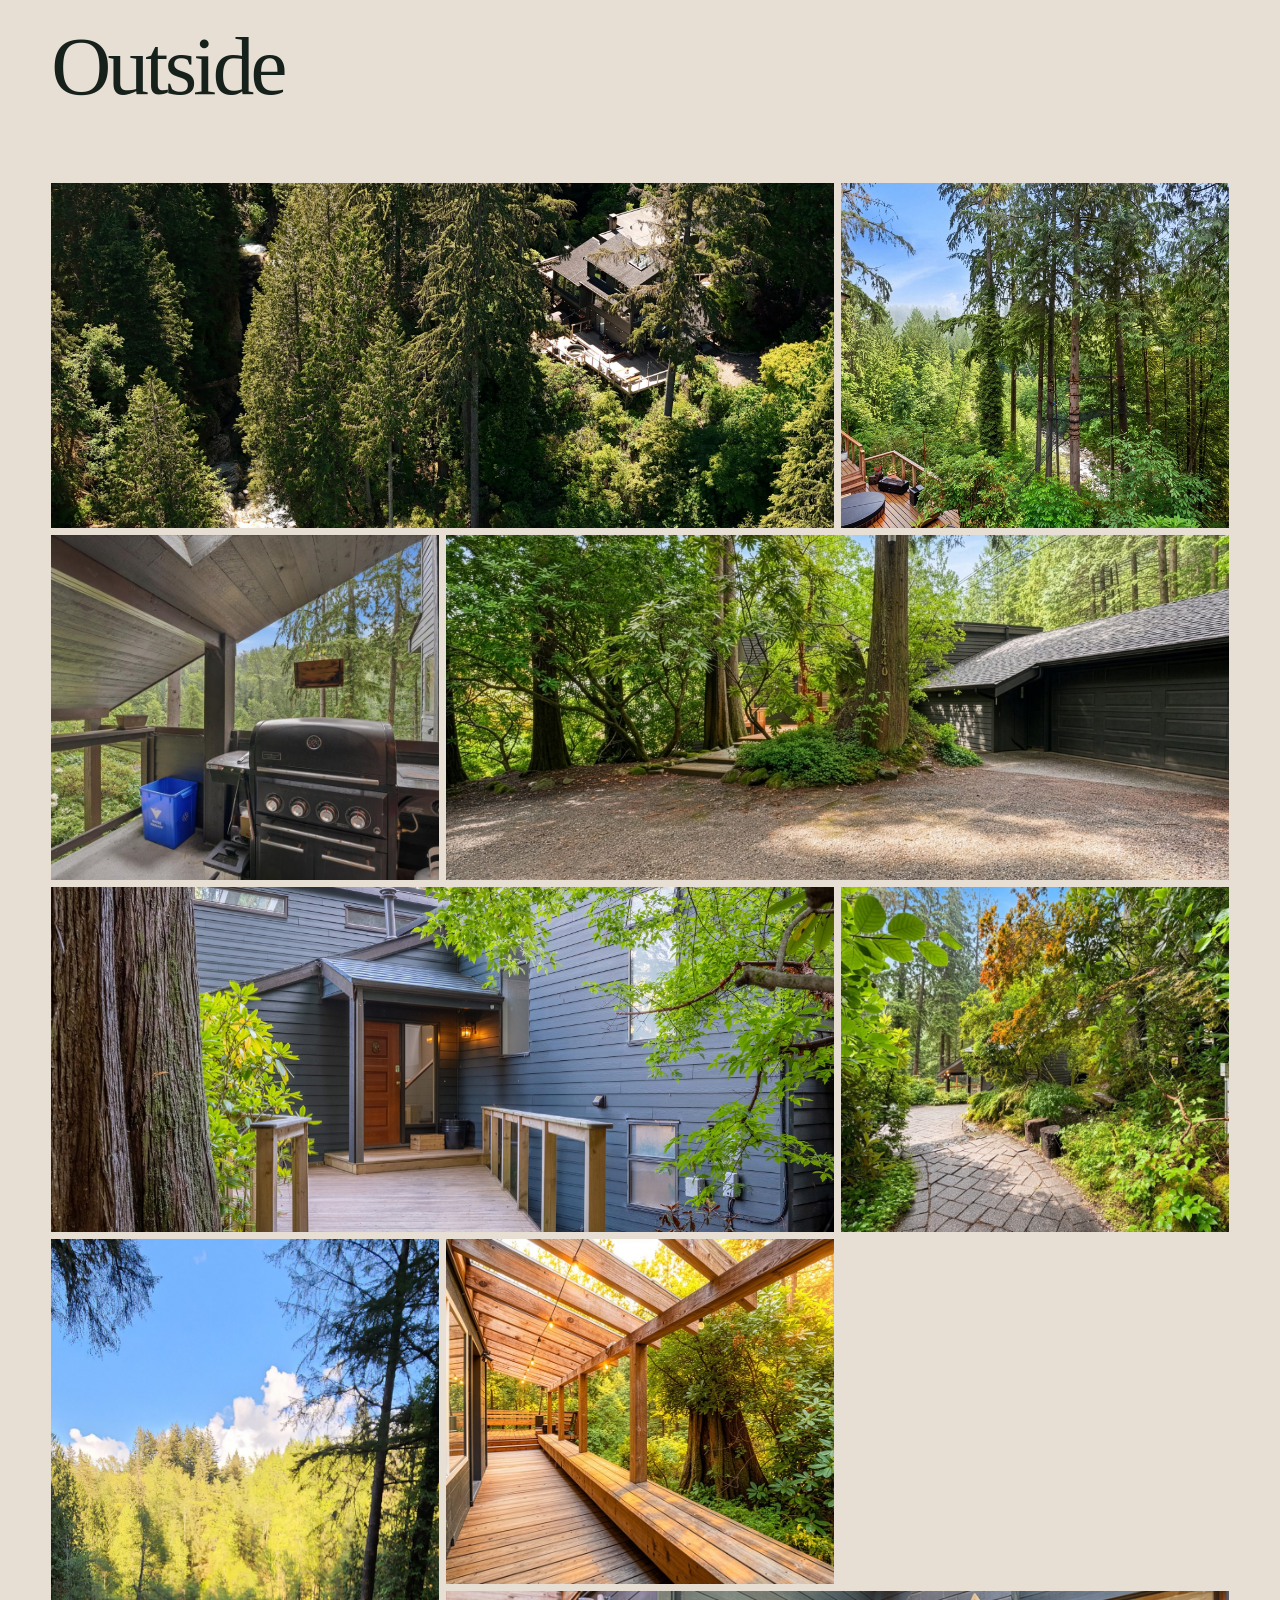
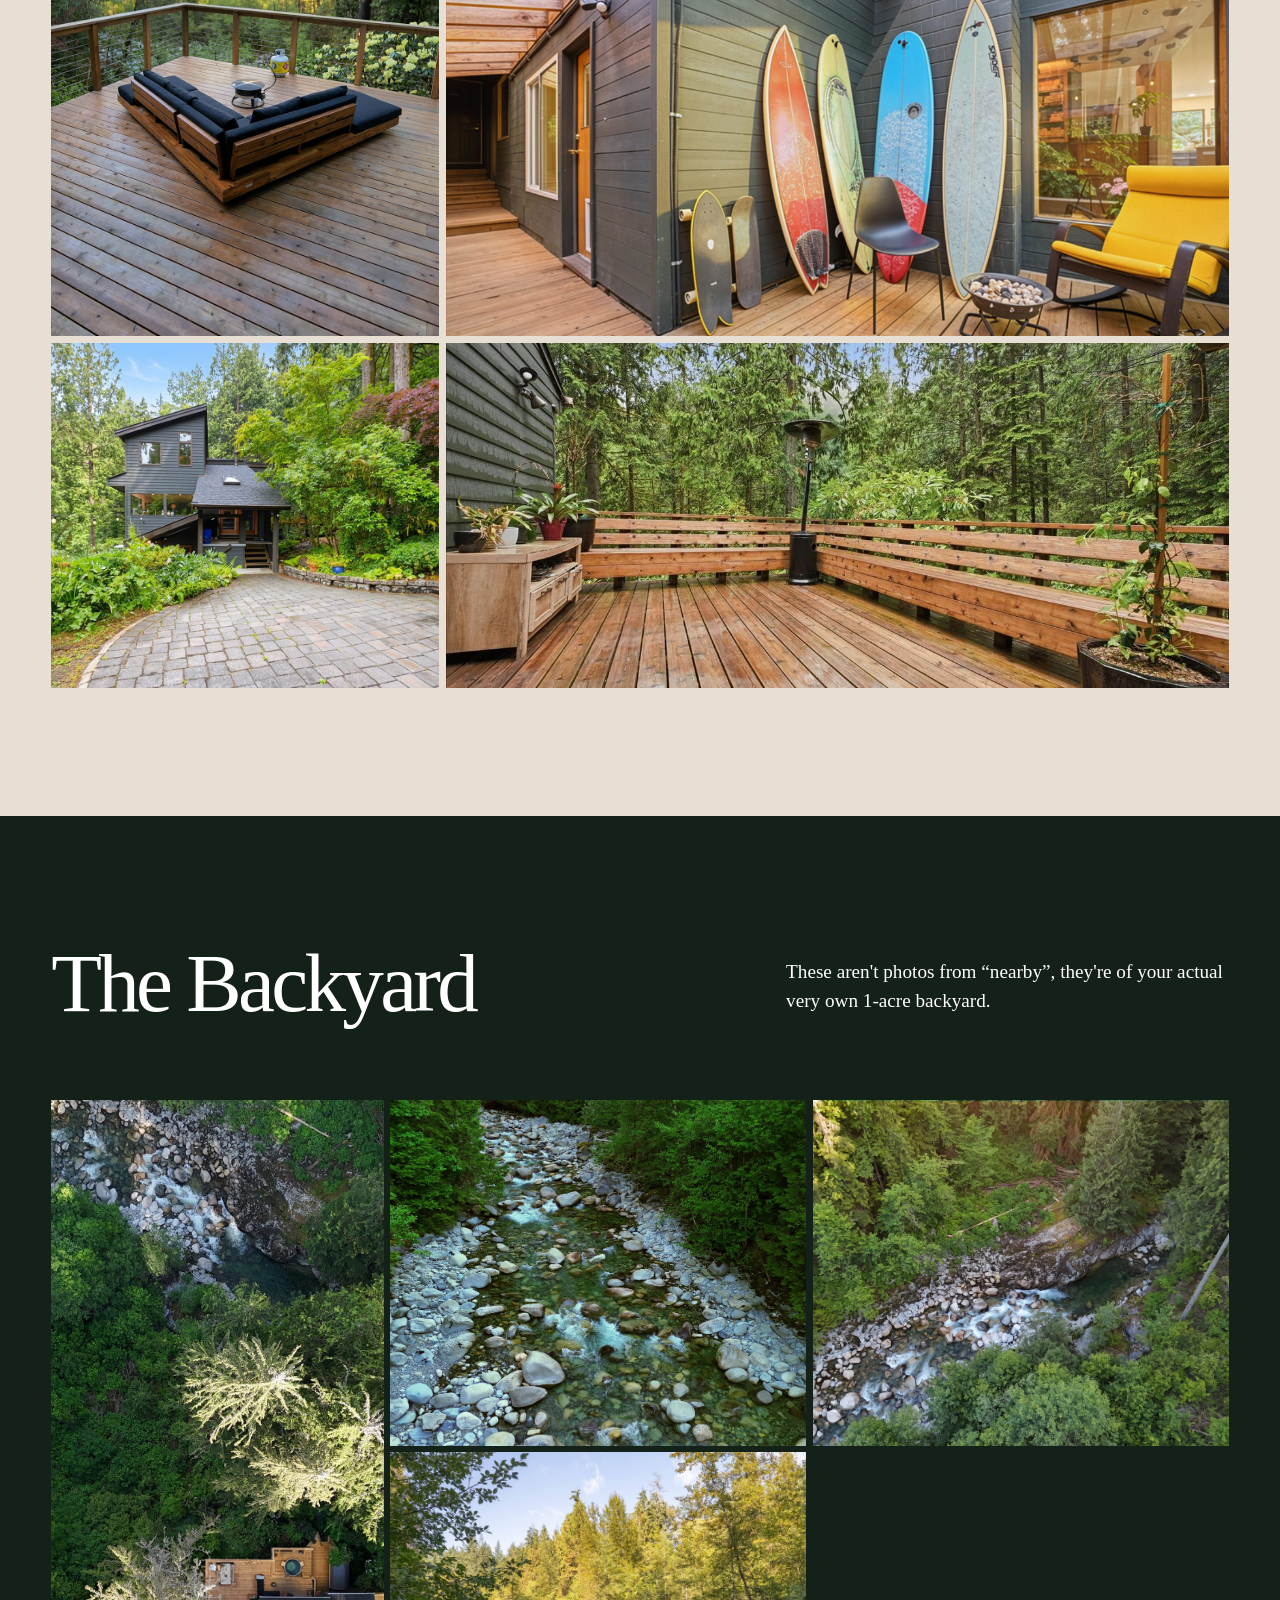
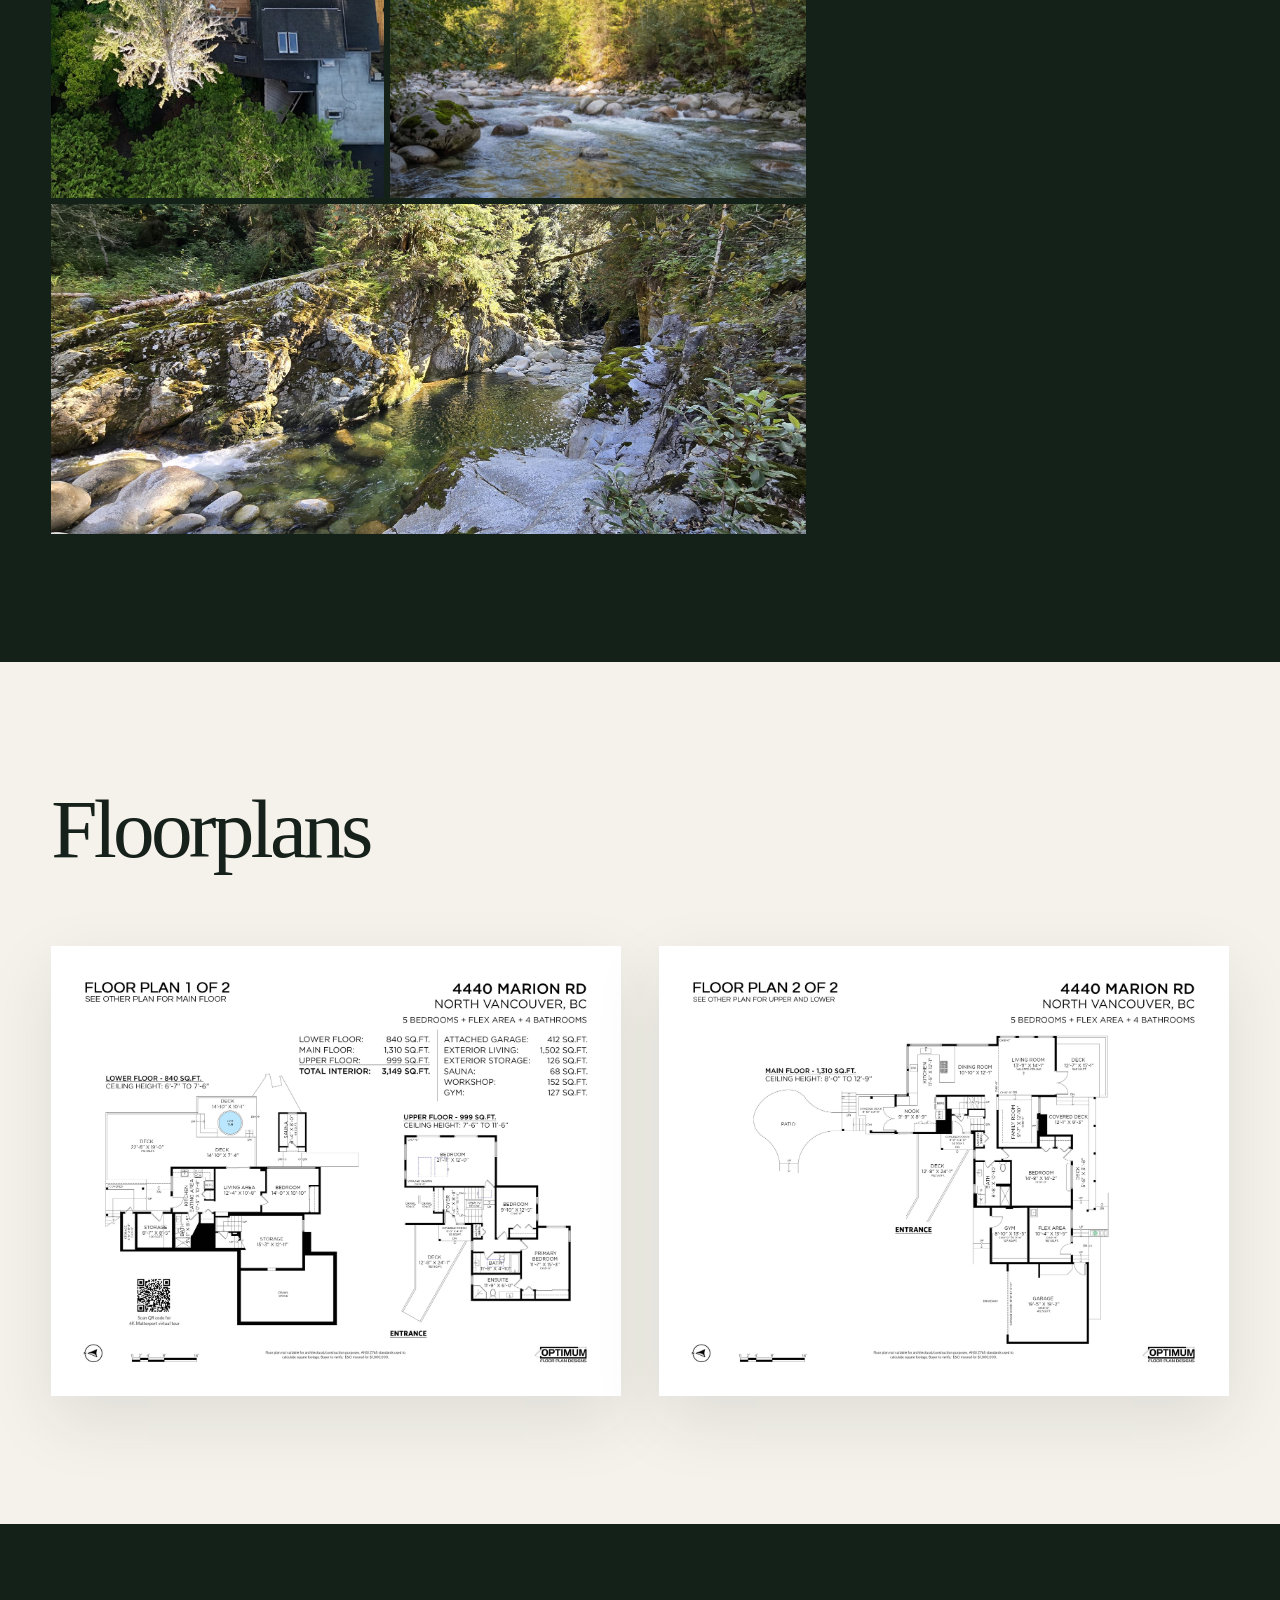
==== commit 67893ed1: "Minor edit" ====
--- a/preview.html
+++ b/preview.html
@@ -4,7 +4,7 @@
   <meta charset="utf-8">
   <meta name="viewport" content="width=device-width, initial-scale=1">
   <meta name="description" content="4440 Marion Road — a private one-acre West Coast retreat offered at $4,199,000.">
-  <title>4440 Marion Road | $4,199,000</title>
+  <title>4440 Marion Road | $3,990,000</title>
   <link rel="preload" href="img/hero.jpg" as="image">
   <link rel="stylesheet" href="css/style.css">
 </head>
@@ -14,7 +14,7 @@
     <div class="hero-copy">
       <p>a private west coast retreat</p>
       <h1>4440 Marion Road</h1>
-      <strong>$4,199,000</strong>
+      <strong>$3,990,000</strong>
     </div>
   </header>
 
@@ -190,7 +190,7 @@
 
   <footer>
     <a href="#top">4440 Marion Road</a>
-    <span>Offered at $4,199,000</span>
+    <span>Offered at $3,990,000</span>
   </footer>
 </body>
 </html>
